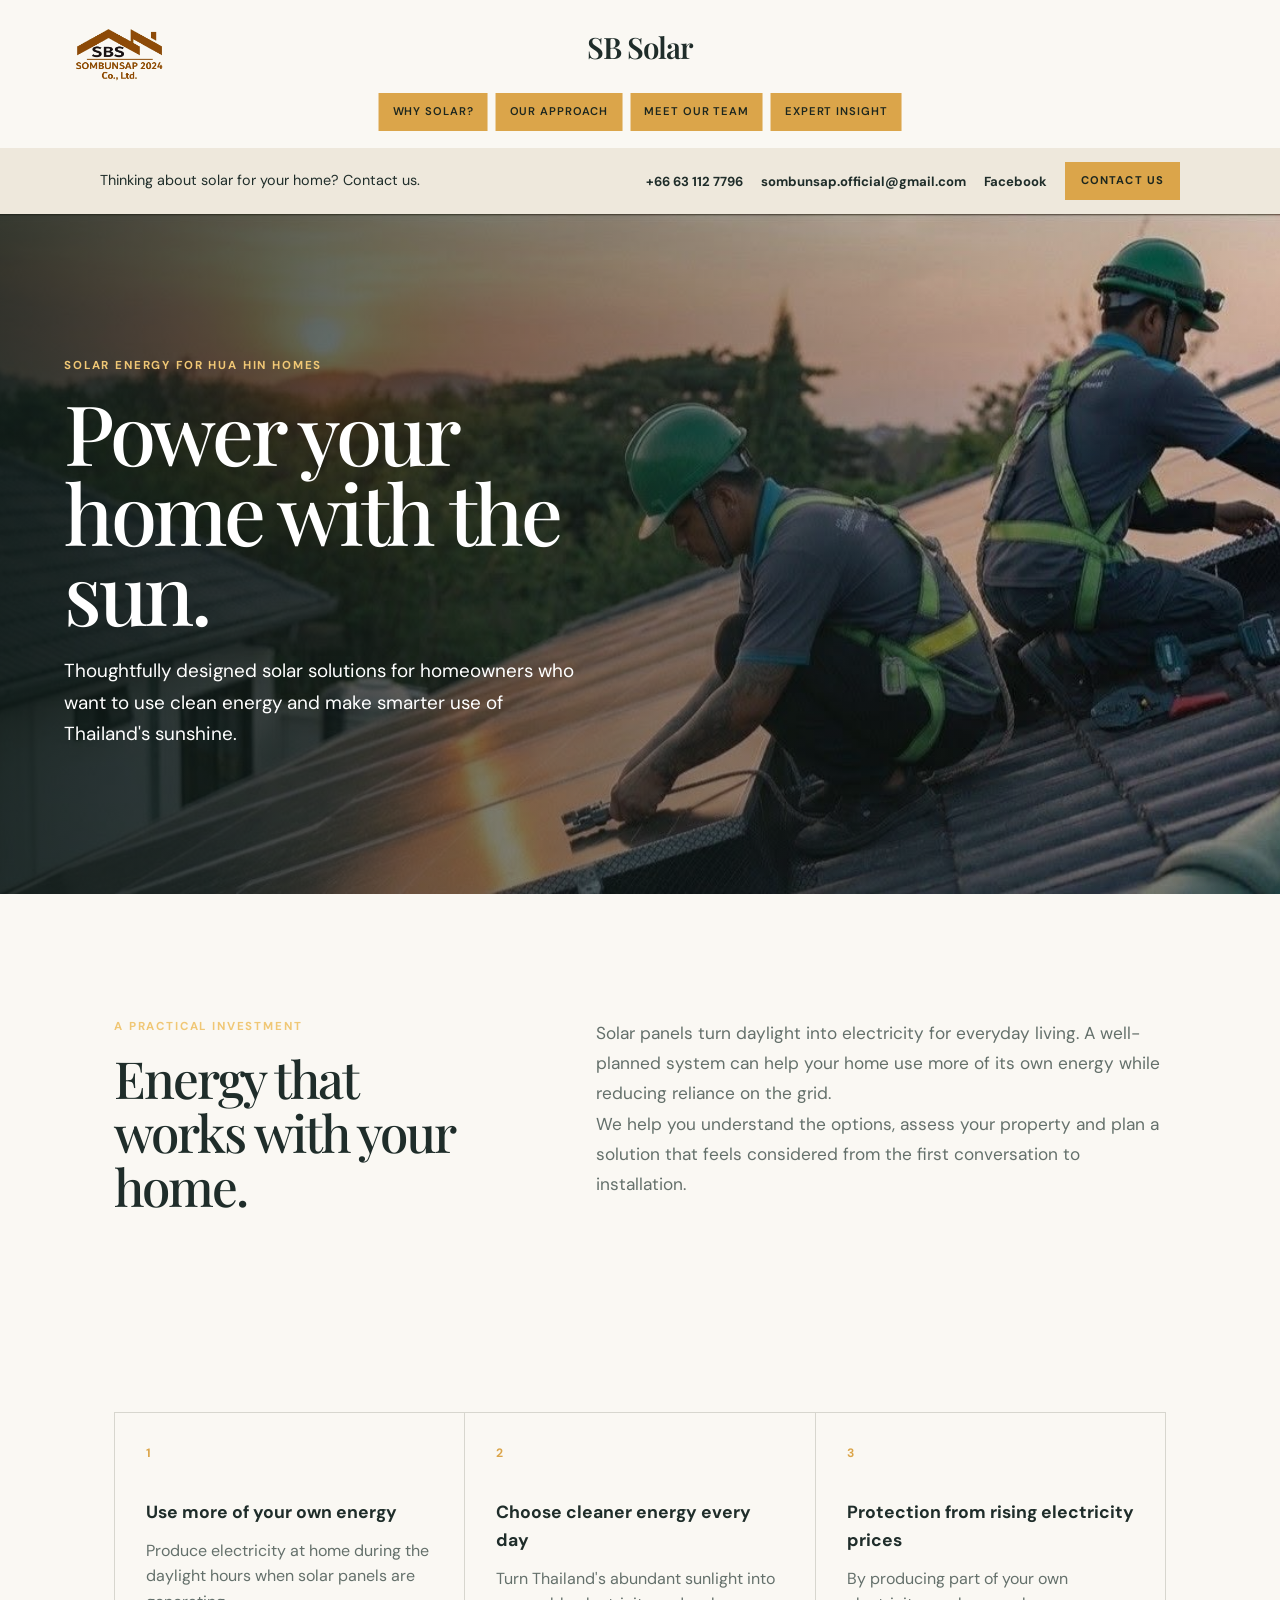
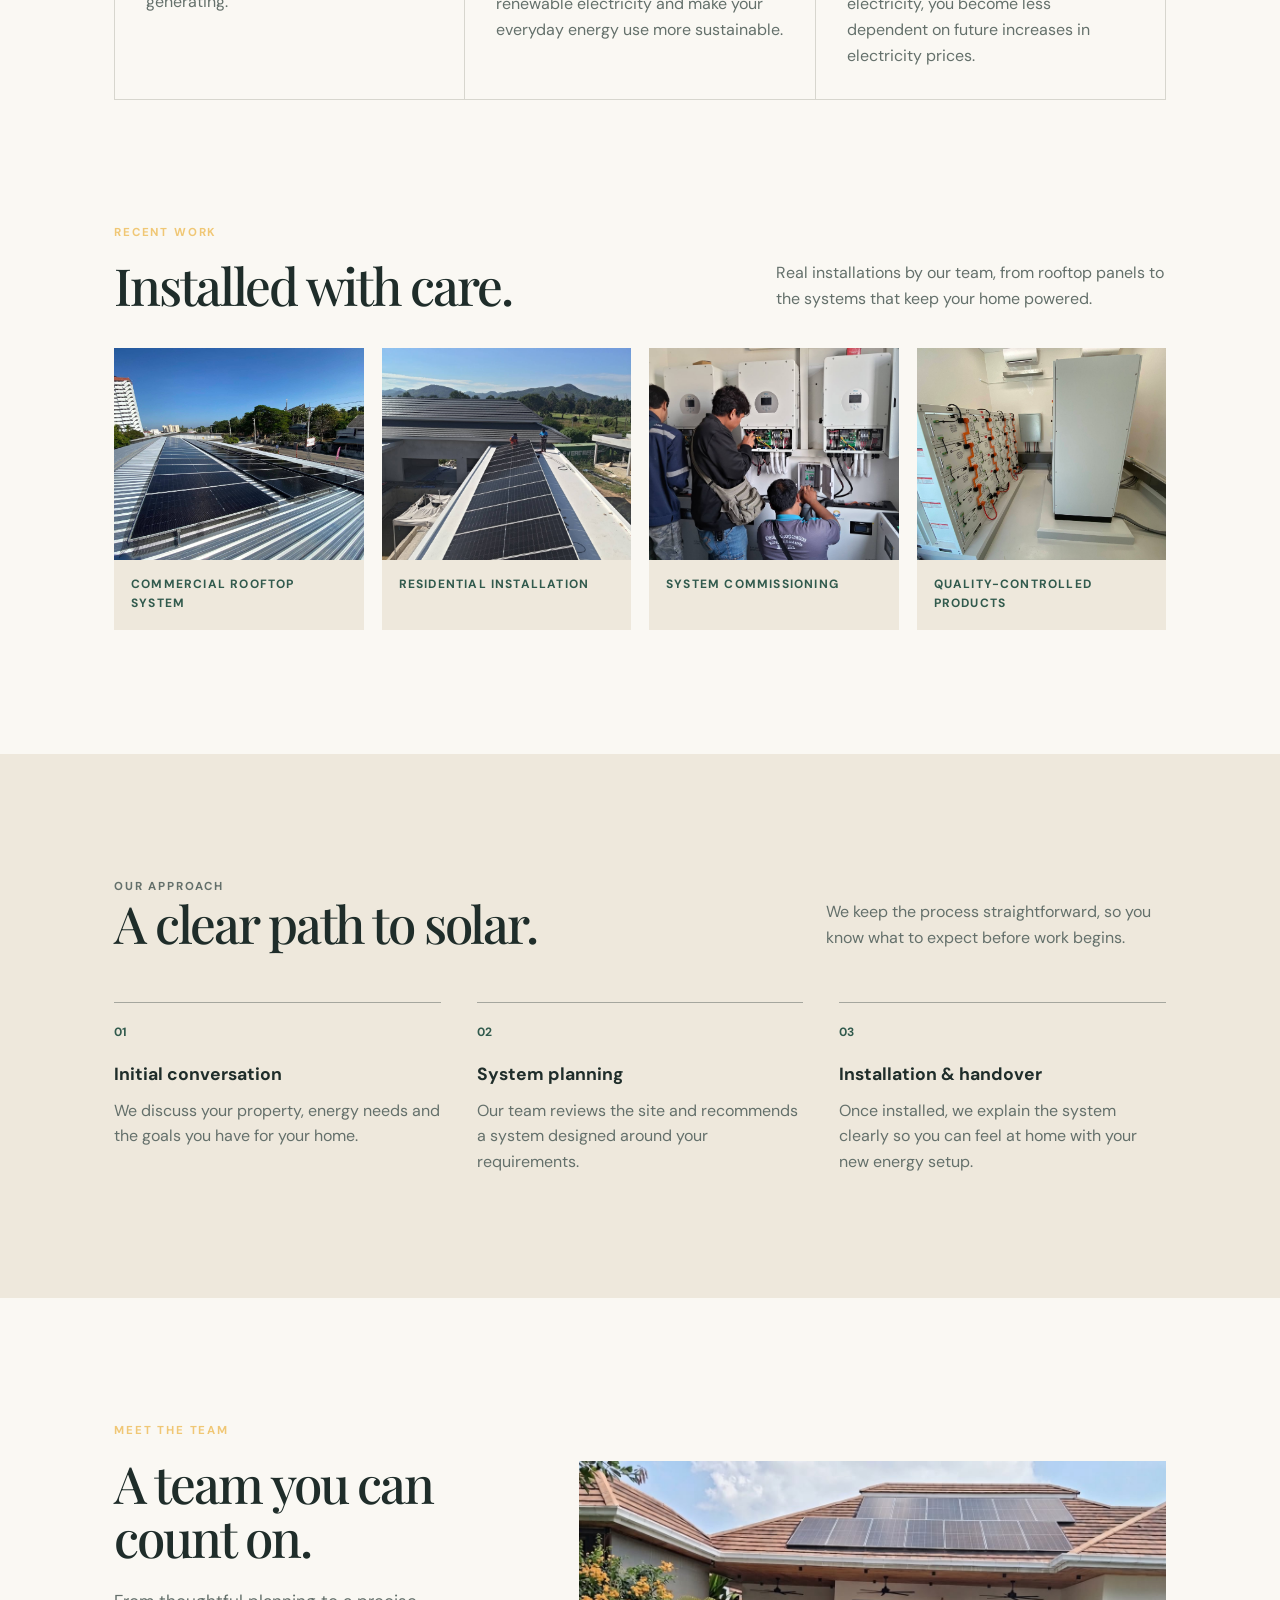
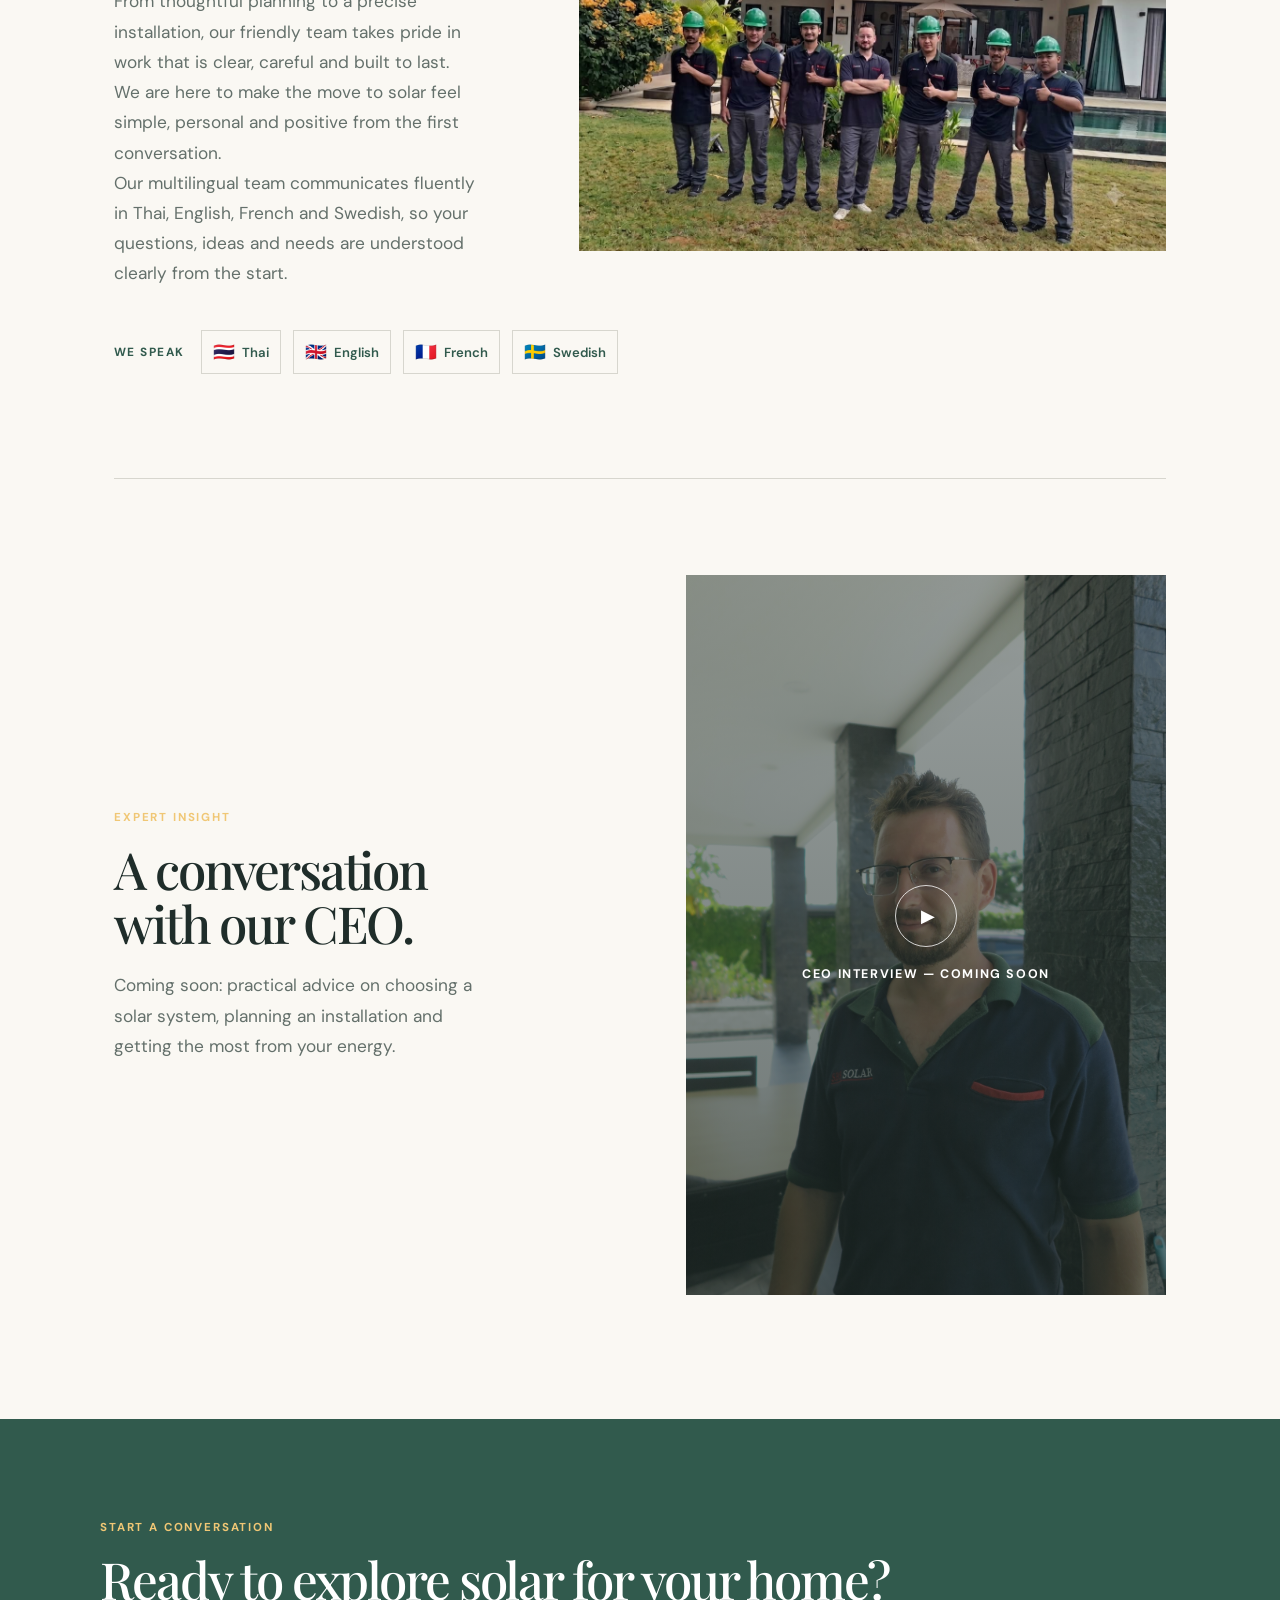
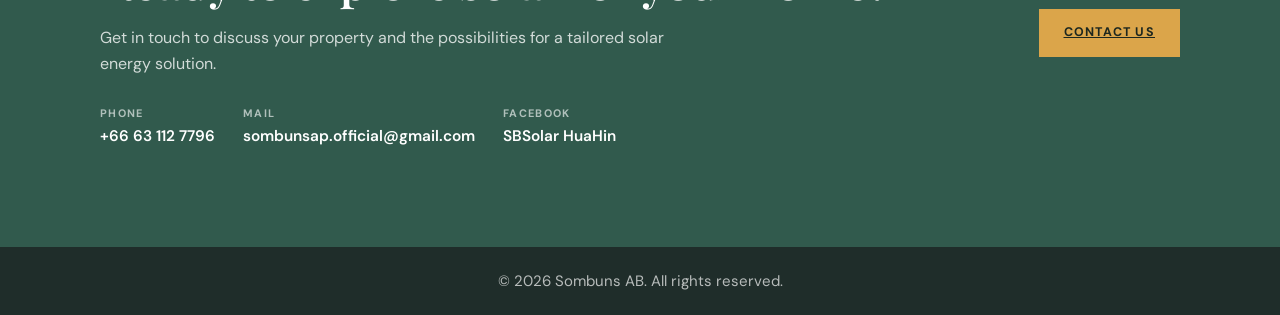
==== index.html @ a896b020 "0.2 Update now with mobile friendly." ====
<!DOCTYPE html>
<html lang="en">
<head>
    <meta charset="UTF-8">
    <meta name="viewport" content="width=device-width, initial-scale=1.0">
    <title>Solar Energy | Sombuns AB Real Estate & Solarcell </title>
    <link rel="preconnect" href="https://fonts.googleapis.com">
    <link rel="preconnect" href="https://fonts.gstatic.com" crossorigin>
    <link href="https://fonts.googleapis.com/css2?family=DM+Sans:wght@400;500;600;700&amp;family=Playfair+Display:wght@500;600&amp;display=swap" rel="stylesheet">
    <link rel="stylesheet" href="style.css">
    <style>
        :root {
            --solar-ink: #1f2d2a;
            --solar-forest: #315a4d;
            --solar-sand: #eee8dc;
            --solar-cream: #faf8f3;
            --solar-sun: #dba54a;
            --solar-muted: #64706b;
        }

        .investment-page {
            background: var(--solar-cream);
            color: var(--solar-ink);
            font-family: "DM Sans", Arial, sans-serif;
        }

        .investment-page header {
            position: relative;
            box-sizing: border-box;
            min-height: 148px;
            padding: 18px 5vw 58px;
            flex-direction: row;
            justify-content: space-between;
            align-items: center;
            background: rgba(250, 248, 243, 0.97);
            border: 0;
            color: var(--solar-ink);
        }

        .investment-page header h1 {
            position: absolute;
            top: 23px;
            left: 50%;
            width: min(75%, 680px);
            margin: 0;
            font-family: "Playfair Display", Georgia, serif;
            font-size: clamp(1.4rem, 2.3vw, 1.85rem);
            font-weight: 600;
            letter-spacing: -0.03em;
            text-align: center;
            transform: translateX(-50%);
        }

        .investment-page .header-icon {
            width: 110px;
            opacity: 1;
            margin: 0;
        }

        .menu-toggle {
            display: none;
        }

        .header-menu {
            position: absolute;
            bottom: 17px;
            left: 50%;
            transform: translateX(-50%);
        }

        .header-menu ul {
            display: flex;
            align-items: center;
            justify-content: center;
            list-style: none;
        }

        .investment-page .header-menu ul {
            margin: 0;
            padding: 0;
            gap: 8px;
        }

        .investment-page .header-menu li {
            margin: 0;
        }

        .investment-page .header-menu ul li a {
            display: inline-flex;
            align-items: center;
            justify-content: center;
            min-height: 38px;
            padding: 0 14px;
            background: var(--solar-sun);
            color: #1d271f;
            font-size: 0.7rem;
            text-decoration: none;
        }

        .investment-page .header-menu ul li a:hover,
        .investment-page .header-menu ul li a:focus-visible {
            background: #c68d30;
            color: #1d271f;
        }

        .investment-page nav ul {
            gap: 0;
            margin-top: 14px;
            padding: 0;
            background: transparent;
        }

        .investment-page nav ul li {
            margin: 0 12px;
        }

        .investment-page nav ul li a {
            color: var(--solar-ink);
            font-size: 0.78rem;
            font-weight: 600;
            letter-spacing: 0.08em;
            text-transform: uppercase;
        }

        .investment-page nav ul li a:hover,
        .investment-page nav ul li a.active {
            color: var(--solar-forest);
        }

        .top-contact {
            display: flex;
            align-items: center;
            justify-content: flex-start;
            gap: 24px;
            padding: 14px max(5vw, calc((100vw - 1080px) / 2));
            background: var(--solar-sand);
            color: var(--solar-ink);
        }

        .top-contact p {
            margin: 0;
            font-size: 0.9rem;
        }

        .top-contact strong {
            margin-right: 10px;
            color: var(--solar-forest);
            font-size: 0.72rem;
            letter-spacing: 0.12em;
            text-transform: uppercase;
        }

        .top-contact__actions {
            display: flex;
            align-items: center;
            gap: 18px;
            margin-left: auto;
            white-space: nowrap;
        }

        .top-contact__phone,
        .top-contact__link {
            color: var(--solar-ink);
            font-size: 0.82rem;
            font-weight: 700;
            text-decoration: none;
        }

        .top-contact__phone:hover,
        .top-contact__link:hover {
            color: var(--solar-forest);
        }

        .top-contact__button {
            display: inline-flex;
            align-items: center;
            justify-content: center;
            min-height: 38px;
            padding: 0 16px;
            background: var(--solar-sun);
            color: #1d271f;
            font-size: 0.7rem;
            font-weight: 700;
            letter-spacing: 0.1em;
            text-decoration: none;
            text-transform: uppercase;
            transition: background 0.25s ease, transform 0.25s ease;
        }

        .top-contact__button:hover {
            background: #c68d30;
            transform: translateY(-1px);
        }

        .solar-hero {
            position: relative;
            display: grid;
            min-height: min(680px, 76vh);
            overflow: hidden;
            background: var(--solar-ink);
        }

        .solar-hero::after {
            position: absolute;
            inset: 0;
            content: "";
            background: linear-gradient(90deg, rgba(15, 27, 23, 0.83) 0%, rgba(15, 27, 23, 0.5) 45%, rgba(15, 27, 23, 0.08) 100%);
        }

        .solar-hero__image {
            position: absolute;
            inset: 0;
            width: 100%;
            height: 100%;
            object-fit: cover;
            object-position: 58% center;
            opacity: 1;
            transition: opacity 0.45s ease;
        }

        .solar-hero__image.is-fading {
            opacity: 0;
        }

        .solar-hero__content {
            position: relative;
            z-index: 1;
            align-self: end;
            width: min(680px, 90%);
            padding: clamp(56px, 9vw, 130px) 5vw;
            color: white;
        }

        .eyebrow {
            margin: 0 0 16px;
            color: #f0c775;
            font-size: 0.72rem;
            font-weight: 700;
            letter-spacing: 0.16em;
            text-transform: uppercase;
        }

        .solar-hero h2,
        .solar-section h2,
        .solar-contact h2 {
            margin: 0;
            font-family: "Playfair Display", Georgia, serif;
            font-weight: 500;
            letter-spacing: -0.04em;
        }

        .solar-hero h2 {
            max-width: 660px;
            font-size: clamp(3rem, 6.5vw, 5.8rem);
            line-height: 0.96;
        }

        .solar-hero p:not(.eyebrow) {
            max-width: 510px;
            margin: 24px 0 30px;
            font-size: clamp(1rem, 1.8vw, 1.18rem);
            line-height: 1.65;
        }

        .button {
            display: inline-flex;
            align-items: center;
            justify-content: center;
            min-height: 48px;
            padding: 0 24px;
            border: 1px solid var(--solar-sun);
            background: var(--solar-sun);
            color: #1d271f;
            font-size: 0.78rem;
            font-weight: 700;
            letter-spacing: 0.1em;
            text-transform: uppercase;
            transition: background 0.25s ease, color 0.25s ease, transform 0.25s ease;
        }

        .button:hover {
            background: transparent;
            color: white;
            transform: translateY(-2px);
        }

        .solar-section {
            max-width: 1180px;
            margin: 0 auto;
            padding: clamp(66px, 10vw, 124px) 5vw;
        }

        .solar-introduction {
            display: grid;
            grid-template-columns: minmax(0, 0.8fr) minmax(0, 1.2fr);
            gap: clamp(30px, 8vw, 128px);
            align-items: start;
        }

        .solar-section h2,
        .solar-contact h2 {
            font-size: clamp(2.2rem, 4vw, 3.7rem);
            line-height: 1.05;
        }

        .solar-copy {
            color: var(--solar-muted);
            font-size: 1.08rem;
            line-height: 1.75;
        }

        .solar-copy p:first-child {
            margin-top: 0;
        }

        .benefit-grid {
            display: grid;
            grid-template-columns: repeat(3, 1fr);
            gap: 1px;
            grid-column: 1 / -1;
            margin-top: clamp(56px, 8vw, 96px);
            background: #d7d6ce;
            border: 1px solid #d7d6ce;
        }

        .benefit-card {
            min-height: 210px;
            padding: 31px;
            background: var(--solar-cream);
        }

        .benefit-number {
            display: block;
            margin-bottom: 34px;
            color: var(--solar-sun);
            font-size: 0.76rem;
            font-weight: 700;
            letter-spacing: 0.14em;
        }

        .benefit-card h3 {
            margin: 0 0 12px;
            font-size: 1.1rem;
        }

        .benefit-card p {
            margin: 0;
            color: var(--solar-muted);
            line-height: 1.6;
        }

        .solar-projects {
            padding-top: 0;
        }

        .solar-projects__header {
            display: flex;
            justify-content: space-between;
            gap: 32px;
            align-items: end;
            margin-bottom: 36px;
        }

        .solar-projects__header p:not(.eyebrow) {
            max-width: 390px;
            margin: 0;
            color: var(--solar-muted);
            line-height: 1.65;
        }

        .project-gallery {
            display: grid;
            grid-template-columns: repeat(auto-fit, minmax(210px, 1fr));
            gap: 18px;
        }

        .project-card {
            margin: 0;
            overflow: hidden;
            background: var(--solar-sand);
        }

        .project-card img {
            display: block;
            width: 100%;
            aspect-ratio: 1.18;
            object-fit: cover;
            transition: transform 0.35s ease;
        }

        .project-card:hover img {
            transform: scale(1.03);
        }

        .project-card figcaption {
            padding: 15px 17px 17px;
            color: var(--solar-forest);
            font-size: 0.75rem;
            font-weight: 700;
            letter-spacing: 0.1em;
            text-transform: uppercase;
        }

        .solar-process {
            background: var(--solar-sand);
        }

        .solar-process__header {
            display: flex;
            justify-content: space-between;
            gap: 32px;
            align-items: end;
            margin-bottom: 52px;
        }

        .solar-process__header p {
            max-width: 340px;
            margin: 0;
            color: var(--solar-muted);
            line-height: 1.6;
        }

        .steps {
            display: grid;
            grid-template-columns: repeat(3, 1fr);
            gap: 36px;
            counter-reset: solar-step;
        }

        .step {
            padding-top: 20px;
            border-top: 1px solid rgba(31, 45, 42, 0.35);
            counter-increment: solar-step;
        }

        .step::before {
            display: block;
            margin-bottom: 17px;
            color: var(--solar-forest);
            font-size: 0.75rem;
            font-weight: 700;
            content: "0" counter(solar-step);
        }

        .step h3 {
            margin: 0 0 10px;
            font-size: 1.1rem;
        }

        .step p {
            margin: 0;
            color: var(--solar-muted);
            line-height: 1.6;
        }

        .engineer-section {
            display: grid;
            grid-template-columns: minmax(0, 0.78fr) minmax(0, 1.22fr);
            gap: clamp(34px, 7vw, 100px);
            align-items: center;
        }

        .engineer-section .solar-copy {
            margin-top: 22px;
        }

        .team-image {
            margin: 0;
            overflow: hidden;
            background: var(--solar-sand);
        }

        .team-image img {
            display: block;
            width: 100%;
            min-height: 390px;
            object-fit: cover;
            object-position: center;
        }

        .language-bar {
            display: flex;
            grid-column: 1 / -1;
            flex-wrap: wrap;
            gap: 12px;
            align-items: center;
            margin-top: -52px;
            color: var(--solar-forest);
        }

        .language-bar__label {
            margin-right: 5px;
            font-size: 0.74rem;
            font-weight: 700;
            letter-spacing: 0.12em;
            text-transform: uppercase;
        }

        .language-badge {
            display: inline-flex;
            gap: 7px;
            align-items: center;
            padding: 7px 11px;
            border: 1px solid #d7d6ce;
            background: var(--solar-cream);
            font-size: 0.82rem;
            font-weight: 600;
        }

        .language-badge span {
            font-size: 1.1rem;
        }

        .engineer-interview {
            display: grid;
            grid-column: 1 / -1;
            grid-template-columns: minmax(0, 0.78fr) minmax(0, 1.22fr);
            gap: clamp(34px, 7vw, 100px);
            align-items: center;
            margin-top: 10px;
            padding-top: clamp(54px, 8vw, 96px);
            border-top: 1px solid #d7d6ce;
        }

        .engineer-interview__copy p:not(.eyebrow) {
            margin: 20px 0 0;
            color: var(--solar-muted);
            font-size: 1.08rem;
            line-height: 1.75;
        }

        .engineer-interview__video {
            display: grid;
            width: min(100%, 480px);
            min-height: 720px;
            justify-self: end;
            place-items: center;
            padding: 40px;
            background-color: var(--solar-ink);
            background-image: linear-gradient(rgba(31, 45, 42, 0.46), rgba(31, 45, 42, 0.66)), url("images/profile2.JPG");
            background-position: center, center 35%;
            background-size: cover, cover;
            background-repeat: no-repeat;
            color: white;
            text-align: center;
        }

        .engineer-interview__video .play-mark {
            margin-bottom: 18px;
        }

        .engineer-interview__video p {
            margin: 0;
            font-size: 0.78rem;
            font-weight: 700;
            letter-spacing: 0.13em;
            text-transform: uppercase;
        }

        .video-placeholder {
            display: grid;
            min-height: 390px;
            place-items: center;
            padding: 40px;
            box-sizing: border-box;
            background: linear-gradient(rgba(31, 45, 42, 0.35), rgba(31, 45, 42, 0.6)), url("images/Solarcell.jpg") center / cover;
            color: white;
            text-align: center;
        }

        .play-mark {
            display: grid;
            width: 62px;
            height: 62px;
            place-items: center;
            margin: 0 auto 18px;
            border: 1px solid rgba(255, 255, 255, 0.78);
            border-radius: 50%;
            font-size: 1.1rem;
            padding-left: 3px;
        }

        .video-placeholder p {
            margin: 0;
            font-size: 0.78rem;
            font-weight: 700;
            letter-spacing: 0.13em;
            text-transform: uppercase;
        }

        .solar-contact {
            display: grid;
            grid-template-columns: 1fr auto;
            gap: 36px;
            align-items: end;
            max-width: none;
            margin: 0;
            padding: clamp(58px, 9vw, 100px) max(5vw, calc((100vw - 1080px) / 2));
            border: 0;
            background: var(--solar-forest);
            color: white;
            text-align: left;
        }

        .solar-contact p:not(.eyebrow) {
            max-width: 600px;
            margin: 18px 0 0;
            color: rgba(255, 255, 255, 0.78);
            line-height: 1.65;
        }

        .contact-details {
            display: flex;
            flex-wrap: wrap;
            gap: 16px 28px;
            margin-top: 28px;
        }

        .contact-detail {
            display: flex;
            flex-direction: column;
            color: white;
            font-size: 0.96rem;
            font-weight: 600;
            line-height: 1.45;
            text-decoration: none;
        }

        a.contact-detail:hover {
            color: #f0c775;
        }

        .contact-detail__label {
            margin-bottom: 3px;
            color: rgba(255, 255, 255, 0.62);
            font-size: 0.68rem;
            font-weight: 700;
            letter-spacing: 0.12em;
            text-transform: uppercase;
        }

        .solar-contact .button {
            align-self: center;
            white-space: nowrap;
        }

        .investment-page footer {
            margin: 0;
            padding: 22px 5vw;
            background: var(--solar-ink);
            color: rgba(255, 255, 255, 0.68);
        }

        @media (max-width: 760px) {
            .investment-page header {
                min-height: 82px;
                padding: 18px 5vw;
            }

            .investment-page header h1 {
                top: 23px;
                left: 5vw;
                width: auto;
                font-size: 1.5rem;
                text-align: left;
                transform: none;
            }

            .header-menu {
                display: none;
                top: 100%;
                bottom: auto;
                left: 0;
                width: 100%;
                box-sizing: border-box;
                padding: 12px 5vw 18px;
                border-top: 1px solid #d7d6ce;
                background: var(--solar-cream);
                transform: none;
                z-index: 10;
            }

            .header-menu.is-open {
                display: block;
            }

            .investment-page .header-menu ul {
                display: grid;
                grid-template-columns: 1fr;
                gap: 8px;
            }

            .investment-page .header-menu ul li a {
                width: 100%;
                min-height: 48px;
                padding: 0 16px;
                font-size: 0.72rem;
            }

            .investment-page .header-icon {
                display: none;
            }

            .menu-toggle {
                position: absolute;
                top: 16px;
                right: 5vw;
                display: inline-flex;
                align-items: center;
                gap: 8px;
                min-height: 44px;
                padding: 0 12px;
                border: 1px solid var(--solar-ink);
                background: transparent;
                color: var(--solar-ink);
                font: inherit;
                font-size: 0.72rem;
                font-weight: 700;
                letter-spacing: 0.1em;
                text-transform: uppercase;
            }

            .top-contact {
                align-items: center;
                flex-direction: row;
                gap: 0;
                padding-top: 10px;
                padding-bottom: 10px;
            }

            .top-contact p,
            .top-contact__link {
                display: none;
            }

            .top-contact strong {
                display: block;
                margin: 0 0 3px;
            }

            .top-contact__actions {
                width: 100%;
                margin-left: 0;
                justify-content: space-between;
            }

            .top-contact__phone {
                font-size: 0.85rem;
            }

            .top-contact__button {
                min-height: 44px;
            }

            .investment-page nav ul {
                flex-wrap: wrap;
                row-gap: 10px;
            }

            .investment-page nav ul li {
                margin: 0 8px;
            }

            .investment-page nav ul li a {
                font-size: 0.68rem;
            }

            .solar-hero {
                min-height: 620px;
            }

            .solar-hero::after {
                background: linear-gradient(0deg, rgba(15, 27, 23, 0.84) 2%, rgba(15, 27, 23, 0.12) 90%);
            }

            .solar-hero__image {
                object-position: 67% center;
            }

            .solar-introduction,
            .engineer-section,
            .engineer-interview,
            .solar-contact {
                grid-template-columns: 1fr;
            }

            .benefit-grid,
            .steps,
            .project-gallery {
                grid-template-columns: 1fr;
            }

            .benefit-card {
                min-height: auto;
            }

            .solar-process__header {
                display: block;
                margin-bottom: 36px;
            }

            .solar-projects__header {
                display: block;
                margin-bottom: 28px;
            }

            .solar-projects__header p:not(.eyebrow) {
                margin-top: 18px;
            }

            .solar-process__header p {
                margin-top: 18px;
            }

            .video-placeholder {
                min-height: 280px;
            }

            .engineer-interview__video {
                width: 100%;
                min-height: 0;
                justify-self: stretch;
                aspect-ratio: 3 / 4;
            }

            .solar-contact .button {
                justify-self: start;
            }

            .language-bar {
                margin-top: -14px;
            }
        }
    </style>
</head>
<body class="investment-page">
    <header>
        <h1>SB Solar</h1>
        <button class="menu-toggle" type="button" aria-label="Open menu" aria-expanded="false" aria-controls="main-menu">
            <span>Menu</span><span aria-hidden="true">☰</span>
        </button>
        <img src="images/sombunsap-logo-dark-gold-sbs-black.png" alt="Sombunsap Co., Ltd. logo" class="header-icon">
        <nav id="main-menu" class="header-menu" aria-label="Main navigation">
            <ul>
                <li><a href="#why-solar">Why Solar?</a></li>
                <li><a href="#approach">Our approach</a></li>
                <li><a href="#team">Meet our team</a></li>
                <li><a href="#expert-insight">Expert insight</a></li>
            </ul>
        </nav>
    </header>

    <section class="top-contact" aria-label="Contact SBS Solar">
        <p>Thinking about solar for your home? Contact us.</p>
        <div class="top-contact__actions">
            <a class="top-contact__phone" href="tel:+66631127796">+66 63 112 7796</a>
            <a class="top-contact__link" href="mailto:sombunsap.official@gmail.com">sombunsap.official@gmail.com</a>
            <a class="top-contact__link" href="https://www.facebook.com/profile.php?id=61573832666420" target="_blank" rel="noopener noreferrer">Facebook</a>
            <a class="top-contact__button" href="#contact">Contact us</a>
        </div>
    </section>

    <main>
        <section class="solar-hero" aria-labelledby="solar-hero-title">
            <img class="solar-hero__image" src="images/Solarcell.jpg" alt="Solar panels on a roof in Hua Hin">
            <div class="solar-hero__content">
                <p class="eyebrow">Solar energy for Hua Hin homes</p>
                <h2 id="solar-hero-title">Power your home with the sun.</h2>
                <p>Thoughtfully designed solar solutions for homeowners who want to use clean energy and make smarter use of Thailand's sunshine.</p>
            </div>
        </section>

        <section id="why-solar" class="solar-section solar-introduction" aria-labelledby="solar-introduction-title">
            <div>
                <p class="eyebrow">A practical investment</p>
                <h2 id="solar-introduction-title">Energy that works with your home.</h2>
            </div>
            <div class="solar-copy">
                <p>Solar panels turn daylight into electricity for everyday living. A well-planned system can help your home use more of its own energy while reducing reliance on the grid.</p>
                <p>We help you understand the options, assess your property and plan a solution that feels considered from the first conversation to installation.</p>
            </div>

            <div class="benefit-grid" aria-label="Benefits of solar energy">
                <article class="benefit-card">
                    <span class="benefit-number">1</span>
                    <h3>Use more of your own energy</h3>
                    <p>Produce electricity at home during the daylight hours when solar panels are generating.</p>
                </article>
                <article class="benefit-card">
                    <span class="benefit-number">2</span>
                    <h3>Choose cleaner energy every day</h3>
                    <p>Turn Thailand's abundant sunlight into renewable electricity and make your everyday energy use more sustainable.</p>
                </article>
                <article class="benefit-card">
                    <span class="benefit-number">3</span>
                    <h3>Protection from rising electricity prices</h3>
                    <p>By producing part of your own electricity, you become less dependent on future increases in electricity prices.</p>
                </article>
            </div>
        </section>

        <section class="solar-section solar-projects" aria-labelledby="projects-title">
            <div class="solar-projects__header">
                <div>
                    <p class="eyebrow">Recent work</p>
                    <h2 id="projects-title">Installed with care.</h2>
                </div>
                <p>Real installations by our team, from rooftop panels to the systems that keep your home powered.</p>
            </div>
            <div class="project-gallery">
                <figure class="project-card">
                    <img src="images/IMG_5833.JPG" alt="Solar panels installed on a commercial rooftop">
                    <figcaption>Commercial rooftop system</figcaption>
                </figure>
                <figure class="project-card">
                    <img src="images/Solarcell (kopia).jpg" alt="Solar panels being installed on a home in Hua Hin">
                    <figcaption>Residential installation</figcaption>
                </figure>
                <figure class="project-card">
                    <img src="images/Working solarcell.jpg" alt="Technicians configuring a solar battery system">
                    <figcaption>System commissioning</figcaption>
                </figure>
                <figure class="project-card">
                    <img src="images/Batterisolarpt.jpg" alt="Quality-controlled solar battery system installed by the team">
                    <figcaption>Quality-controlled products</figcaption>
                </figure>
            </div>
        </section>

        <section id="approach" class="solar-process">
            <div class="solar-section">
                <div class="solar-process__header">
                    <div>
                        <p class="eyebrow">Our approach</p>
                        <h2>A clear path to solar.</h2>
                    </div>
                    <p>We keep the process straightforward, so you know what to expect before work begins.</p>
                </div>
                <div class="steps">
                    <article class="step">
                        <h3>Initial conversation</h3>
                        <p>We discuss your property, energy needs and the goals you have for your home.</p>
                    </article>
                    <article class="step">
                        <h3>System planning</h3>
                        <p>Our team reviews the site and recommends a system designed around your requirements.</p>
                    </article>
                    <article class="step">
                        <h3>Installation &amp; handover</h3>
                        <p>Once installed, we explain the system clearly so you can feel at home with your new energy setup.</p>
                    </article>
                </div>
            </div>
        </section>

        <section id="team" class="solar-section engineer-section" aria-labelledby="team-title">
            <div>
                <p class="eyebrow">Meet the team</p>
                <h2 id="team-title">A team you can count on.</h2>
                <div class="solar-copy">
                    <p>From thoughtful planning to a precise installation, our friendly team takes pride in work that is clear, careful and built to last.</p>
                    <p>We are here to make the move to solar feel simple, personal and positive from the first conversation.</p>
                    <p>Our multilingual team communicates fluently in Thai, English, French and Swedish, so your questions, ideas and needs are understood clearly from the start.</p>
                </div>
            </div>
            <figure class="team-image">
                <img src="images/Team.JPG" alt="The Sombuns Solar installation team in front of a completed home solar project">
            </figure>
            <div class="language-bar" aria-label="Languages we speak">
                <span class="language-bar__label">We speak</span>
                <span class="language-badge"><span aria-hidden="true">🇹🇭</span> Thai</span>
                <span class="language-badge"><span aria-hidden="true">🇬🇧</span> English</span>
                <span class="language-badge"><span aria-hidden="true">🇫🇷</span> French</span>
                <span class="language-badge"><span aria-hidden="true">🇸🇪</span> Swedish</span>
            </div>
            <div id="expert-insight" class="engineer-interview">
                <div class="engineer-interview__copy">
                    <p class="eyebrow">Expert insight</p>
                    <h2>A conversation with our CEO.</h2>
                    <p>Coming soon: practical advice on choosing a solar system, planning an installation and getting the most from your energy.</p>
                </div>
                <div class="engineer-interview__video" role="img" aria-label="Space reserved for an interview video with the Chief Engineer">
                    <div>
                        <span class="play-mark" aria-hidden="true">▶</span>
                        <p>CEO interview — coming soon</p>
                    </div>
                </div>
            </div>
        </section>

        <section id="contact" class="solar-contact" aria-labelledby="solar-contact-title">
            <div>
                <p class="eyebrow">Start a conversation</p>
                <h2 id="solar-contact-title">Ready to explore solar for your home?</h2>
                <p>Get in touch to discuss your property and the possibilities for a tailored solar energy solution.</p>
                <div class="contact-details">
                    <a class="contact-detail" href="tel:+66631127796">
                        <span class="contact-detail__label">Phone</span>
                        +66 63 112 7796
                    </a>
                    <a class="contact-detail" href="mailto:sombunsap.official@gmail.com">
                        <span class="contact-detail__label">Mail</span>
                        sombunsap.official@gmail.com
                    </a>
                    <a class="contact-detail" href="https://www.facebook.com/profile.php?id=61573832666420" target="_blank" rel="noopener noreferrer">
                        <span class="contact-detail__label">Facebook</span>
                        SBSolar HuaHin
                    </a>
                </div>
            </div>
            <a class="button" href="mailto:sombunsap.official@gmail.com">Contact us</a>
        </section>
    </main>

    <footer>
        <p>&copy; 2026 Sombuns AB. All rights reserved.</p>
    </footer>
    <script>
        const heroImage = document.querySelector(".solar-hero__image");
        const heroSlides = [
            { src: "images/Solarcell.jpg", alt: "Solar panels on a roof in Hua Hin" },
            { src: "images/Workingsollarcell.jpg", alt: "Solar installers working on panels on a residential roof" },
            { src: "images/Working solarcell.jpg", alt: "Technicians configuring a solar battery system" }
        ];

        if (heroImage && !window.matchMedia("(prefers-reduced-motion: reduce)").matches) {
            let currentSlide = 0;

            window.setInterval(() => {
                heroImage.classList.add("is-fading");

                window.setTimeout(() => {
                    currentSlide = (currentSlide + 1) % heroSlides.length;
                    const nextSlide = heroSlides[currentSlide];

                    heroImage.addEventListener("load", () => {
                        heroImage.classList.remove("is-fading");
                    }, { once: true });
                    heroImage.addEventListener("error", () => {
                        heroImage.classList.remove("is-fading");
                    }, { once: true });
                    heroImage.src = nextSlide.src;
                    heroImage.alt = nextSlide.alt;
                }, 450);
            }, 5000);
        }

        const menuToggle = document.querySelector(".menu-toggle");
        const headerMenu = document.querySelector(".header-menu");

        if (menuToggle && headerMenu) {
            menuToggle.addEventListener("click", () => {
                const isOpen = headerMenu.classList.toggle("is-open");
                menuToggle.setAttribute("aria-expanded", String(isOpen));
                menuToggle.setAttribute("aria-label", isOpen ? "Close menu" : "Open menu");
            });

            headerMenu.querySelectorAll("a").forEach((link) => {
                link.addEventListener("click", () => {
                    headerMenu.classList.remove("is-open");
                    menuToggle.setAttribute("aria-expanded", "false");
                    menuToggle.setAttribute("aria-label", "Open menu");
                });
            });
        }
    </script>
</body>
</html>
---- style.css ----
/* ==========================
   SPS SOLAR - STYLE.CSS
========================== */

*{
    margin:0;
    padding:0;
    box-sizing:border-box;
}

html{
    scroll-behavior:smooth;
}

body{

    font-family:'Montserrat',sans-serif;
    background:#ffffff;
    color:#222;
    line-height:1.6;

}

/* ==========================
   HEADER
========================== */

header{

    position:center;
    top:0;
    left:0;

    width:100%;

    display:flex;
    flex-direction:column;

    justify-content:center;
    align-items:center;

    padding:25px 0;

    background:rgba(11,44,93,.90);

    backdrop-filter:blur(10px);

    z-index:1000;

}

.logo{

    color:white;

    font-size:42px;

    font-weight:800;

    letter-spacing:2px;

    text-transform:uppercase;

    margin-bottom:15px;

}

nav{

    display:flex;

    justify-content:center;
    align-items:center;

    gap:40px;

}


nav a{

    color:white;

    text-decoration:none;

    font-size:17px;

    font-weight:500;

    transition:.3s;

}

nav a:hover{

    color:#FFD54F;

}

/* ==========================
   HERO
========================== */

.hero{

    height:100vh;

    background:
    linear-gradient(rgba(6,26,54,.65),rgba(6,26,54,.65)),
    url("../images/solar.jpg");

    background-size:cover;
    background-position:center;

    display:flex;
    justify-content:center;
    align-items:center;

    text-align:center;

    color:white;

    padding:0 20px;

}

.hero-content{

    max-width:900px;

}

.hero h1{

    font-size:72px;
    font-weight:800;

    line-height:1.1;

    margin-bottom:25px;

}

.hero p{

    font-size:23px;

    color:#F3F3F3;

    margin-bottom:45px;

}

/* ==========================
   BUTTON
========================== */

.btn{

    display:inline-block;

    padding:18px 42px;

    background:#FFD54F;

    color:#0B2C5D;

    border-radius:50px;

    text-decoration:none;

    font-size:18px;
    font-weight:700;

    transition:.35s;

}

.btn:hover{

    background:white;

    transform:translateY(-4px);

    box-shadow:0 15px 40px rgba(0,0,0,.25);

}

/* ==========================
   SERVICES
========================== */

.services{

    padding:120px 8%;

    text-align:center;

}

.services h2{

    font-size:48px;

    color:#0B2C5D;

    margin-bottom:60px;

}

.cards{

    display:grid;

    grid-template-columns:repeat(auto-fit,minmax(280px,1fr));

    gap:35px;

}

.card{

    background:white;

    border-radius:20px;

    padding:45px 35px;

    box-shadow:0 15px 40px rgba(0,0,0,.08);

    transition:.35s;

}

.card:hover{

    transform:translateY(-12px);

    box-shadow:0 20px 50px rgba(0,0,0,.15);

}

.card h3{

    color:#0B2C5D;

    margin-bottom:18px;

    font-size:25px;

}

.card p{

    color:#555;

}

/* ==========================
   ABOUT
========================== */

.about{

    background:#F5F8FC;

    text-align:center;

    padding:120px 10%;

}

.about h2{

    font-size:48px;

    color:#0B2C5D;

    margin-bottom:35px;

}

.about p{

    max-width:900px;

    margin:auto;

    font-size:20px;

    color:#444;

}

/* ==========================
   CTA
========================== */

.cta{

    background:#0B2C5D;

    color:white;

    text-align:center;

    padding:120px 20px;

}

.cta h2{

    font-size:48px;

    margin-bottom:35px;

}

/* ==========================
   FOOTER
========================== */

footer{

    background:#071B3A;

    color:white;

    text-align:center;

    padding:35px;

    font-size:15px;

}

/* ==========================
   MOBILE
========================== */

@media(max-width:900px){

.hero h1{

    font-size:48px;

}

.hero p{

    font-size:18px;

}

header{

    flex-direction:column;

    gap:15px;

}

nav{

    flex-wrap:wrap;

    justify-content:center;

    gap:20px;

}

.services h2,
.about h2,
.cta h2{

    font-size:36px;

}

}
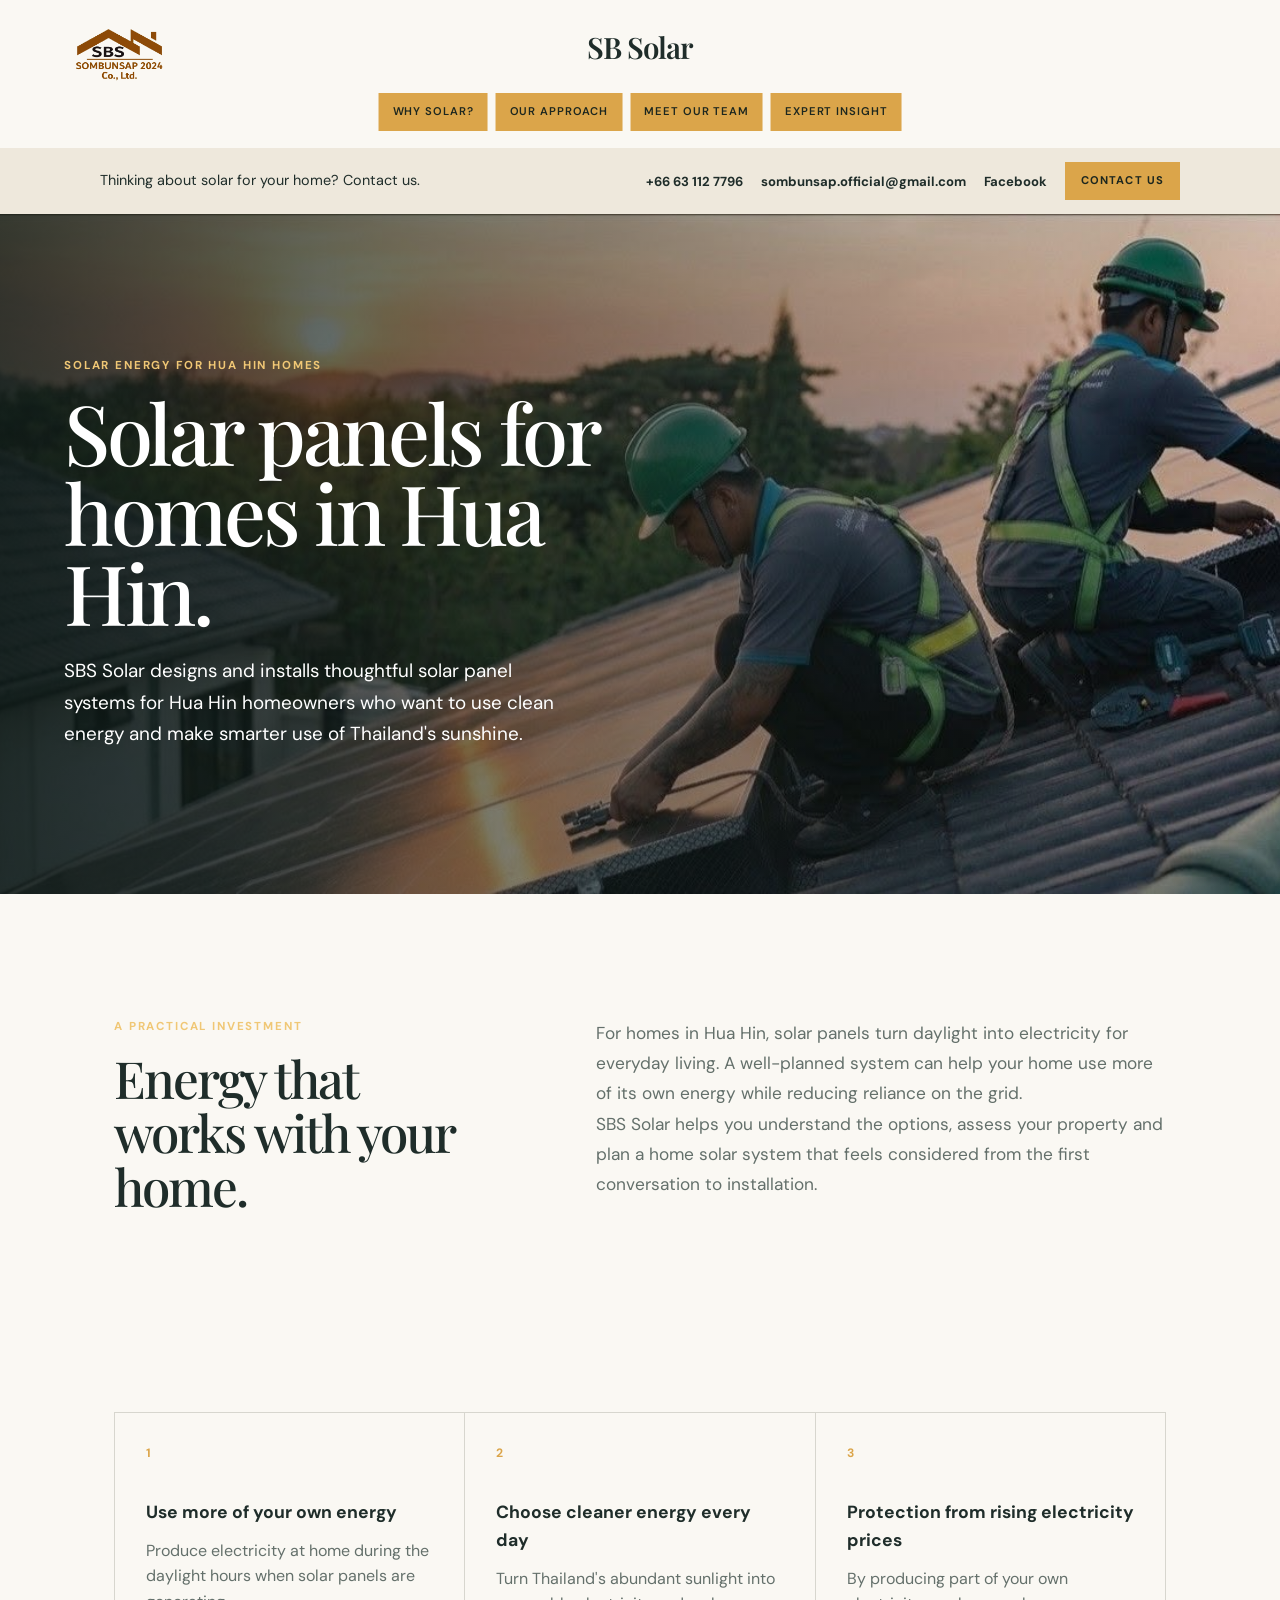
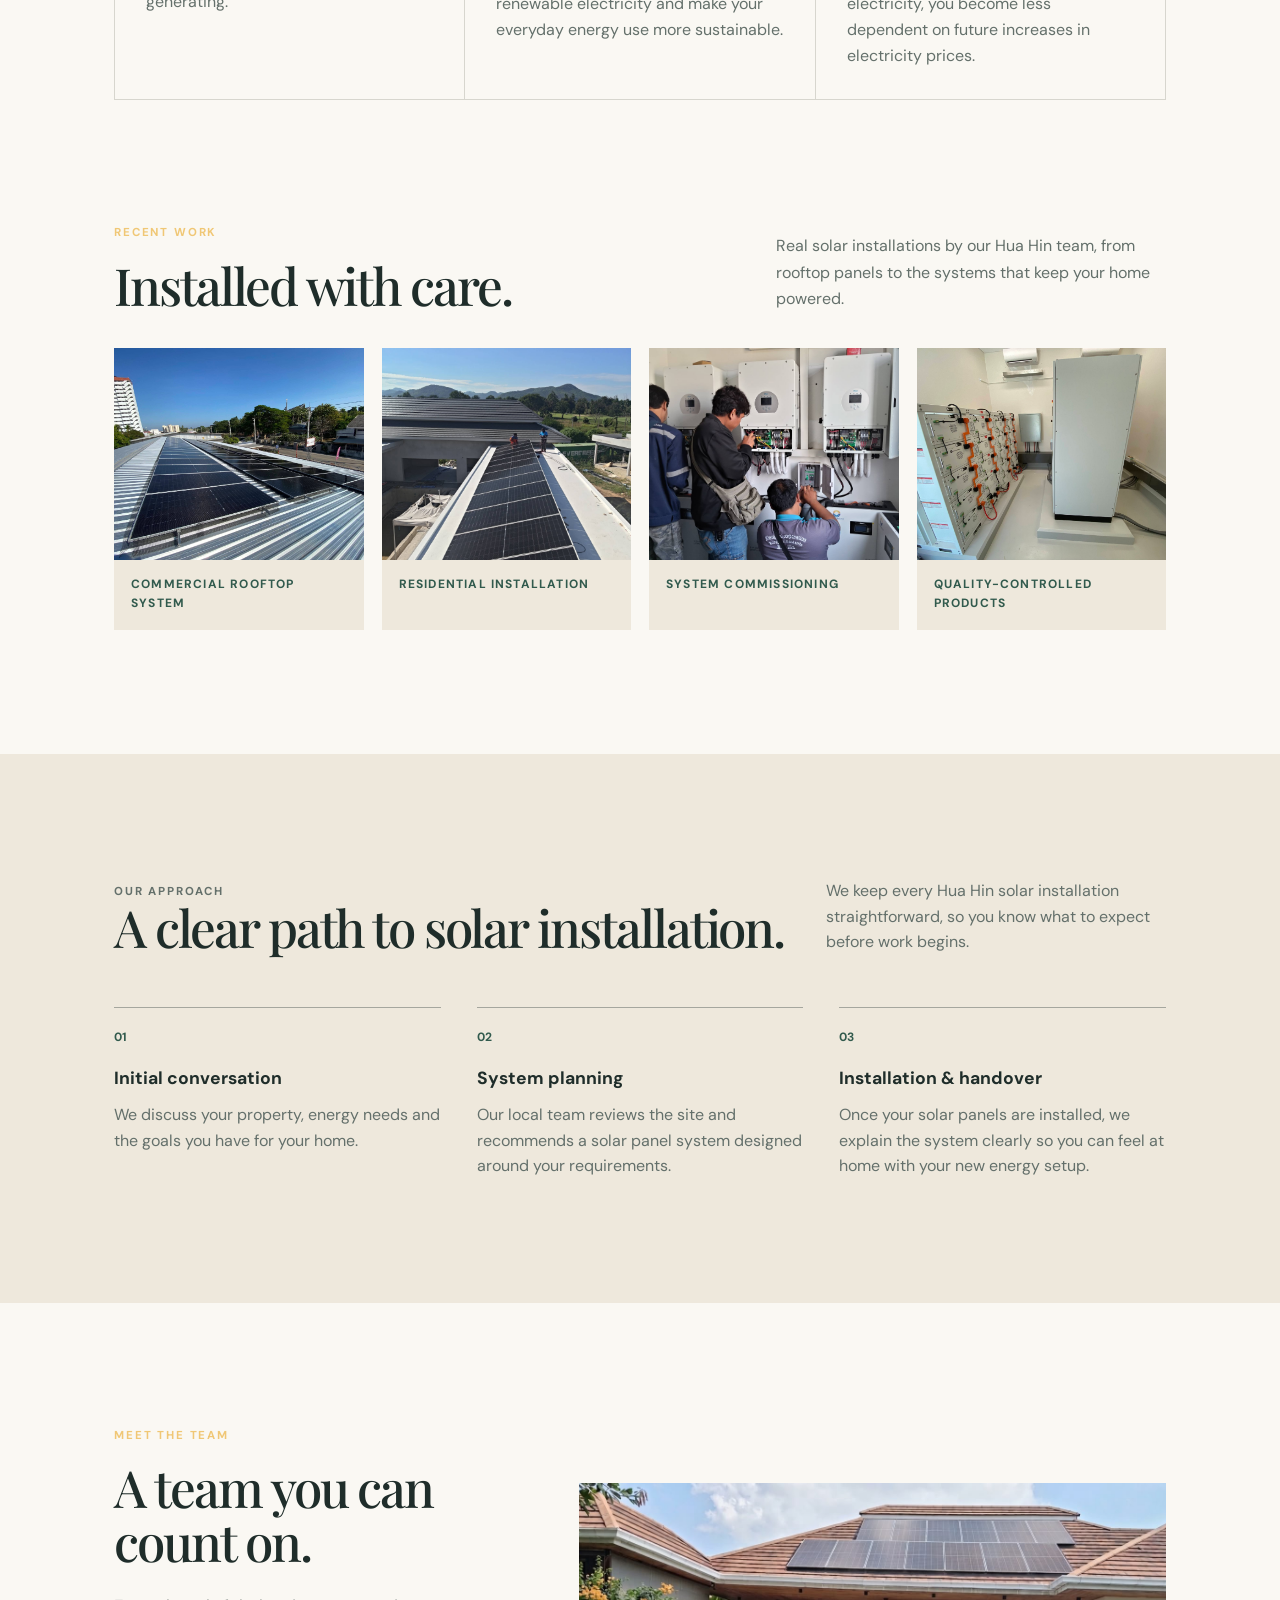
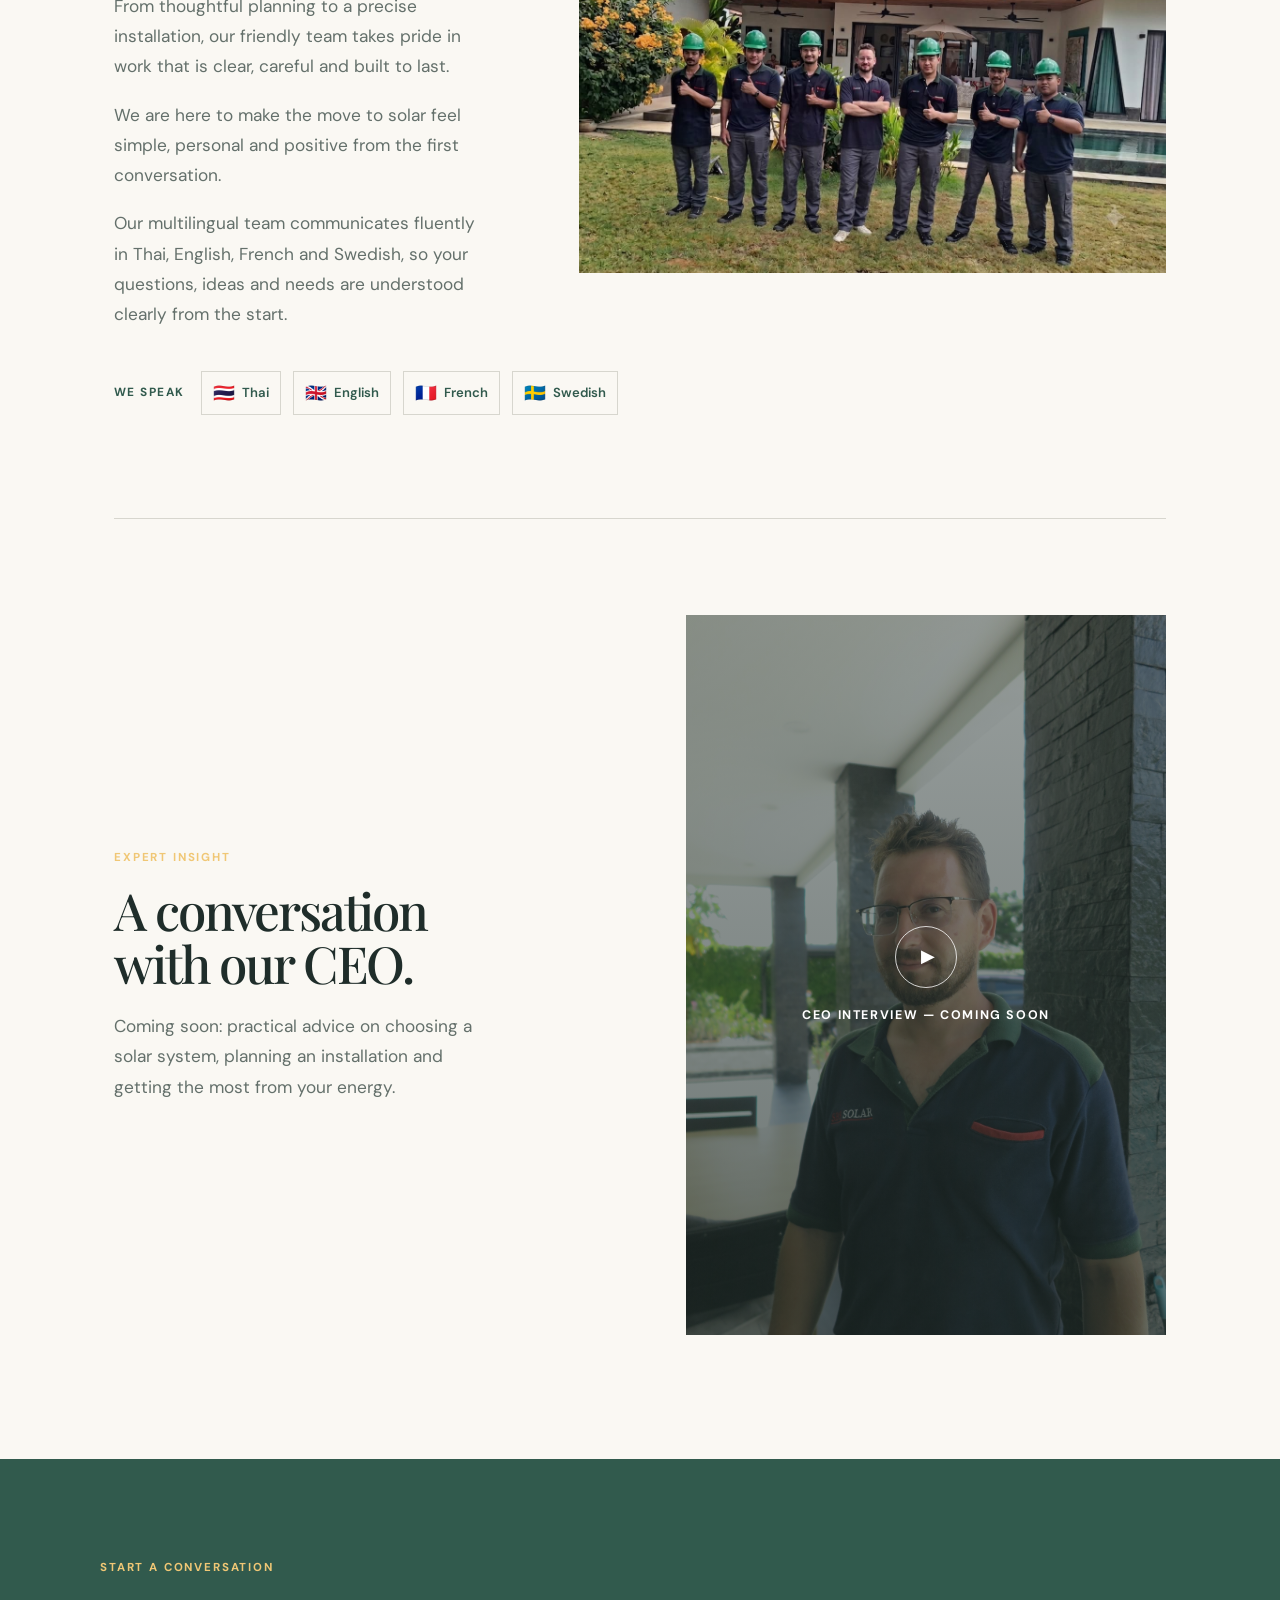
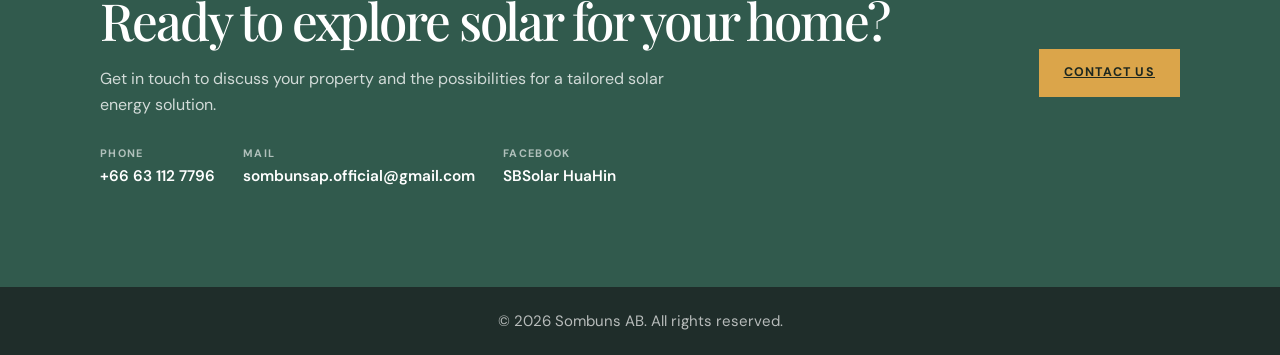
==== commit 8e25aa39: "Add files via upload Förbättra sidtitel, beskrivning och huvudrubrik med naturliga sökfraser som “So" ====
--- a/index.html
+++ b/index.html
@@ -3,7 +3,36 @@
 <head>
     <meta charset="UTF-8">
     <meta name="viewport" content="width=device-width, initial-scale=1.0">
-    <title>Solar Energy | Sombuns AB Real Estate & Solarcell </title>
+    <title>Solar Panels &amp; Installation in Hua Hin | SBS Solar</title>
+    <meta name="description" content="SBS Solar designs and installs reliable solar panel systems for homes in Hua Hin. Speak with our multilingual local team about your solar options.">
+    <link rel="canonical" href="https://sbsolarservice.com/">
+    <script type="application/ld+json">
+        {
+            "@context": "https://schema.org",
+            "@type": "LocalBusiness",
+            "@id": "https://sbsolarservice.com/#sbs-solar",
+            "name": "SBS Solar",
+            "url": "https://sbsolarservice.com/",
+            "description": "SBS Solar designs and installs solar panel systems for homes in Hua Hin, Thailand.",
+            "telephone": "+66631127796",
+            "email": "sombunsap.official@gmail.com",
+            "areaServed": {
+                "@type": "City",
+                "name": "Hua Hin",
+                "containedInPlace": {
+                    "@type": "Country",
+                    "name": "Thailand"
+                }
+            },
+            "serviceType": [
+                "Solar panel installation",
+                "Home solar energy systems"
+            ],
+            "sameAs": [
+                "https://www.facebook.com/profile.php?id=61573832666420"
+            ]
+        }
+    </script>
     <link rel="preconnect" href="https://fonts.googleapis.com">
     <link rel="preconnect" href="https://fonts.gstatic.com" crossorigin>
     <link href="https://fonts.googleapis.com/css2?family=DM+Sans:wght@400;500;600;700&amp;family=Playfair+Display:wght@500;600&amp;display=swap" rel="stylesheet">
@@ -462,6 +491,10 @@
 
         .engineer-section .solar-copy {
             margin-top: 22px;
+        }
+
+        .team-copy p + p {
+            margin-top: 18px;
         }
 
         .team-image {
@@ -865,8 +898,8 @@
             <img class="solar-hero__image" src="images/Solarcell.jpg" alt="Solar panels on a roof in Hua Hin">
             <div class="solar-hero__content">
                 <p class="eyebrow">Solar energy for Hua Hin homes</p>
-                <h2 id="solar-hero-title">Power your home with the sun.</h2>
-                <p>Thoughtfully designed solar solutions for homeowners who want to use clean energy and make smarter use of Thailand's sunshine.</p>
+                <h2 id="solar-hero-title">Solar panels for homes in Hua Hin.</h2>
+                <p>SBS Solar designs and installs thoughtful solar panel systems for Hua Hin homeowners who want to use clean energy and make smarter use of Thailand's sunshine.</p>
             </div>
         </section>
 
@@ -876,8 +909,8 @@
                 <h2 id="solar-introduction-title">Energy that works with your home.</h2>
             </div>
             <div class="solar-copy">
-                <p>Solar panels turn daylight into electricity for everyday living. A well-planned system can help your home use more of its own energy while reducing reliance on the grid.</p>
-                <p>We help you understand the options, assess your property and plan a solution that feels considered from the first conversation to installation.</p>
+                <p>For homes in Hua Hin, solar panels turn daylight into electricity for everyday living. A well-planned system can help your home use more of its own energy while reducing reliance on the grid.</p>
+                <p>SBS Solar helps you understand the options, assess your property and plan a home solar system that feels considered from the first conversation to installation.</p>
             </div>
 
             <div class="benefit-grid" aria-label="Benefits of solar energy">
@@ -905,7 +938,7 @@
                     <p class="eyebrow">Recent work</p>
                     <h2 id="projects-title">Installed with care.</h2>
                 </div>
-                <p>Real installations by our team, from rooftop panels to the systems that keep your home powered.</p>
+                <p>Real solar installations by our Hua Hin team, from rooftop panels to the systems that keep your home powered.</p>
             </div>
             <div class="project-gallery">
                 <figure class="project-card">
@@ -932,9 +965,9 @@
                 <div class="solar-process__header">
                     <div>
                         <p class="eyebrow">Our approach</p>
-                        <h2>A clear path to solar.</h2>
+                        <h2>A clear path to solar installation.</h2>
                     </div>
-                    <p>We keep the process straightforward, so you know what to expect before work begins.</p>
+                    <p>We keep every Hua Hin solar installation straightforward, so you know what to expect before work begins.</p>
                 </div>
                 <div class="steps">
                     <article class="step">
@@ -943,11 +976,11 @@
                     </article>
                     <article class="step">
                         <h3>System planning</h3>
-                        <p>Our team reviews the site and recommends a system designed around your requirements.</p>
+                        <p>Our local team reviews the site and recommends a solar panel system designed around your requirements.</p>
                     </article>
                     <article class="step">
                         <h3>Installation &amp; handover</h3>
-                        <p>Once installed, we explain the system clearly so you can feel at home with your new energy setup.</p>
+                        <p>Once your solar panels are installed, we explain the system clearly so you can feel at home with your new energy setup.</p>
                     </article>
                 </div>
             </div>
@@ -957,7 +990,7 @@
             <div>
                 <p class="eyebrow">Meet the team</p>
                 <h2 id="team-title">A team you can count on.</h2>
-                <div class="solar-copy">
+                <div class="solar-copy team-copy">
                     <p>From thoughtful planning to a precise installation, our friendly team takes pride in work that is clear, careful and built to last.</p>
                     <p>We are here to make the move to solar feel simple, personal and positive from the first conversation.</p>
                     <p>Our multilingual team communicates fluently in Thai, English, French and Swedish, so your questions, ideas and needs are understood clearly from the start.</p>
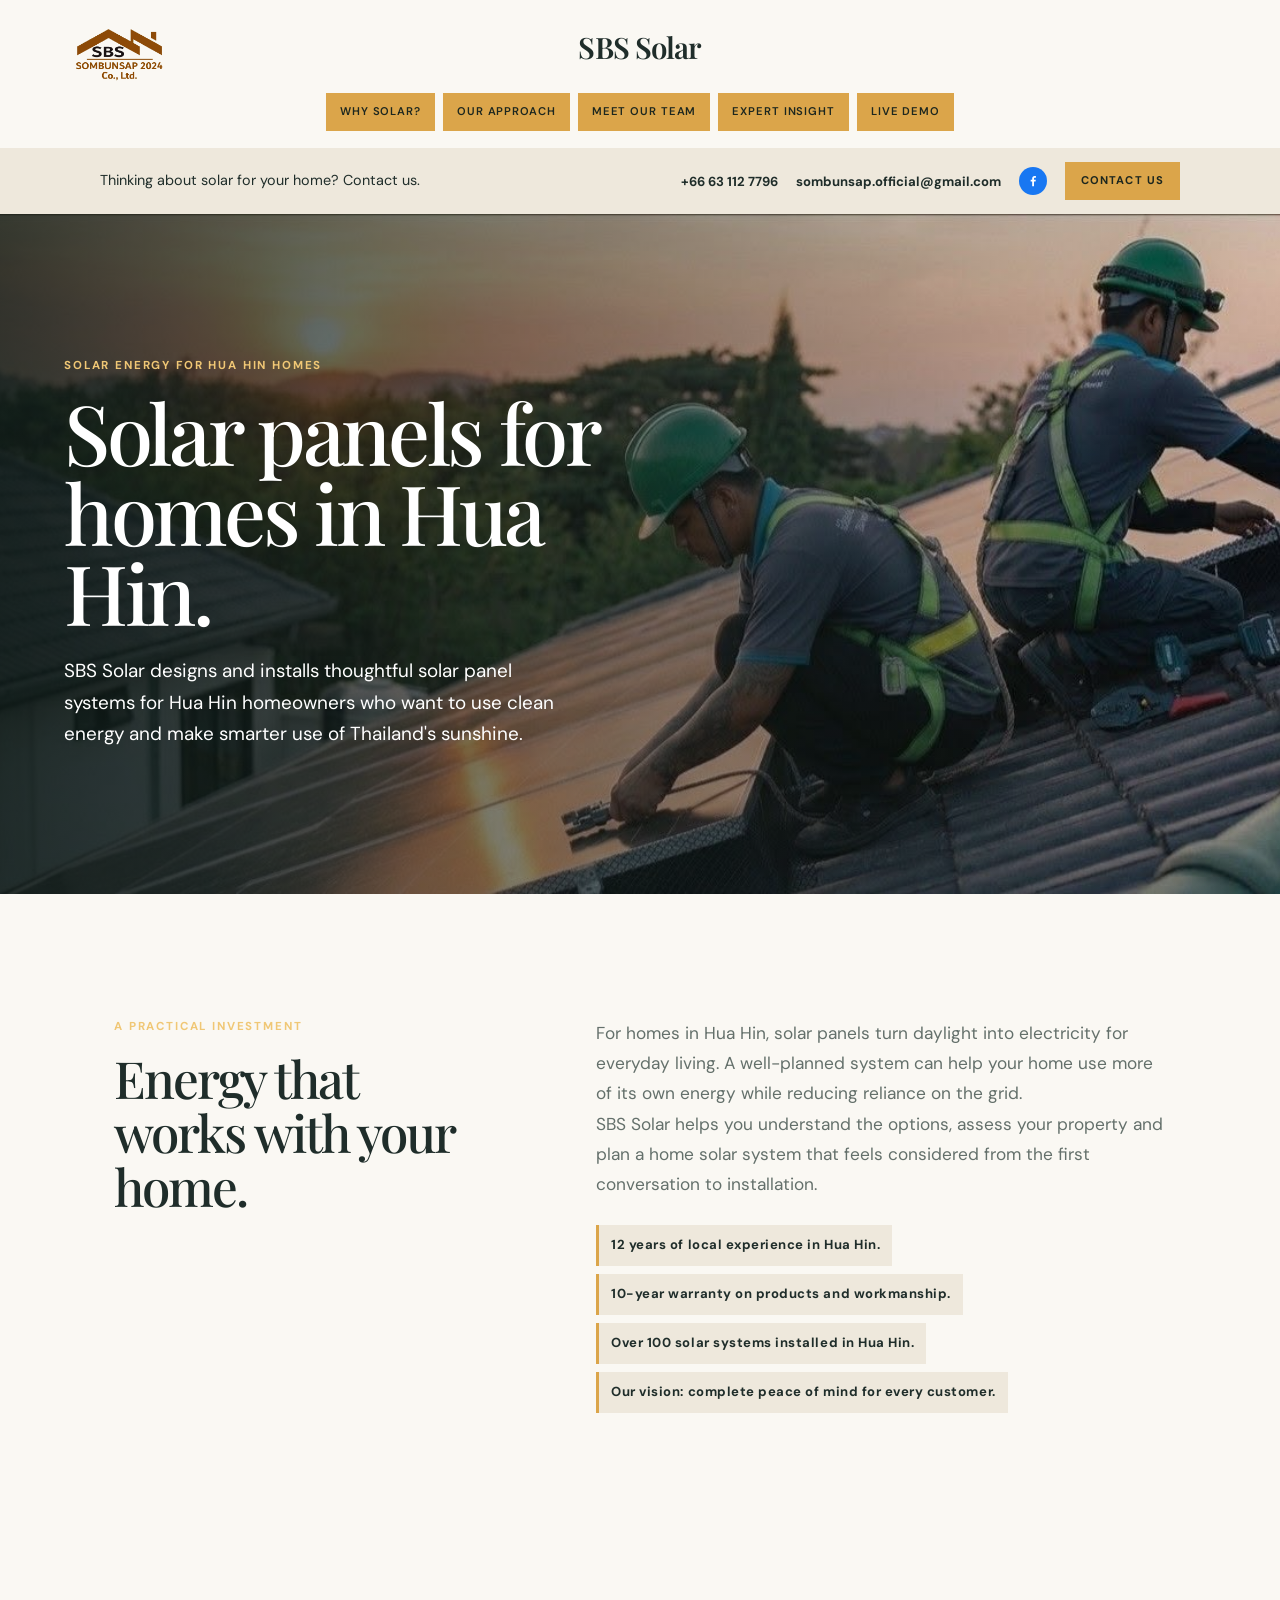
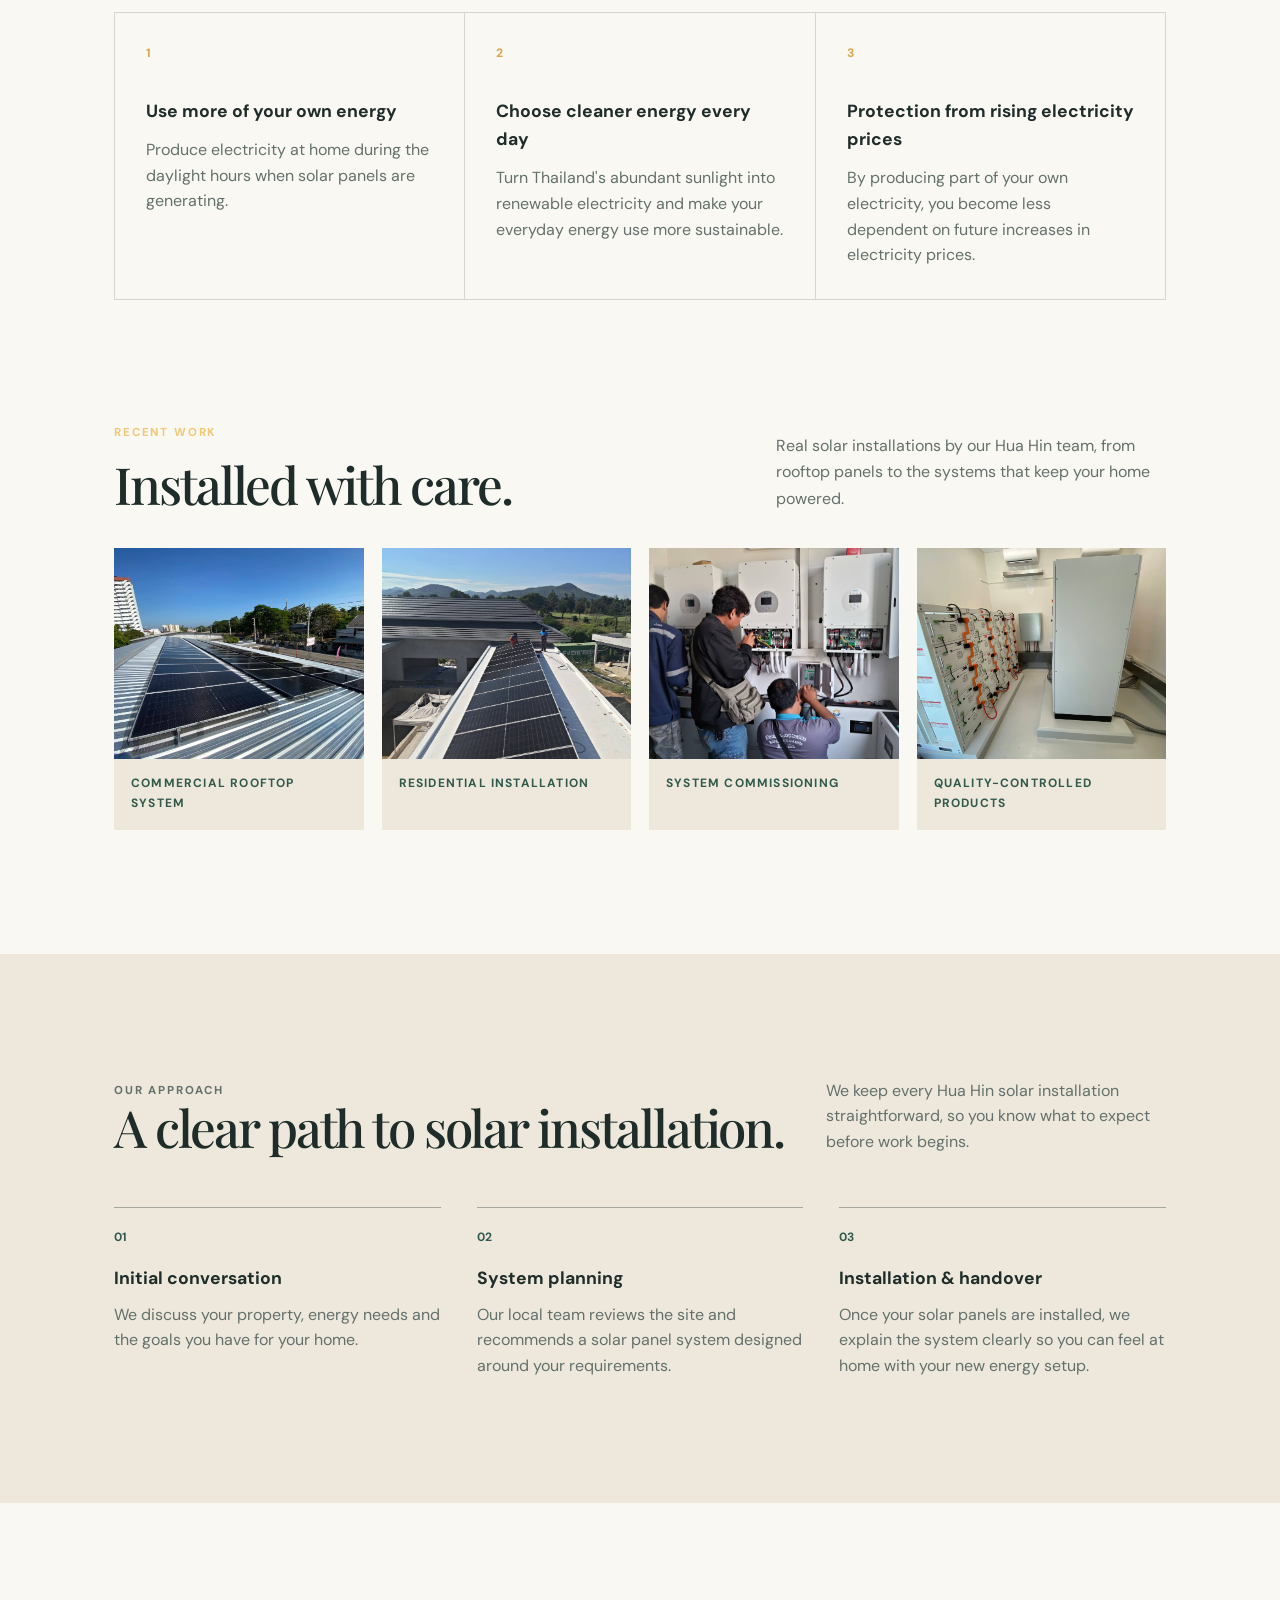
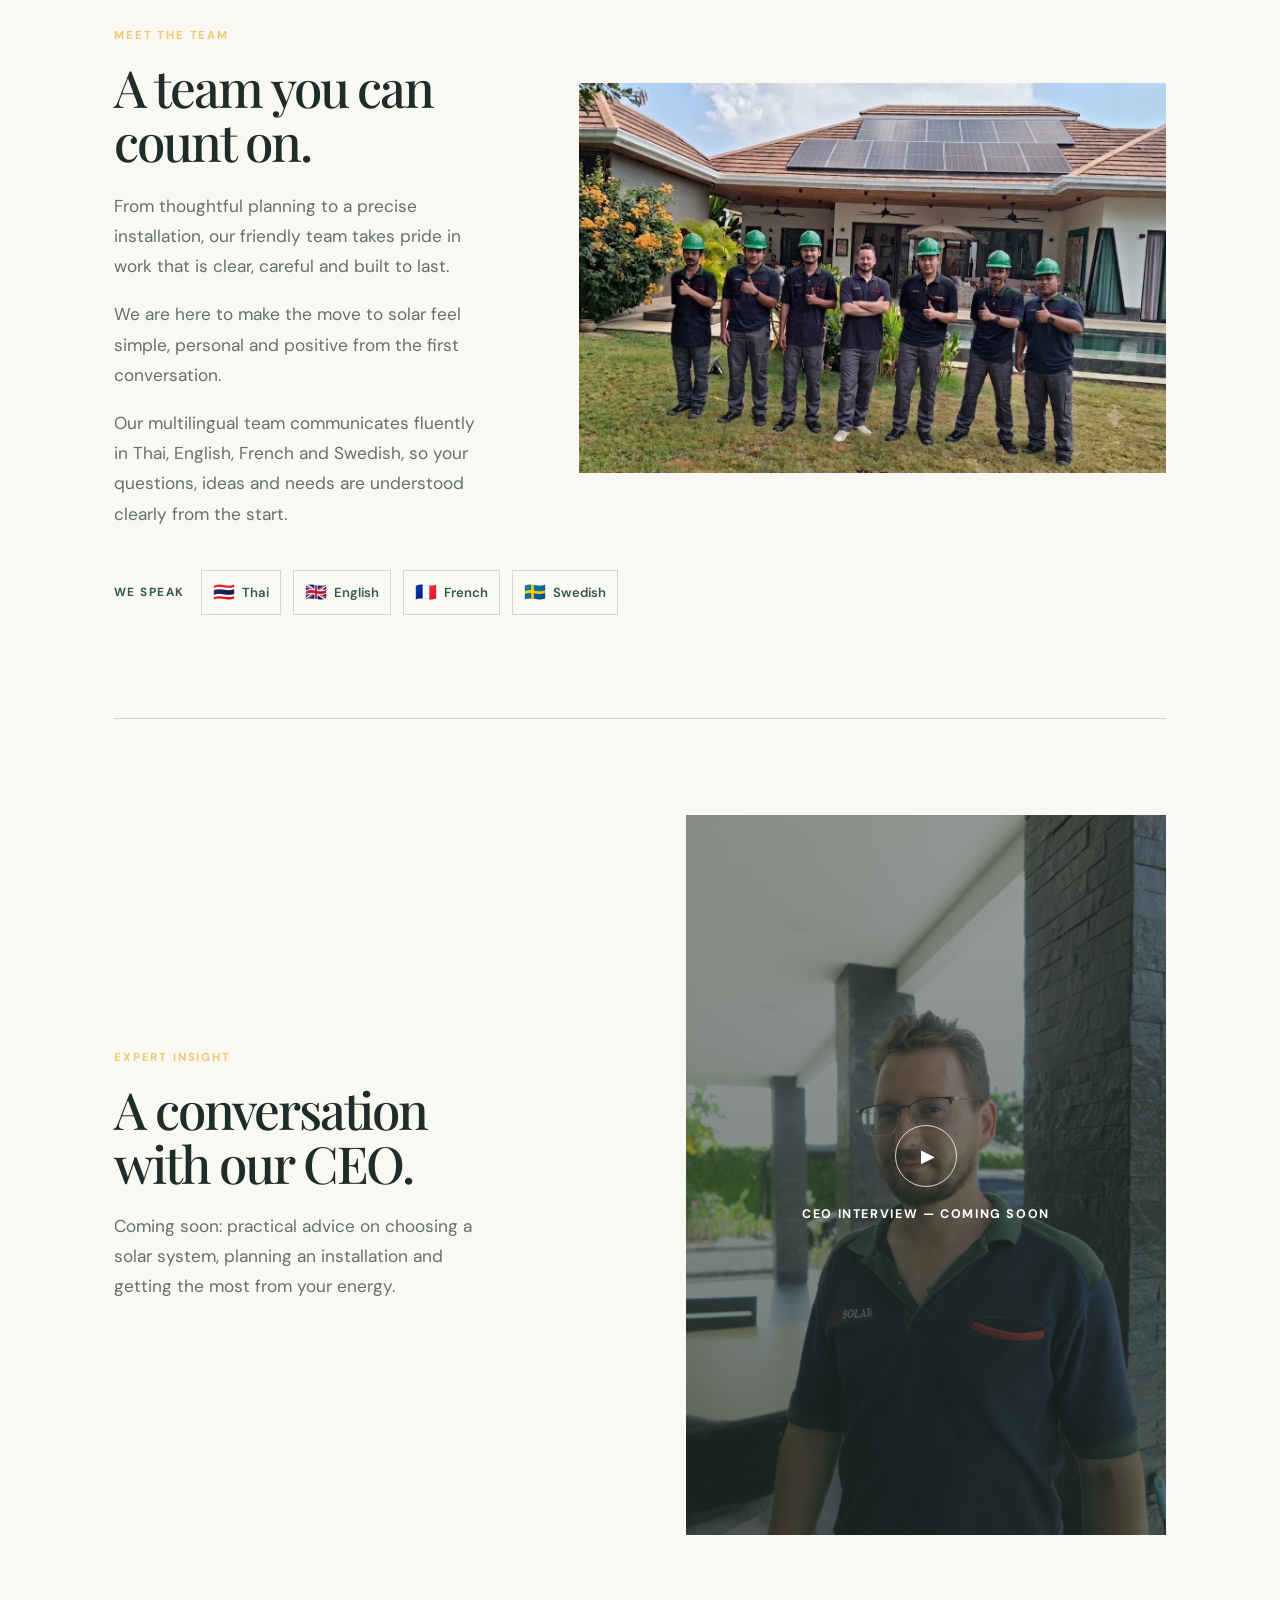
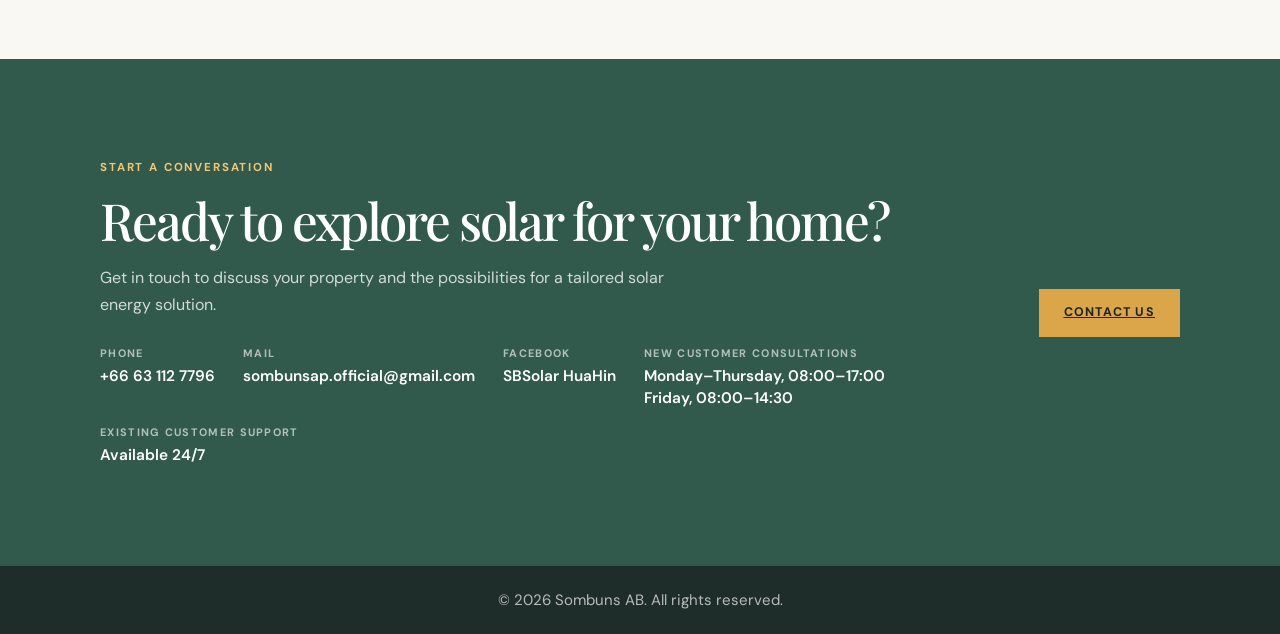
==== commit b83620e1: "Add files via upload" ====
--- a/index.html
+++ b/index.html
@@ -3,9 +3,10 @@
 <head>
     <meta charset="UTF-8">
     <meta name="viewport" content="width=device-width, initial-scale=1.0">
-    <title>Solar Panels &amp; Installation in Hua Hin | SBS Solar</title>
-    <meta name="description" content="SBS Solar designs and installs reliable solar panel systems for homes in Hua Hin. Speak with our multilingual local team about your solar options.">
+    <title>Reliable Solar Panel Installation in Hua Hin | SBS Solar</title>
+    <meta name="description" content="Reliable solar panel installation for homes in Hua Hin. SBS Solar brings 12 years of local experience. Call +66 63 112 7796 for a consultation.">
     <link rel="canonical" href="https://sbsolarservice.com/">
+    <link rel="icon" href="favicon.svg" type="image/svg+xml">
     <script type="application/ld+json">
         {
             "@context": "https://schema.org",
@@ -16,6 +17,25 @@
             "description": "SBS Solar designs and installs solar panel systems for homes in Hua Hin, Thailand.",
             "telephone": "+66631127796",
             "email": "sombunsap.official@gmail.com",
+            "openingHoursSpecification": [
+                {
+                    "@type": "OpeningHoursSpecification",
+                    "dayOfWeek": [
+                        "Monday",
+                        "Tuesday",
+                        "Wednesday",
+                        "Thursday"
+                    ],
+                    "opens": "08:00",
+                    "closes": "17:00"
+                },
+                {
+                    "@type": "OpeningHoursSpecification",
+                    "dayOfWeek": "Friday",
+                    "opens": "08:00",
+                    "closes": "14:30"
+                }
+            ],
             "areaServed": {
                 "@type": "City",
                 "name": "Hua Hin",
@@ -26,11 +46,26 @@
             },
             "serviceType": [
                 "Solar panel installation",
-                "Home solar energy systems"
+                "Solar battery installation",
+                "Solar inverter installation",
+                "Home solar energy systems",
+                "Solar panel maintenance",
+                "Solar system maintenance",
+                "Solar consultations and free quotes"
             ],
             "sameAs": [
                 "https://www.facebook.com/profile.php?id=61573832666420"
             ]
+        }
+    </script>
+    <script type="application/ld+json">
+        {
+            "@context": "https://schema.org",
+            "@type": "WebSite",
+            "@id": "https://sbsolarservice.com/#website",
+            "url": "https://sbsolarservice.com/",
+            "name": "SBS Solar",
+            "alternateName": "SBS Solar Hua Hin"
         }
     </script>
     <link rel="preconnect" href="https://fonts.googleapis.com">
@@ -66,12 +101,13 @@
             color: var(--solar-ink);
         }
 
-        .investment-page header h1 {
+        .investment-page .site-name {
             position: absolute;
             top: 23px;
             left: 50%;
             width: min(75%, 680px);
             margin: 0;
+            color: var(--solar-ink);
             font-family: "Playfair Display", Georgia, serif;
             font-size: clamp(1.4rem, 2.3vw, 1.85rem);
             font-weight: 600;
@@ -200,6 +236,29 @@
             color: var(--solar-forest);
         }
 
+        .top-contact__facebook {
+            display: inline-flex;
+            align-items: center;
+            justify-content: center;
+            width: 28px;
+            height: 28px;
+            border-radius: 50%;
+            background: #1877f2;
+            color: #fff;
+        }
+
+        .top-contact__facebook:hover,
+        .top-contact__facebook:focus-visible {
+            background: #0f61c9;
+            color: #fff;
+        }
+
+        .top-contact__facebook svg {
+            width: 14px;
+            height: 14px;
+            fill: currentColor;
+        }
+
         .top-contact__button {
             display: inline-flex;
             align-items: center;
@@ -269,7 +328,7 @@
             text-transform: uppercase;
         }
 
-        .solar-hero h2,
+        .solar-hero h1,
         .solar-section h2,
         .solar-contact h2 {
             margin: 0;
@@ -278,7 +337,7 @@
             letter-spacing: -0.04em;
         }
 
-        .solar-hero h2 {
+        .solar-hero h1 {
             max-width: 660px;
             font-size: clamp(3rem, 6.5vw, 5.8rem);
             line-height: 0.96;
@@ -342,6 +401,22 @@
             margin-top: 0;
         }
 
+        .local-experience {
+            display: inline-block;
+            margin: 26px 0 0;
+            padding: 9px 12px;
+            border-left: 3px solid var(--solar-sun);
+            background: var(--solar-sand);
+            color: var(--solar-ink);
+            font-size: 0.82rem;
+            font-weight: 700;
+            letter-spacing: 0.04em;
+        }
+
+        .local-experience + .local-experience {
+            margin-top: 8px;
+        }
+
         .benefit-grid {
             display: grid;
             grid-template-columns: repeat(3, 1fr);
@@ -376,6 +451,488 @@
             margin: 0;
             color: var(--solar-muted);
             line-height: 1.6;
+        }
+
+        .solar-estimator {
+            display: grid;
+            grid-template-columns: minmax(0, 0.72fr) minmax(0, 1.28fr);
+            gap: clamp(36px, 8vw, 118px);
+            align-items: start;
+            max-width: 1180px;
+            margin: 0 auto;
+            padding: clamp(66px, 10vw, 124px) 5vw;
+            border-top: 1px solid #d7d6ce;
+        }
+
+        .solar-estimator__intro h2 {
+            margin: 0;
+            font-family: "Playfair Display", Georgia, serif;
+            font-size: clamp(2.2rem, 4vw, 3.7rem);
+            font-weight: 500;
+            letter-spacing: -0.04em;
+            line-height: 1.05;
+        }
+
+        .solar-estimator__intro > p:not(.eyebrow) {
+            margin: 22px 0 0;
+            color: var(--solar-muted);
+            line-height: 1.75;
+        }
+
+        .solar-estimator__tool {
+            padding: clamp(24px, 4vw, 42px);
+            background: var(--solar-ink);
+            color: white;
+        }
+
+        .profile-picker {
+            display: grid;
+            grid-template-columns: repeat(3, 1fr);
+            gap: 1px;
+            margin: 0 0 32px;
+            background: rgba(255, 255, 255, 0.22);
+        }
+
+        .profile-picker__button {
+            min-height: 104px;
+            padding: 17px 13px;
+            border: 0;
+            background: rgba(255, 255, 255, 0.06);
+            color: white;
+            font: inherit;
+            text-align: left;
+            cursor: pointer;
+            transition: background 0.2s ease, color 0.2s ease;
+        }
+
+        .profile-picker__button:hover,
+        .profile-picker__button:focus-visible,
+        .profile-picker__button[aria-pressed="true"] {
+            background: rgba(219, 165, 74, 0.22);
+        }
+
+        .profile-picker__name,
+        .profile-picker__detail {
+            display: block;
+        }
+
+        .profile-picker__name {
+            color: #f0c775;
+            font-size: 0.78rem;
+            font-weight: 700;
+            letter-spacing: 0.12em;
+            text-transform: uppercase;
+        }
+
+        .profile-picker__detail {
+            margin-top: 8px;
+            color: rgba(255, 255, 255, 0.67);
+            font-size: 0.72rem;
+            line-height: 1.45;
+        }
+
+        .profile-picker__note {
+            margin: -16px 0 28px;
+            color: rgba(255, 255, 255, 0.72);
+            font-size: 0.76rem;
+            line-height: 1.5;
+        }
+
+        .season-picker__title {
+            margin: 0 0 10px;
+            color: #f0c775;
+            font-size: 0.7rem;
+            font-weight: 700;
+            letter-spacing: 0.13em;
+            text-transform: uppercase;
+        }
+
+        .season-picker__title strong {
+            display: block;
+            margin-top: 7px;
+            color: white;
+            font-family: "Playfair Display", Georgia, serif;
+            font-size: 1.3rem;
+            font-weight: 500;
+            letter-spacing: -0.03em;
+            text-transform: none;
+        }
+
+        .season-picker {
+            display: grid;
+            grid-template-columns: repeat(4, 1fr);
+            gap: 1px;
+            background: rgba(255, 255, 255, 0.22);
+        }
+
+        .season-picker button {
+            min-height: 82px;
+            padding: 13px 11px;
+            border: 0;
+            background: rgba(255, 255, 255, 0.06);
+            color: white;
+            font: inherit;
+            text-align: left;
+            cursor: pointer;
+        }
+
+        .season-picker button:hover,
+        .season-picker button:focus-visible,
+        .season-picker button[aria-pressed="true"] {
+            background: rgba(219, 165, 74, 0.22);
+        }
+
+        .season-picker__name,
+        .season-picker__detail {
+            display: block;
+        }
+
+        .season-picker__name {
+            color: #f0c775;
+            font-size: 0.73rem;
+            font-weight: 700;
+            letter-spacing: 0.08em;
+            text-transform: uppercase;
+        }
+
+        .season-picker__detail {
+            margin-top: 7px;
+            color: rgba(255, 255, 255, 0.7);
+            font-size: 0.7rem;
+            line-height: 1.42;
+        }
+
+        .season-picker__note {
+            margin: 12px 0 0;
+            color: rgba(255, 255, 255, 0.68);
+            font-size: 0.74rem;
+            line-height: 1.5;
+        }
+
+        .season-history {
+            margin: 10px 0 30px;
+            color: rgba(255, 255, 255, 0.74);
+            font-size: 0.74rem;
+        }
+
+        .season-history summary {
+            color: #f0c775;
+            font-weight: 700;
+            cursor: pointer;
+        }
+
+        .season-history p {
+            margin: 9px 0 0;
+            line-height: 1.6;
+        }
+
+        .custom-home-load {
+            margin: 0 0 28px;
+            padding: 20px;
+            border: 1px solid rgba(255, 255, 255, 0.2);
+            background: rgba(255, 255, 255, 0.06);
+        }
+
+        .custom-home-load__note {
+            margin: 11px 0 0;
+            color: rgba(255, 255, 255, 0.68);
+            font-size: 0.74rem;
+            line-height: 1.5;
+        }
+
+        .custom-home-load__suggestion {
+            margin: 10px 0 0;
+            color: #f0c775;
+            font-size: 0.74rem;
+            font-weight: 700;
+            letter-spacing: 0.06em;
+            text-transform: uppercase;
+        }
+
+        .solar-estimator__image {
+            position: relative;
+            height: 330px;
+            margin: -42px -42px 32px;
+            overflow: hidden;
+            background:
+                radial-gradient(circle at 18% 18%, rgba(219, 165, 74, 0.2), transparent 32%),
+                linear-gradient(135deg, #294c43, #11251f 63%, #0d1c18);
+        }
+
+        .solar-estimator__image::after {
+            position: absolute;
+            inset: 0;
+            content: "";
+            background: linear-gradient(135deg, rgba(255, 255, 255, 0.06), transparent 45%);
+        }
+
+        .solar-estimator__image figcaption {
+            position: absolute;
+            z-index: 2;
+            right: 28px;
+            bottom: 23px;
+            left: 28px;
+            display: flex;
+            flex-direction: column;
+            gap: 2px;
+        }
+
+        .solar-estimator__image figcaption span {
+            color: #f0c775;
+            font-size: 0.68rem;
+            font-weight: 700;
+            letter-spacing: 0.12em;
+            text-transform: uppercase;
+        }
+
+        .solar-estimator__image figcaption strong {
+            font-family: "Playfair Display", Georgia, serif;
+            font-size: clamp(1.1rem, 2vw, 1.4rem);
+            font-weight: 500;
+        }
+
+        .solar-live-board {
+            position: absolute;
+            z-index: 1;
+            inset: 26px 28px 76px;
+            display: grid;
+            grid-template-columns: repeat(2, minmax(0, 1fr));
+            grid-template-rows: 1fr 1fr;
+            gap: 12px;
+            align-items: center;
+        }
+
+        .solar-live-stat {
+            display: grid;
+            grid-template-columns: 26px 1fr;
+            column-gap: 8px;
+            align-items: center;
+            min-width: 0;
+            padding: 11px;
+            border: 1px solid rgba(255, 255, 255, 0.24);
+            background: rgba(14, 31, 27, 0.7);
+            backdrop-filter: blur(5px);
+        }
+
+        .solar-live-stat--sun {
+            grid-column: 1;
+            grid-row: 1;
+        }
+
+        .solar-live-stat--production {
+            grid-column: 2;
+            grid-row: 1;
+        }
+
+        .solar-live-stat--battery {
+            grid-column: 1;
+            grid-row: 2;
+        }
+
+        .solar-live-stat--use {
+            grid-column: 2;
+            grid-row: 2;
+        }
+
+        .solar-live-stat__icon {
+            grid-row: 1 / span 2;
+            color: #f0c775;
+            font-size: 1.35rem;
+            line-height: 1;
+        }
+
+        .solar-live-stat strong {
+            overflow: hidden;
+            color: white;
+            font-size: clamp(0.9rem, 1.65vw, 1.2rem);
+            letter-spacing: -0.04em;
+            line-height: 1.1;
+            text-overflow: ellipsis;
+            white-space: nowrap;
+        }
+
+        .solar-live-stat > span:last-child {
+            color: rgba(255, 255, 255, 0.67);
+            font-size: 0.58rem;
+            font-weight: 700;
+            letter-spacing: 0.07em;
+            line-height: 1.25;
+            text-transform: uppercase;
+        }
+
+        .solar-estimator__controls {
+            display: grid;
+            gap: 27px;
+        }
+
+        .solar-estimator__controls-title {
+            margin: 0 0 -7px;
+            color: #f0c775;
+            font-size: 0.7rem;
+            font-weight: 700;
+            letter-spacing: 0.13em;
+            text-transform: uppercase;
+        }
+
+        .battery-choice-set {
+            display: grid;
+            grid-template-columns: repeat(4, 1fr);
+            gap: 1px;
+            background: rgba(255, 255, 255, 0.2);
+        }
+
+        .battery-choice {
+            min-height: 58px;
+            border: 0;
+            background: rgba(255, 255, 255, 0.07);
+            color: rgba(255, 255, 255, 0.72);
+            font: inherit;
+            font-size: 0.7rem;
+            font-weight: 700;
+            cursor: pointer;
+        }
+
+        .battery-choice:hover,
+        .battery-choice:focus-visible,
+        .battery-choice[aria-pressed="true"] {
+            background: rgba(219, 165, 74, 0.25);
+            color: #f0c775;
+        }
+
+        .solar-estimator__label-row {
+            display: flex;
+            justify-content: space-between;
+            gap: 20px;
+            align-items: baseline;
+            margin-bottom: 16px;
+        }
+
+        .solar-estimator__label-row label,
+        .solar-estimator__label-row output {
+            font-weight: 700;
+        }
+
+        .solar-estimator__label-row label {
+            font-size: 0.76rem;
+            letter-spacing: 0.12em;
+            text-transform: uppercase;
+        }
+
+        .solar-estimator__label-row output {
+            color: #f0c775;
+            font-size: 1.2rem;
+        }
+
+        .solar-estimator input[type="range"] {
+            width: 100%;
+            height: 30px;
+            margin: 0;
+            accent-color: var(--solar-sun);
+            cursor: ew-resize;
+        }
+
+        .solar-estimator__range-labels {
+            display: flex;
+            justify-content: space-between;
+            margin-top: 1px;
+            color: rgba(255, 255, 255, 0.6);
+            font-size: 0.72rem;
+        }
+
+        .solar-estimator__results {
+            display: grid;
+            grid-template-columns: repeat(2, 1fr);
+            gap: 1px;
+            background: rgba(255, 255, 255, 0.25);
+        }
+
+        .solar-result {
+            display: flex;
+            flex-direction: column;
+            min-height: 130px;
+            padding: 20px;
+            background: rgba(255, 255, 255, 0.08);
+        }
+
+        .solar-result--primary {
+            background: rgba(219, 165, 74, 0.18);
+        }
+
+        .solar-result--coverage {
+            grid-column: 1 / -1;
+        }
+
+        .solar-result__label {
+            min-height: 31px;
+            color: rgba(255, 255, 255, 0.72);
+            font-size: 0.68rem;
+            font-weight: 700;
+            letter-spacing: 0.1em;
+            line-height: 1.35;
+            text-transform: uppercase;
+        }
+
+        .solar-result strong {
+            margin-top: auto;
+            color: #f0c775;
+            font-size: clamp(1.35rem, 2.2vw, 1.8rem);
+            letter-spacing: -0.05em;
+            line-height: 1;
+        }
+
+        .solar-result span:last-child {
+            margin-top: 8px;
+            color: rgba(255, 255, 255, 0.63);
+            font-size: 0.7rem;
+            line-height: 1.3;
+        }
+
+        .solar-estimator__note {
+            margin: 20px 0 0;
+            color: rgba(255, 255, 255, 0.67);
+            font-size: 0.78rem;
+            line-height: 1.6;
+        }
+
+        .solar-estimator__button {
+            display: inline-flex;
+            min-height: 46px;
+            align-items: center;
+            justify-content: center;
+            margin-top: 24px;
+            padding: 0 19px;
+            background: var(--solar-sun);
+            color: #1d271f;
+            font-size: 0.72rem;
+            font-weight: 700;
+            letter-spacing: 0.1em;
+            text-decoration: none;
+            text-transform: uppercase;
+            transition: background 0.25s ease, transform 0.25s ease;
+        }
+
+        .solar-estimator__button:hover,
+        .solar-estimator__button:focus-visible {
+            background: #c68d30;
+            transform: translateY(-2px);
+        }
+
+        .solar-estimator__demo-link {
+            display: inline-flex;
+            align-items: center;
+            min-height: 46px;
+            margin: 14px 0 0 14px;
+            color: #f0c775;
+            font-size: 0.72rem;
+            font-weight: 700;
+            letter-spacing: 0.1em;
+            text-decoration: none;
+            text-transform: uppercase;
+        }
+
+        .solar-estimator__demo-link:hover,
+        .solar-estimator__demo-link:focus-visible {
+            color: white;
         }
 
         .solar-projects {
@@ -699,6 +1256,10 @@
                 transform: none;
             }
 
+            .investment-page .header-icon {
+                display: none;
+            }
+
             .header-menu {
                 display: none;
                 top: 100%;
@@ -728,10 +1289,6 @@
                 min-height: 48px;
                 padding: 0 16px;
                 font-size: 0.72rem;
-            }
-
-            .investment-page .header-icon {
-                display: none;
             }
 
             .menu-toggle {
@@ -811,6 +1368,7 @@
             }
 
             .solar-introduction,
+            .solar-estimator,
             .engineer-section,
             .engineer-interview,
             .solar-contact {
@@ -818,6 +1376,7 @@
             }
 
             .benefit-grid,
+            .solar-estimator__results,
             .steps,
             .project-gallery {
                 grid-template-columns: 1fr;
@@ -825,6 +1384,77 @@
 
             .benefit-card {
                 min-height: auto;
+            }
+
+            .solar-estimator__tool {
+                padding: 24px;
+            }
+
+            .profile-picker {
+                margin-bottom: 28px;
+            }
+
+            .profile-picker__button {
+                min-height: 108px;
+                padding: 13px 9px;
+            }
+
+            .solar-estimator__image {
+                height: 300px;
+                margin: -24px -24px 28px;
+            }
+
+            .solar-live-board {
+                inset: 18px 16px 63px;
+                grid-template-columns: repeat(2, minmax(0, 1fr));
+                gap: 7px;
+            }
+
+            .solar-live-stat {
+                grid-template-columns: 17px 1fr;
+                column-gap: 4px;
+                padding: 7px 5px;
+            }
+
+            .solar-live-stat__icon {
+                font-size: 0.95rem;
+            }
+
+            .solar-live-stat strong {
+                font-size: 0.65rem;
+            }
+
+            .solar-live-stat > span:last-child {
+                font-size: 0.46rem;
+                letter-spacing: 0.04em;
+            }
+
+            .solar-estimator__image figcaption {
+                right: 16px;
+                bottom: 14px;
+                left: 16px;
+            }
+
+            .solar-estimator__image figcaption span {
+                font-size: 0.56rem;
+            }
+
+            .solar-estimator__image figcaption strong {
+                font-size: 1rem;
+            }
+
+            .battery-choice-set {
+                grid-template-columns: repeat(2, 1fr);
+            }
+
+            .solar-estimator__demo-link {
+                display: flex;
+                justify-content: center;
+                margin: 10px 0 0;
+            }
+
+            .solar-result {
+                min-height: 100px;
             }
 
             .solar-process__header {
@@ -868,7 +1498,7 @@
 </head>
 <body class="investment-page">
     <header>
-        <h1>SB Solar</h1>
+        <p class="site-name">SBS Solar</p>
         <button class="menu-toggle" type="button" aria-label="Open menu" aria-expanded="false" aria-controls="main-menu">
             <span>Menu</span><span aria-hidden="true">☰</span>
         </button>
@@ -879,6 +1509,7 @@
                 <li><a href="#approach">Our approach</a></li>
                 <li><a href="#team">Meet our team</a></li>
                 <li><a href="#expert-insight">Expert insight</a></li>
+                <li><a href="energy-flow-demo.html">Live demo</a></li>
             </ul>
         </nav>
     </header>
@@ -888,7 +1519,9 @@
         <div class="top-contact__actions">
             <a class="top-contact__phone" href="tel:+66631127796">+66 63 112 7796</a>
             <a class="top-contact__link" href="mailto:sombunsap.official@gmail.com">sombunsap.official@gmail.com</a>
-            <a class="top-contact__link" href="https://www.facebook.com/profile.php?id=61573832666420" target="_blank" rel="noopener noreferrer">Facebook</a>
+            <a class="top-contact__facebook" href="https://www.facebook.com/profile.php?id=61573832666420" target="_blank" rel="noopener noreferrer" aria-label="Visit SBS Solar on Facebook">
+                <svg viewBox="0 0 24 24" aria-hidden="true"><path d="M13.7 21v-8h2.7l.4-3.1h-3.1v-2c0-.9.3-1.5 1.6-1.5h1.7V3.6c-.3 0-1.3-.1-2.4-.1-2.4 0-4 1.5-4 4.1v2.3H8v3.1h2.6v8h3.1Z"/></svg>
+            </a>
             <a class="top-contact__button" href="#contact">Contact us</a>
         </div>
     </section>
@@ -898,7 +1531,7 @@
             <img class="solar-hero__image" src="images/Solarcell.jpg" alt="Solar panels on a roof in Hua Hin">
             <div class="solar-hero__content">
                 <p class="eyebrow">Solar energy for Hua Hin homes</p>
-                <h2 id="solar-hero-title">Solar panels for homes in Hua Hin.</h2>
+                <h1 id="solar-hero-title">Solar panels for homes in Hua Hin.</h1>
                 <p>SBS Solar designs and installs thoughtful solar panel systems for Hua Hin homeowners who want to use clean energy and make smarter use of Thailand's sunshine.</p>
             </div>
         </section>
@@ -911,6 +1544,10 @@
             <div class="solar-copy">
                 <p>For homes in Hua Hin, solar panels turn daylight into electricity for everyday living. A well-planned system can help your home use more of its own energy while reducing reliance on the grid.</p>
                 <p>SBS Solar helps you understand the options, assess your property and plan a home solar system that feels considered from the first conversation to installation.</p>
+                <p class="local-experience">12 years of local experience in Hua Hin.</p>
+                <p class="local-experience">10-year warranty on products and workmanship.</p>
+                <p class="local-experience">Over 100 solar systems installed in Hua Hin.</p>
+                <p class="local-experience">Our vision: complete peace of mind for every customer.</p>
             </div>
 
             <div class="benefit-grid" aria-label="Benefits of solar energy">
@@ -1039,6 +1676,14 @@
                         <span class="contact-detail__label">Facebook</span>
                         SBSolar HuaHin
                     </a>
+                    <div class="contact-detail">
+                        <span class="contact-detail__label">New customer consultations</span>
+                        <span>Monday–Thursday, 08:00–17:00<br>Friday, 08:00–14:30</span>
+                    </div>
+                    <div class="contact-detail">
+                        <span class="contact-detail__label">Existing customer support</span>
+                        <span>Available 24/7</span>
+                    </div>
                 </div>
             </div>
             <a class="button" href="mailto:sombunsap.official@gmail.com">Contact us</a>
@@ -1096,6 +1741,160 @@
                 });
             });
         }
+
+        const panelCount = document.querySelector("#panel-count");
+        const panelCountOutput = document.querySelector("#panel-count-output");
+        const systemSize = document.querySelector("#system-size");
+        const dailyProduction = document.querySelector("#daily-production");
+        const annualProduction = document.querySelector("#annual-production");
+        const dailyCoverage = document.querySelector("#daily-coverage");
+        const batteryStorage = document.querySelector("#battery-storage");
+        const sunHours = document.querySelector("#sun-hours");
+        const sunHoursOutput = document.querySelector("#sun-hours-output");
+        const dailyUse = document.querySelector("#daily-use");
+        const dailyUseOutput = document.querySelector("#daily-use-output");
+        const batterySize = document.querySelector("#battery-size");
+        const batterySizeOutput = document.querySelector("#battery-size-output");
+        const batteryChoices = document.querySelectorAll("[data-battery-size]");
+        const imageSunHours = document.querySelector("#image-sun-hours");
+        const imageProduction = document.querySelector("#image-production");
+        const imageBattery = document.querySelector("#image-battery");
+        const imageCoverage = document.querySelector("#image-coverage");
+        const imageDailyUse = document.querySelector("#image-daily-use");
+        const profileButtons = document.querySelectorAll("[data-profile]");
+        const profileLabel = document.querySelector("#profile-label");
+        const profileDescription = document.querySelector("#profile-description");
+        const estimatorContact = document.querySelector("#estimator-contact");
+        const simulatorLink = document.querySelector("#simulator-link");
+        const seasonButtons = document.querySelectorAll("[data-season]");
+        const customLoadSuggestion = document.querySelector("#custom-load-suggestion");
+
+        if (panelCount && panelCountOutput && systemSize && dailyProduction && annualProduction && dailyCoverage && batteryStorage && sunHours && sunHoursOutput && dailyUse && dailyUseOutput && batterySize && batterySizeOutput && imageSunHours && imageProduction && imageBattery && imageCoverage && imageDailyUse && profileLabel && profileDescription && estimatorContact && simulatorLink) {
+            const panelWatts = 640;
+            const systemEfficiency = 0.8;
+            const numberFormat = new Intl.NumberFormat("en-US", { maximumFractionDigits: 0 });
+            const householdProfiles = {
+                eco: { name: "Eco", dailyUse: 18, description: "1 bedroom AC · complete household use included" },
+                comfort: { name: "Comfort", dailyUse: 28, description: "2 bedroom ACs · complete household use included" },
+                premium: { name: "Premium", dailyUse: 38, description: "3 bedroom ACs · complete household use included" }
+            };
+            let activeProfile = "comfort";
+            let isCustomHomeLoad = false;
+            const seasonalSolarAverages = {
+                clear: { sunHours: 5.9 },
+                bright: { sunHours: 6.2 },
+                showers: { sunHours: 4.6 },
+                rainy: { sunHours: 4.5 }
+            };
+            let activeSeason = "showers";
+
+            const updateProfileLabel = () => {
+                const profile = householdProfiles[activeProfile];
+                profileButtons.forEach((button) => {
+                    button.setAttribute("aria-pressed", String(button.dataset.profile === activeProfile));
+                });
+                if (profile) {
+                    profileLabel.textContent = isCustomHomeLoad ? `Suggested ${profile.name} profile` : `${profile.name} profile`;
+                    profileDescription.textContent = isCustomHomeLoad ? `Based on your ${dailyUse.value} kWh/day home load` : profile.description;
+                    customLoadSuggestion.textContent = `${isCustomHomeLoad ? "Suggested" : "Selected"} profile: ${profile.name}`;
+                } else {
+                    profileLabel.textContent = "Custom settings";
+                    profileDescription.textContent = "Adjusted to your household";
+                    customLoadSuggestion.textContent = "Custom home load";
+                }
+            };
+
+            const getSuggestedProfile = (homeLoad) => {
+                if (homeLoad <= 27) return "eco";
+                if (homeLoad <= 37) return "comfort";
+                return "premium";
+            };
+
+            const updateSeasonSelection = () => {
+                seasonButtons.forEach((button) => {
+                    button.setAttribute("aria-pressed", String(button.dataset.season === activeSeason));
+                });
+            };
+
+            const updateSolarEstimator = () => {
+                const count = Number(panelCount.value);
+                const selectedSunHours = Number(sunHours.value);
+                const selectedDailyUse = Number(dailyUse.value);
+                const selectedBatterySize = Number(batterySize.value);
+                const dailyKwh = count * (panelWatts / 1000) * selectedSunHours * systemEfficiency;
+                const annualKwh = dailyKwh * 365;
+                const systemKwp = (count * panelWatts) / 1000;
+                const coverage = (dailyKwh / selectedDailyUse) * 100;
+                const batteryLabel = selectedBatterySize === 0 ? "No battery" : `${selectedBatterySize} kWh`;
+
+                panelCountOutput.textContent = `${count} ${count === 1 ? "panel" : "panels"}`;
+                sunHoursOutput.textContent = `${selectedSunHours.toFixed(1)} hours/day`;
+                dailyUseOutput.textContent = `${selectedDailyUse} kWh/day`;
+                batterySizeOutput.textContent = batteryLabel;
+                systemSize.textContent = `${systemKwp.toFixed(1)} kWp`;
+                dailyProduction.textContent = `${dailyKwh.toFixed(1)} kWh`;
+                annualProduction.textContent = `${numberFormat.format(annualKwh)} kWh`;
+                dailyCoverage.textContent = `${Math.round(coverage)}%`;
+                batteryStorage.textContent = batteryLabel;
+                imageSunHours.textContent = selectedSunHours.toFixed(1);
+                imageProduction.textContent = `${dailyKwh.toFixed(1)} kWh`;
+                imageBattery.textContent = batteryLabel;
+                imageCoverage.textContent = `${Math.round(coverage)}%`;
+                imageDailyUse.textContent = `of ${selectedDailyUse} kWh home use`;
+                const profileText = isCustomHomeLoad ? "custom home load" : `${householdProfiles[activeProfile].name} profile`;
+                estimatorContact.href = `mailto:sombunsap.official@gmail.com?subject=${encodeURIComponent(`Solar system enquiry - ${count} ${count === 1 ? "panel" : "panels"}`)}&body=${encodeURIComponent(`Hello SBS Solar,\n\nI explored the ${profileText}: ${count} of your 640 W panels (${systemKwp.toFixed(1)} kWp), ${selectedSunHours.toFixed(1)} average sun hours, ${selectedDailyUse} kWh daily household use and ${batteryLabel.toLowerCase()}. I would like to discuss my property.\n\nThank you.`)}`;
+                const demoParameters = new URLSearchParams({ panels: String(count), battery: String(selectedBatterySize), dailyUse: String(selectedDailyUse), profile: isCustomHomeLoad ? "custom" : activeProfile, season: activeSeason || "custom", sunHours: String(selectedSunHours) });
+                simulatorLink.href = `energy-flow-demo.html?${demoParameters.toString()}`;
+
+            };
+
+            const setBatterySize = (value) => {
+                batterySize.value = value;
+                batteryChoices.forEach((button) => {
+                    button.setAttribute("aria-pressed", String(Number(button.dataset.batterySize) === Number(value)));
+                });
+                updateSolarEstimator();
+            };
+
+            const useProfile = (profileName) => {
+                const profile = householdProfiles[profileName];
+                if (!profile) return;
+                activeProfile = profileName;
+                isCustomHomeLoad = false;
+                dailyUse.value = profile.dailyUse;
+                updateProfileLabel();
+                updateSolarEstimator();
+            };
+
+            const useCustomSettings = () => {
+                isCustomHomeLoad = true;
+                activeProfile = getSuggestedProfile(Number(dailyUse.value));
+                updateProfileLabel();
+                updateSolarEstimator();
+            };
+
+            const useSeason = (seasonName) => {
+                const season = seasonalSolarAverages[seasonName];
+                if (!season) return;
+                activeSeason = seasonName;
+                sunHours.value = season.sunHours;
+                updateSeasonSelection();
+                updateSolarEstimator();
+            };
+
+            profileButtons.forEach((button) => button.addEventListener("click", () => useProfile(button.dataset.profile)));
+            panelCount.addEventListener("input", updateSolarEstimator);
+            sunHours.addEventListener("input", () => {
+                activeSeason = "custom";
+                updateSeasonSelection();
+                updateSolarEstimator();
+            });
+            dailyUse.addEventListener("input", useCustomSettings);
+            batteryChoices.forEach((button) => button.addEventListener("click", () => setBatterySize(button.dataset.batterySize)));
+            useProfile("comfort");
+            seasonButtons.forEach((button) => button.addEventListener("click", () => useSeason(button.dataset.season)));
+            useSeason("showers");
+        }
     </script>
 </body>
 </html>
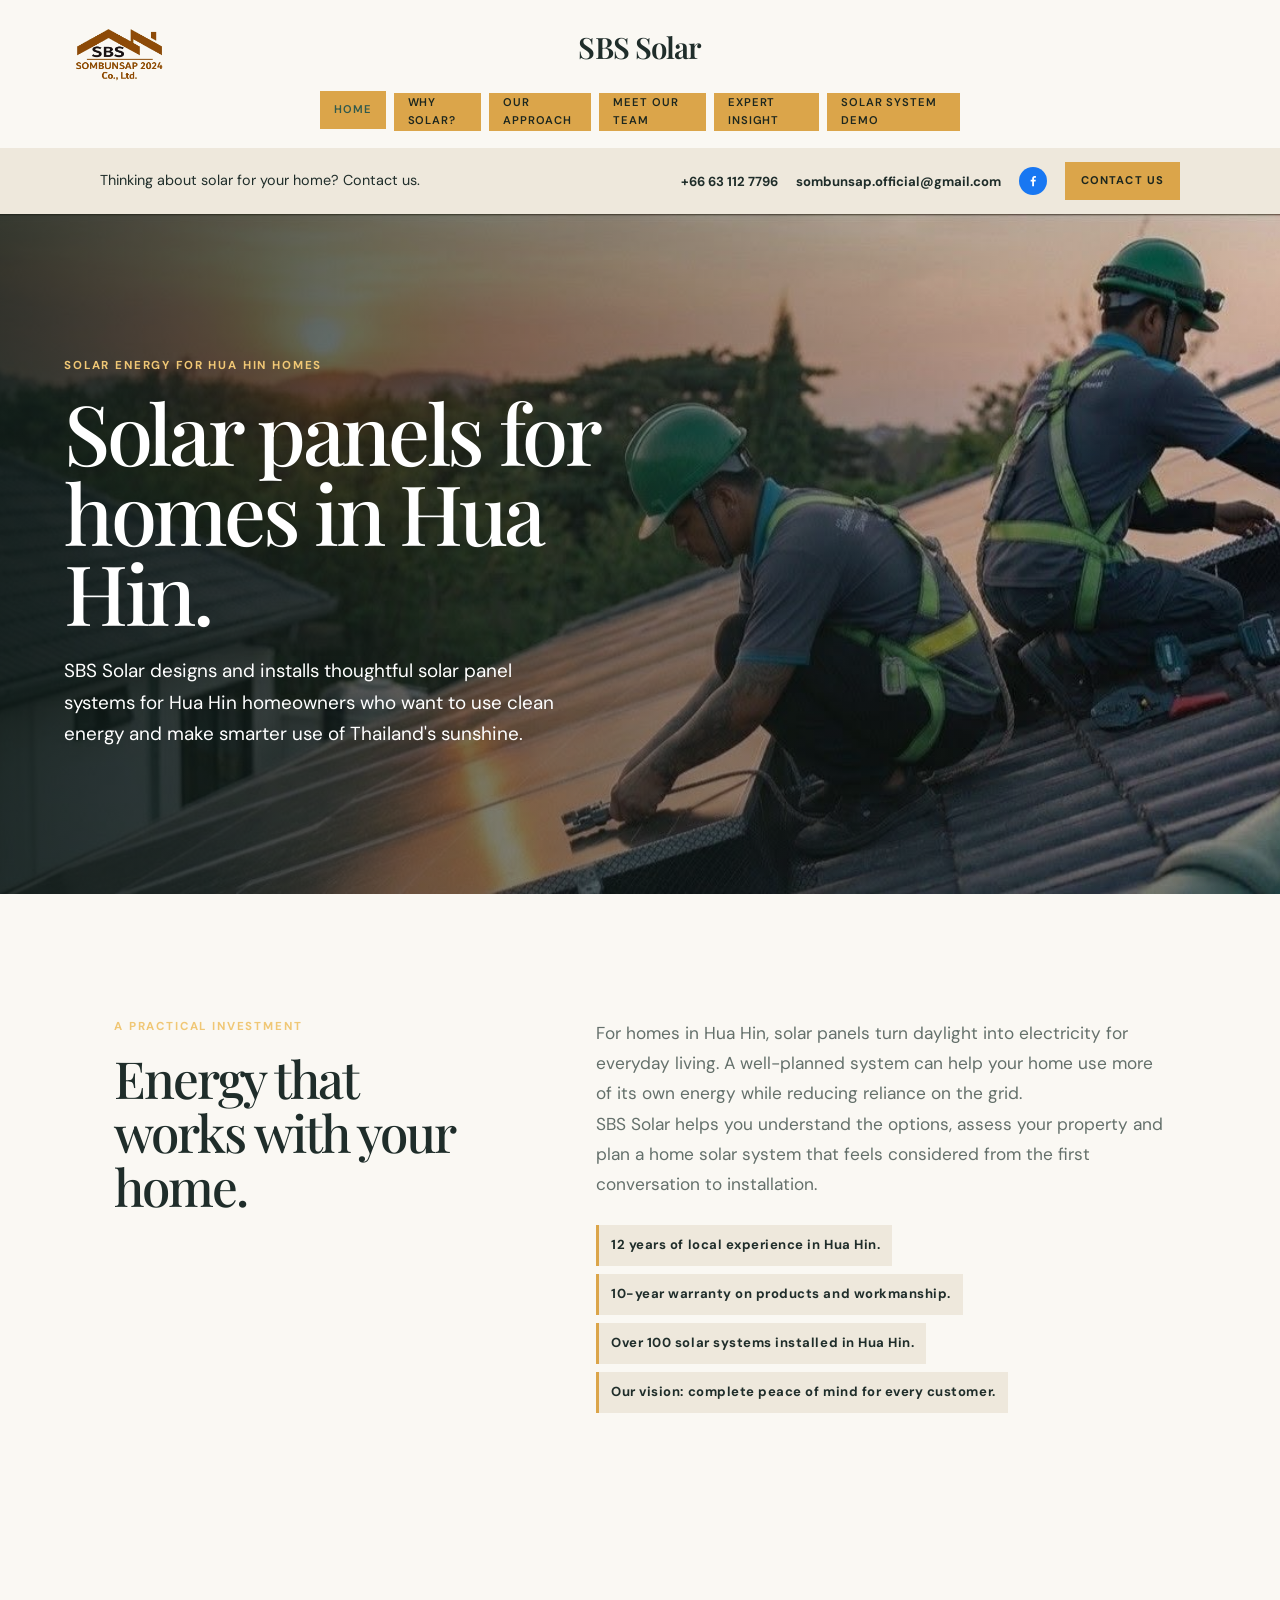
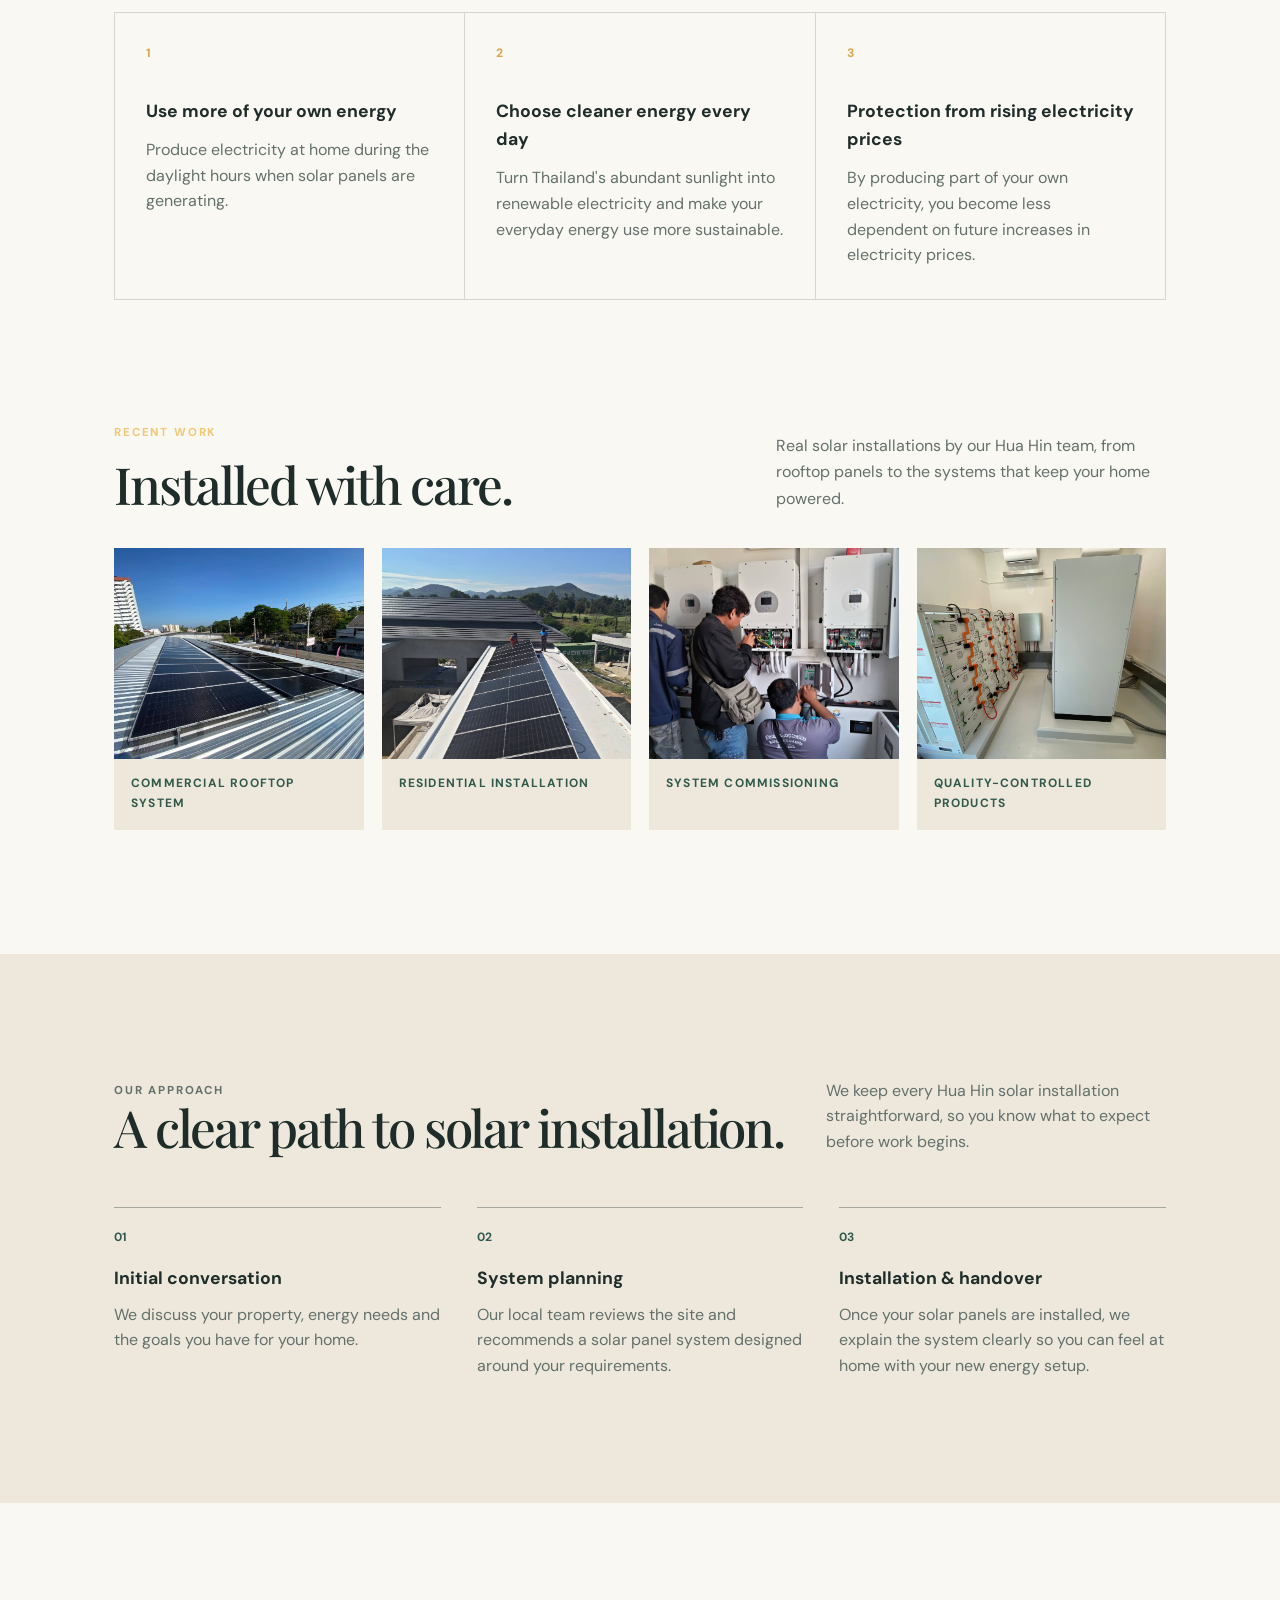
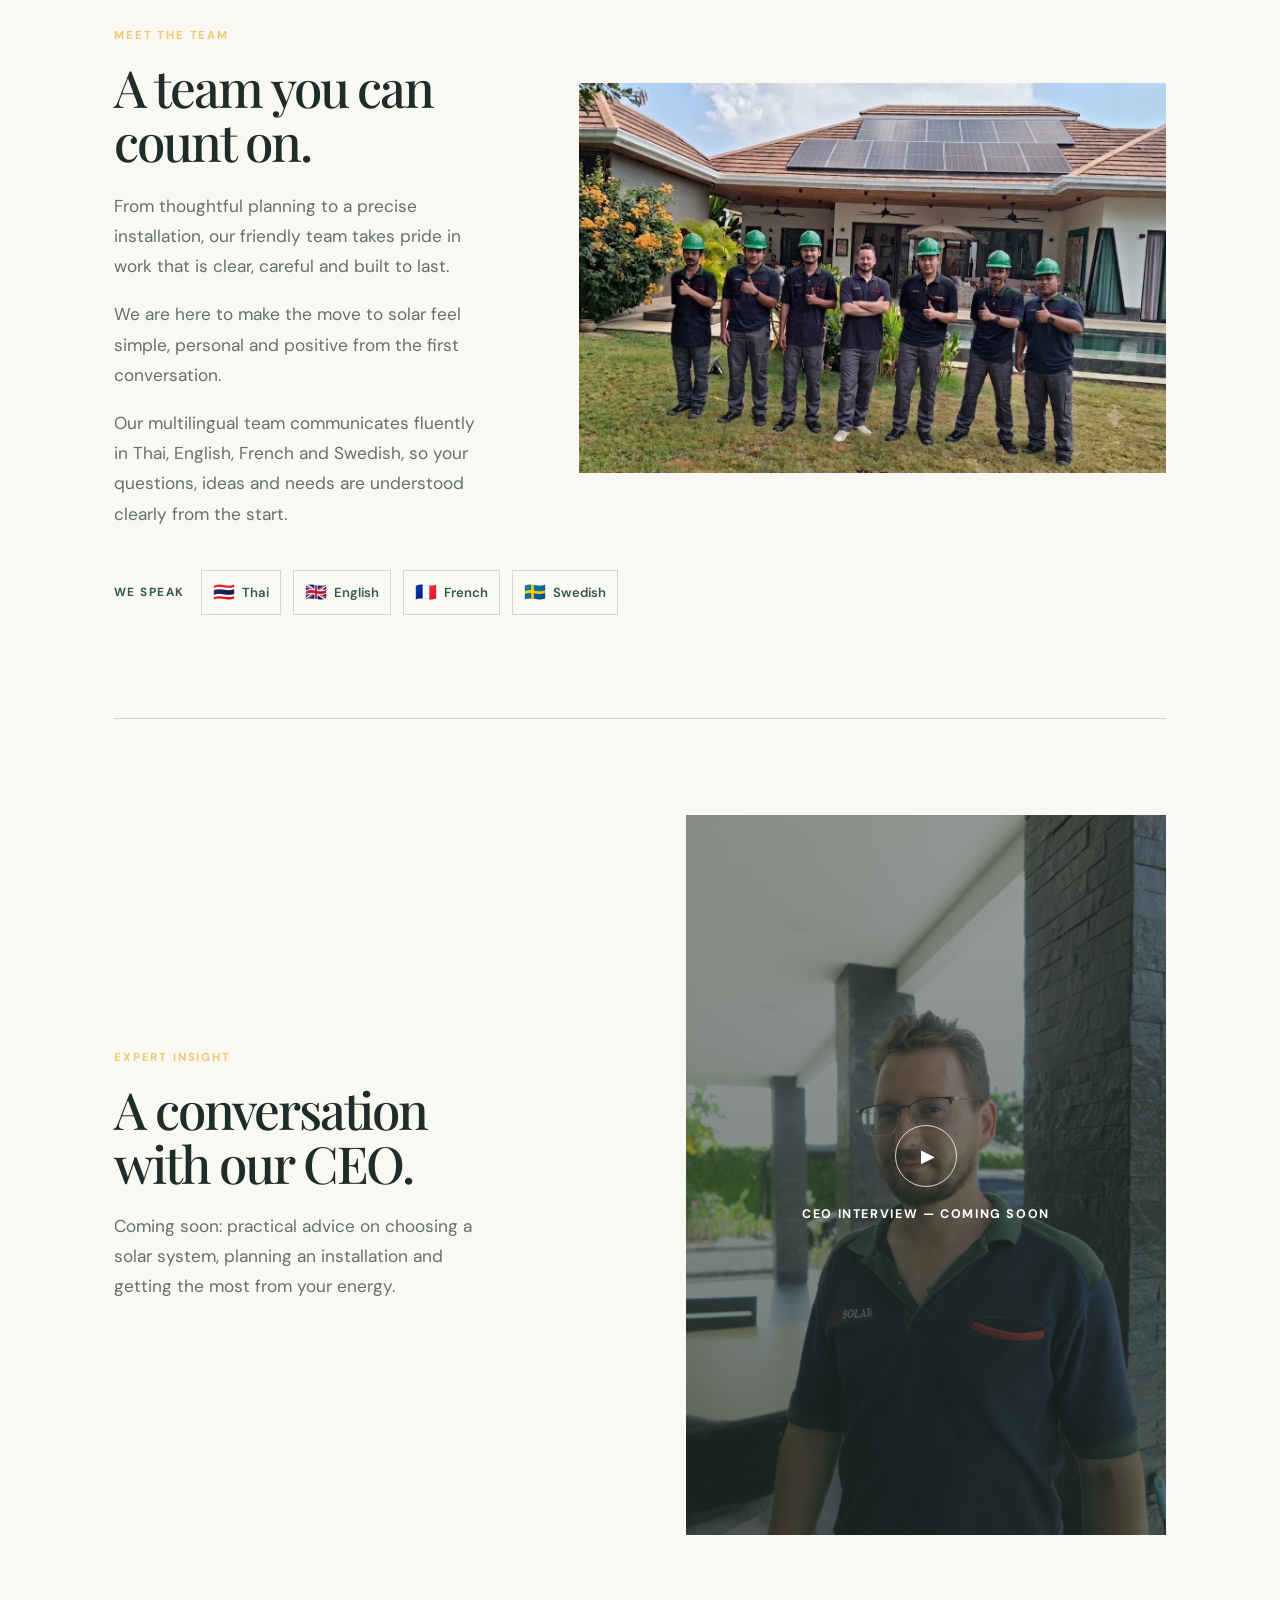
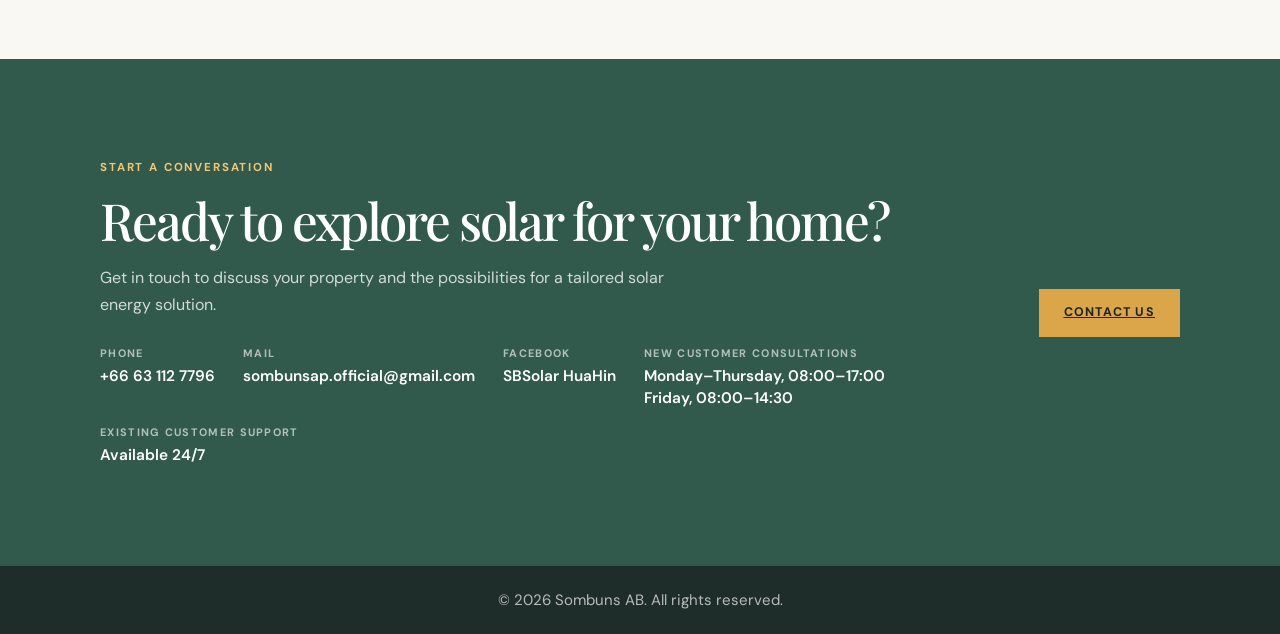
==== commit dee94754: "Add files via upload" ====
--- a/index.html
+++ b/index.html
@@ -1,6 +1,14 @@
 <!DOCTYPE html>
 <html lang="en">
 <head>
+    <!-- Google tag (gtag.js) -->
+    <script async src="https://www.googletagmanager.com/gtag/js?id=G-6DM8T6DSWB"></script>
+    <script>
+        window.dataLayer = window.dataLayer || [];
+        function gtag(){dataLayer.push(arguments);}
+        gtag('js', new Date());
+        gtag('config', 'G-6DM8T6DSWB');
+    </script>
     <meta charset="UTF-8">
     <meta name="viewport" content="width=device-width, initial-scale=1.0">
     <title>Reliable Solar Panel Installation in Hua Hin | SBS Solar</title>
@@ -1505,11 +1513,12 @@
         <img src="images/sombunsap-logo-dark-gold-sbs-black.png" alt="Sombunsap Co., Ltd. logo" class="header-icon">
         <nav id="main-menu" class="header-menu" aria-label="Main navigation">
             <ul>
+                <li><a href="/" class="active" aria-current="page">Home</a></li>
                 <li><a href="#why-solar">Why Solar?</a></li>
                 <li><a href="#approach">Our approach</a></li>
                 <li><a href="#team">Meet our team</a></li>
                 <li><a href="#expert-insight">Expert insight</a></li>
-                <li><a href="energy-flow-demo.html">Live demo</a></li>
+                <li><a href="/solar-system-demo/">Solar System Demo</a></li>
             </ul>
         </nav>
     </header>
@@ -1844,7 +1853,7 @@
                 const profileText = isCustomHomeLoad ? "custom home load" : `${householdProfiles[activeProfile].name} profile`;
                 estimatorContact.href = `mailto:sombunsap.official@gmail.com?subject=${encodeURIComponent(`Solar system enquiry - ${count} ${count === 1 ? "panel" : "panels"}`)}&body=${encodeURIComponent(`Hello SBS Solar,\n\nI explored the ${profileText}: ${count} of your 640 W panels (${systemKwp.toFixed(1)} kWp), ${selectedSunHours.toFixed(1)} average sun hours, ${selectedDailyUse} kWh daily household use and ${batteryLabel.toLowerCase()}. I would like to discuss my property.\n\nThank you.`)}`;
                 const demoParameters = new URLSearchParams({ panels: String(count), battery: String(selectedBatterySize), dailyUse: String(selectedDailyUse), profile: isCustomHomeLoad ? "custom" : activeProfile, season: activeSeason || "custom", sunHours: String(selectedSunHours) });
-                simulatorLink.href = `energy-flow-demo.html?${demoParameters.toString()}`;
+                simulatorLink.href = `/solar-system-demo/?${demoParameters.toString()}`;
 
             };
 
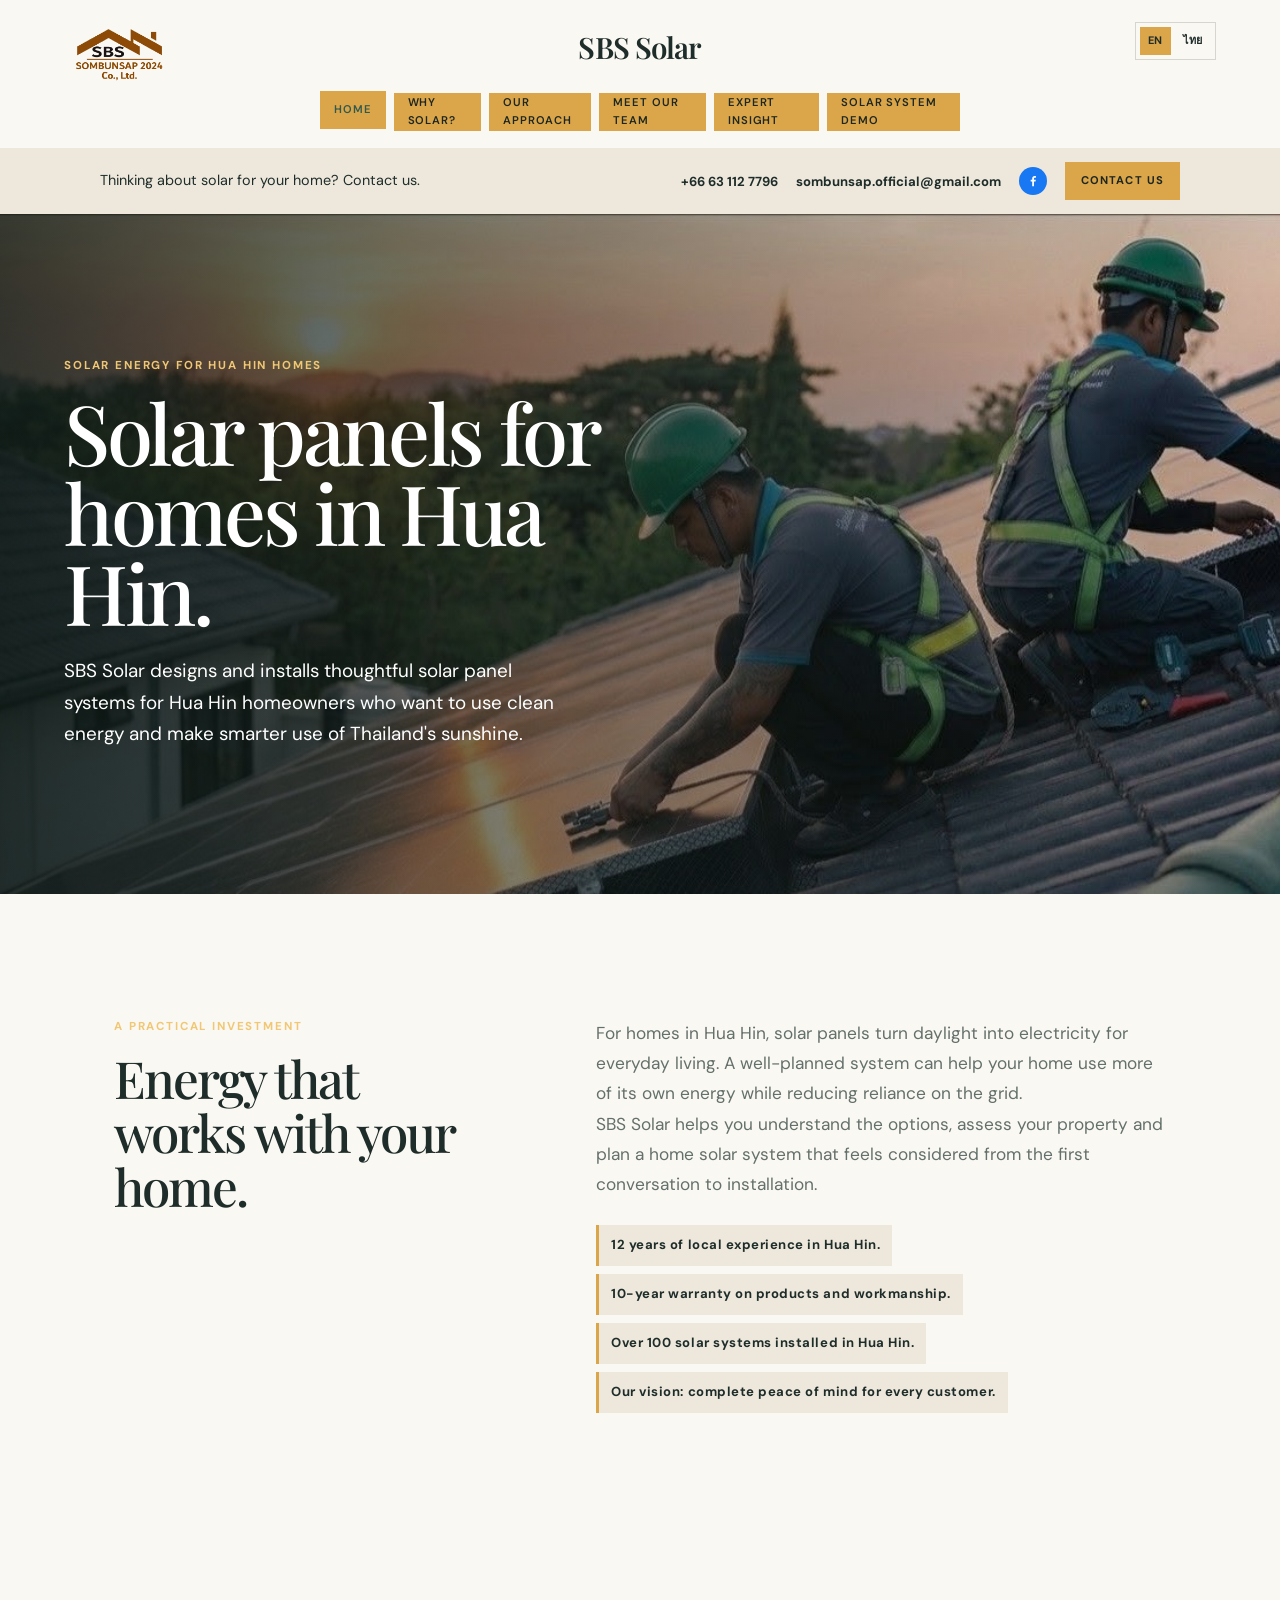
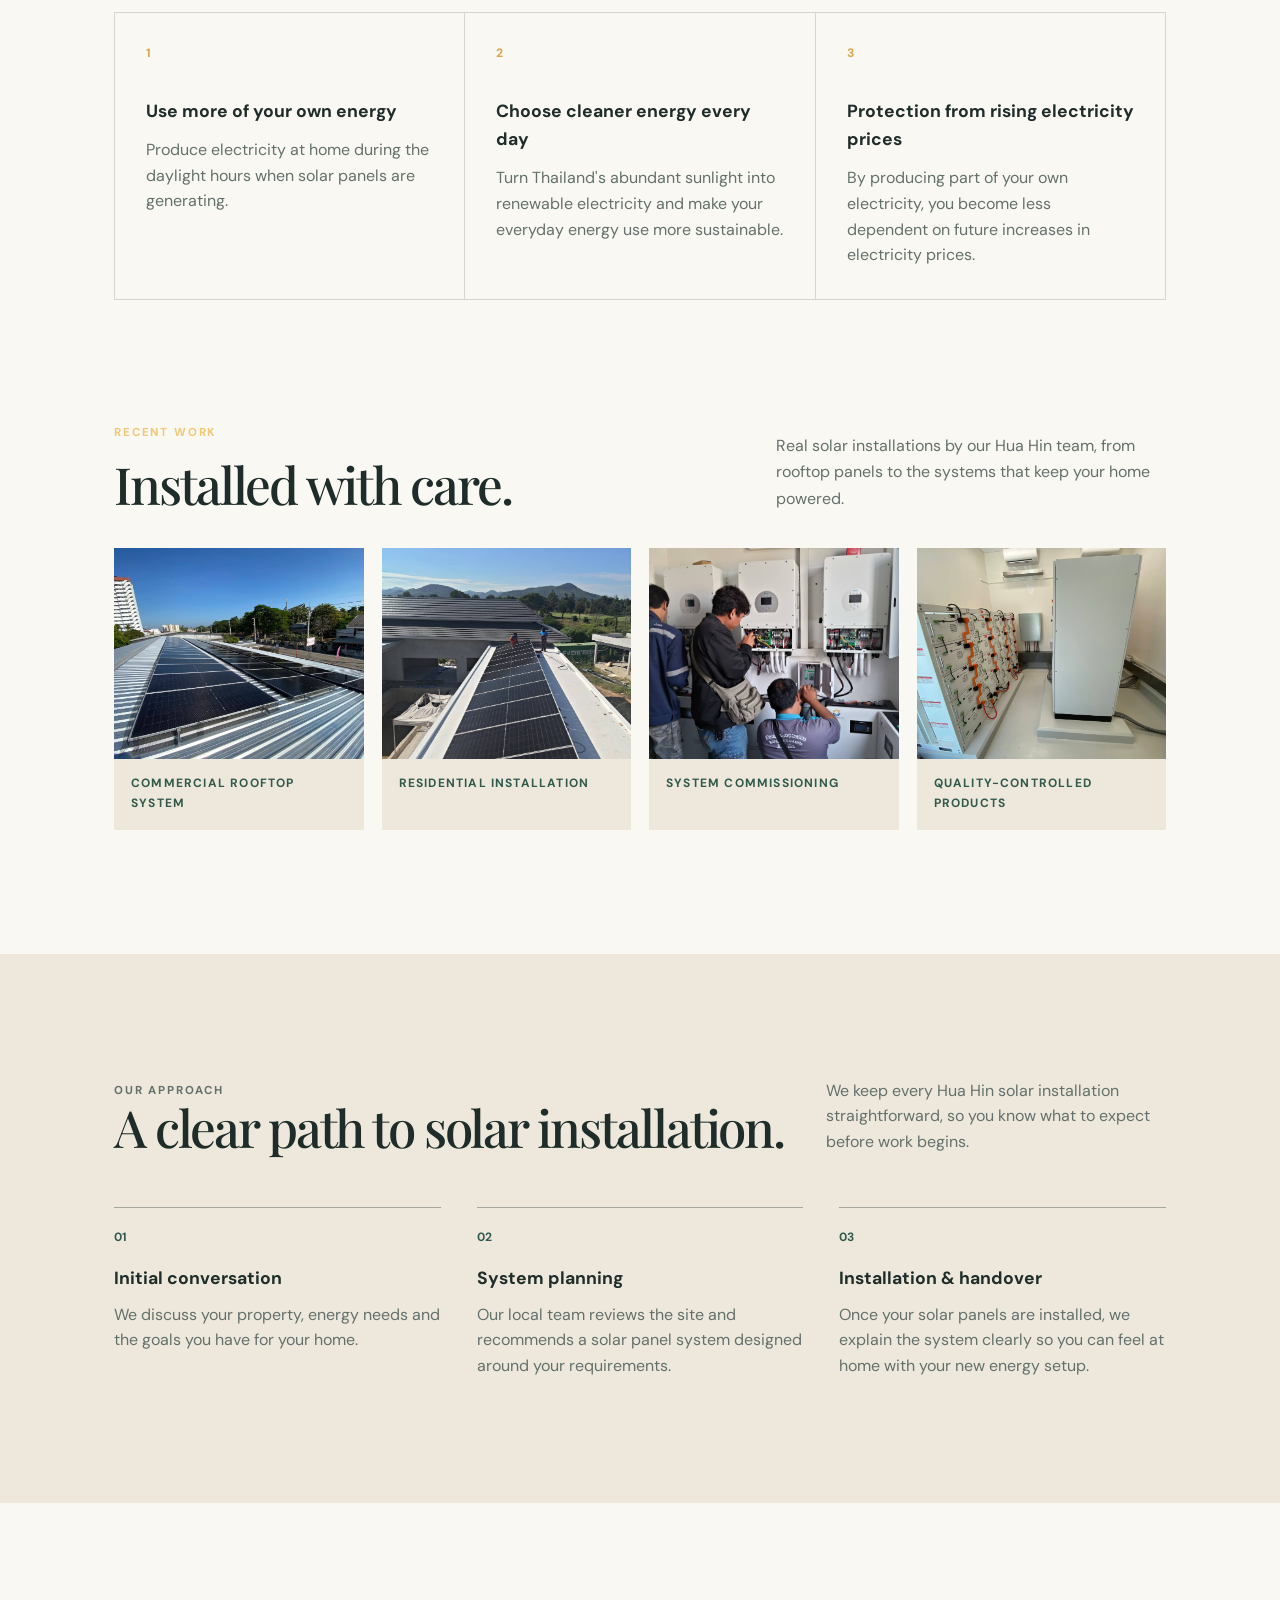
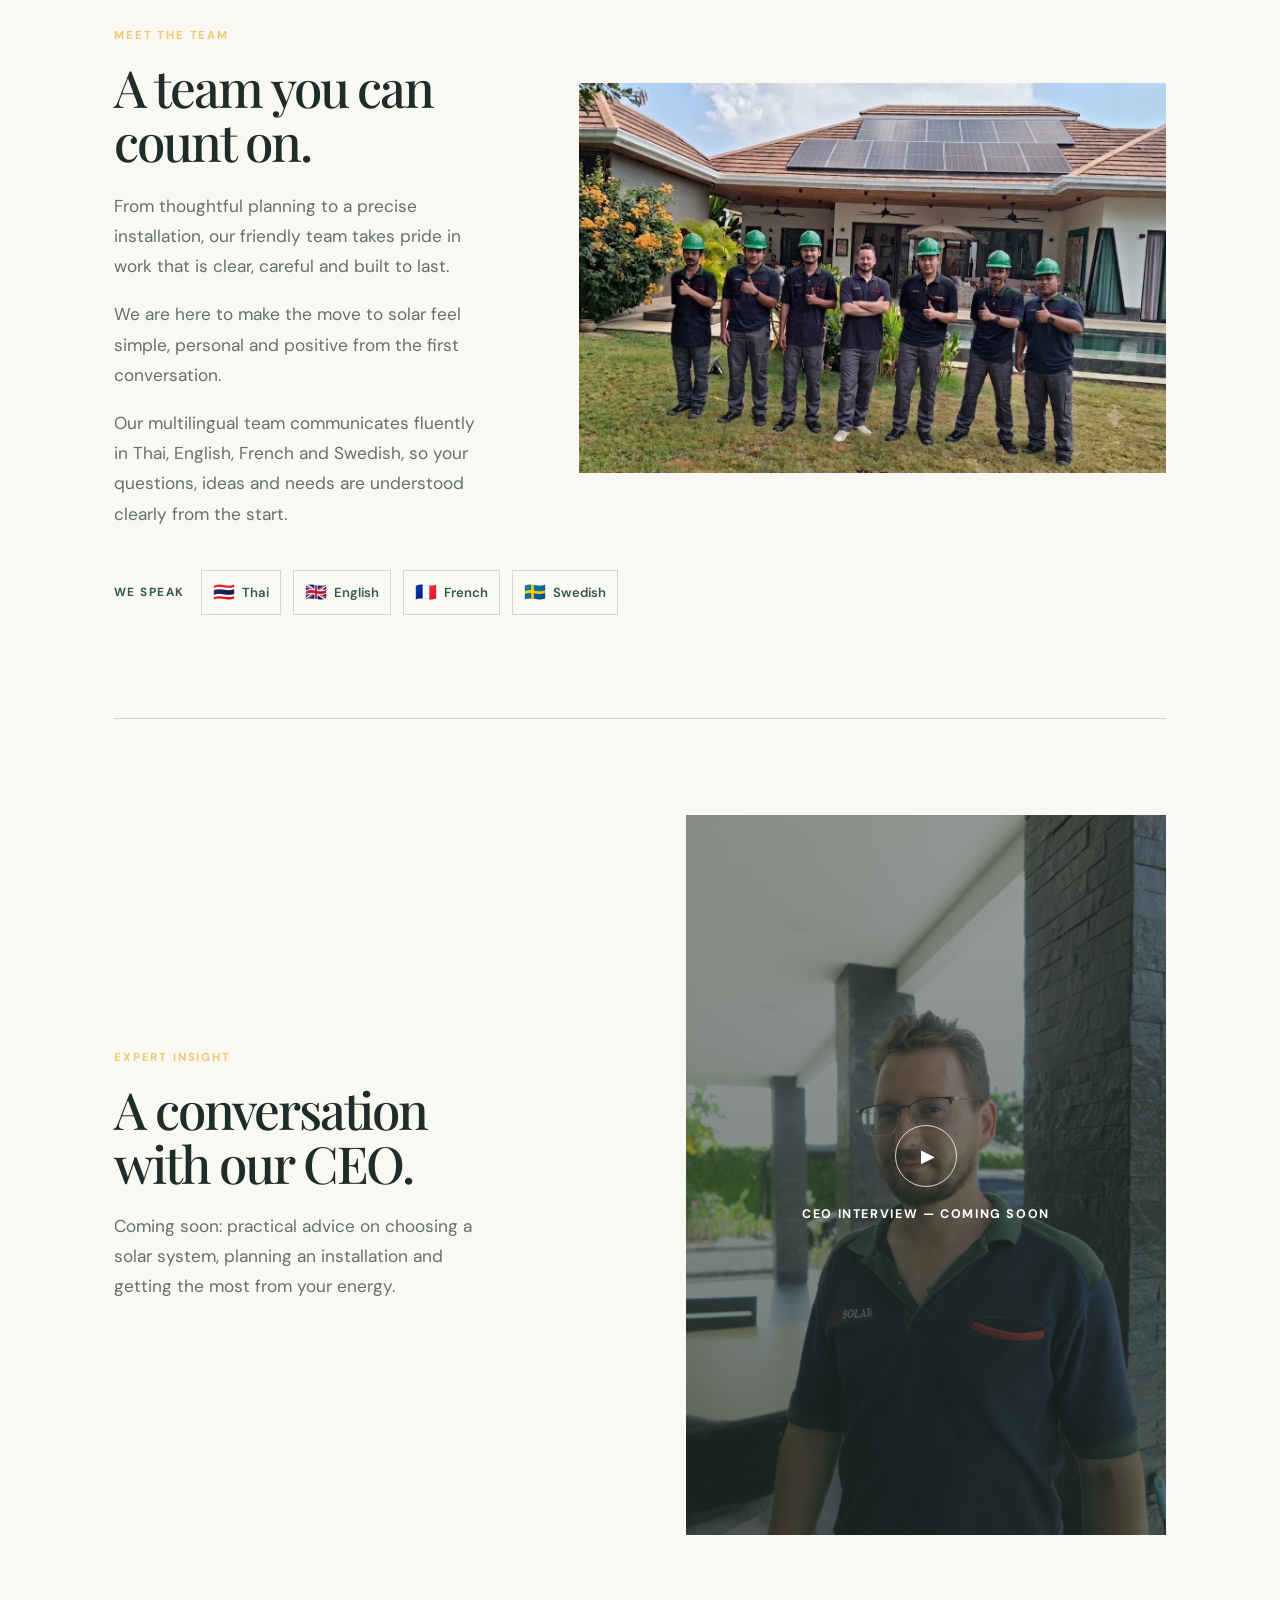
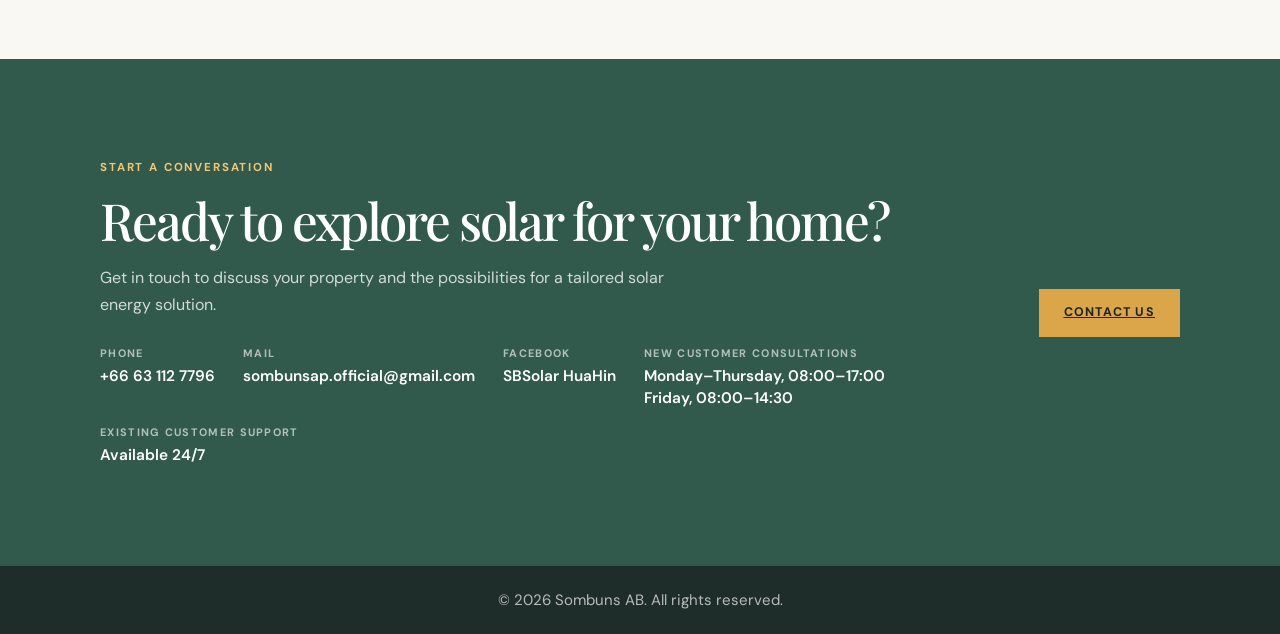
==== commit 0b6b232a: "Add files via upload" ====
--- a/index.html
+++ b/index.html
@@ -15,7 +15,7 @@
     <meta name="description" content="Reliable solar panel installation for homes in Hua Hin. SBS Solar brings 12 years of local experience. Call +66 63 112 7796 for a consultation.">
     <link rel="canonical" href="https://sbsolarservice.com/">
     <link rel="icon" href="favicon.svg" type="image/svg+xml">
-    <script type="application/ld+json">
+    <script id="local-business-schema" type="application/ld+json">
         {
             "@context": "https://schema.org",
             "@type": "LocalBusiness",
@@ -66,7 +66,7 @@
             ]
         }
     </script>
-    <script type="application/ld+json">
+    <script id="website-schema" type="application/ld+json">
         {
             "@context": "https://schema.org",
             "@type": "WebSite",
@@ -78,7 +78,7 @@
     </script>
     <link rel="preconnect" href="https://fonts.googleapis.com">
     <link rel="preconnect" href="https://fonts.gstatic.com" crossorigin>
-    <link href="https://fonts.googleapis.com/css2?family=DM+Sans:wght@400;500;600;700&amp;family=Playfair+Display:wght@500;600&amp;display=swap" rel="stylesheet">
+    <link href="https://fonts.googleapis.com/css2?family=DM+Sans:wght@400;500;600;700&amp;family=Noto+Sans+Thai:wght@400;500;600;700&amp;family=Playfair+Display:wght@500;600&amp;display=swap" rel="stylesheet">
     <link rel="stylesheet" href="style.css">
     <style>
         :root {
@@ -130,6 +130,47 @@
             margin: 0;
         }
 
+        .language-switcher {
+            position: absolute;
+            top: 22px;
+            right: 5vw;
+            display: inline-flex;
+            gap: 4px;
+            align-items: center;
+            padding: 4px;
+            border: 1px solid #d7d6ce;
+            background: var(--solar-cream);
+        }
+
+        .language-switcher__button {
+            min-height: 28px;
+            padding: 0 8px;
+            border: 0;
+            background: transparent;
+            color: var(--solar-ink);
+            cursor: pointer;
+            font: inherit;
+            font-size: 0.68rem;
+            font-weight: 700;
+            letter-spacing: 0.06em;
+        }
+
+        .language-switcher__button[aria-pressed="true"] {
+            background: var(--solar-sun);
+        }
+
+        html[lang="th"] .investment-page {
+            font-family: "Noto Sans Thai", "DM Sans", Arial, sans-serif;
+        }
+
+        html[lang="th"] .investment-page .site-name,
+        html[lang="th"] .investment-page h1,
+        html[lang="th"] .investment-page h2,
+        html[lang="th"] .investment-page h3 {
+            font-family: "Noto Sans Thai", "DM Sans", Arial, sans-serif;
+            letter-spacing: 0;
+        }
+
         .menu-toggle {
             display: none;
         }
@@ -1105,7 +1146,7 @@
             font-weight: 600;
         }
 
-        .language-badge span {
+        .language-badge > span[aria-hidden="true"] {
             font-size: 1.1rem;
         }
 
@@ -1266,6 +1307,17 @@
 
             .investment-page .header-icon {
                 display: none;
+            }
+
+            .language-switcher {
+                top: 23px;
+                right: calc(5vw + 112px);
+            }
+
+            .language-switcher__button {
+                min-height: 27px;
+                padding: 0 6px;
+                font-size: 0.62rem;
             }
 
             .header-menu {
@@ -1508,72 +1560,76 @@
     <header>
         <p class="site-name">SBS Solar</p>
         <button class="menu-toggle" type="button" aria-label="Open menu" aria-expanded="false" aria-controls="main-menu">
-            <span>Menu</span><span aria-hidden="true">☰</span>
+            <span data-i18n="menu">Menu</span><span aria-hidden="true">☰</span>
         </button>
         <img src="images/sombunsap-logo-dark-gold-sbs-black.png" alt="Sombunsap Co., Ltd. logo" class="header-icon">
+        <div class="language-switcher" aria-label="Choose language" data-i18n-aria-label="languageSwitcher">
+            <button class="language-switcher__button" type="button" data-language="en" aria-pressed="true">EN</button>
+            <button class="language-switcher__button" type="button" data-language="th" aria-pressed="false">ไทย</button>
+        </div>
         <nav id="main-menu" class="header-menu" aria-label="Main navigation">
             <ul>
-                <li><a href="/" class="active" aria-current="page">Home</a></li>
-                <li><a href="#why-solar">Why Solar?</a></li>
-                <li><a href="#approach">Our approach</a></li>
-                <li><a href="#team">Meet our team</a></li>
-                <li><a href="#expert-insight">Expert insight</a></li>
-                <li><a href="/solar-system-demo/">Solar System Demo</a></li>
+                <li><a href="/" class="active" aria-current="page" data-i18n="navHome">Home</a></li>
+                <li><a href="#why-solar" data-i18n="navWhySolar">Why Solar?</a></li>
+                <li><a href="#approach" data-i18n="navApproach">Our approach</a></li>
+                <li><a href="#team" data-i18n="navTeam">Meet our team</a></li>
+                <li><a href="#expert-insight" data-i18n="navInsight">Expert insight</a></li>
+                <li><a href="/solar-system-demo/" data-i18n="navDemo">Solar System Demo</a></li>
             </ul>
         </nav>
     </header>
 
     <section class="top-contact" aria-label="Contact SBS Solar">
-        <p>Thinking about solar for your home? Contact us.</p>
+        <p data-i18n="topContact">Thinking about solar for your home? Contact us.</p>
         <div class="top-contact__actions">
             <a class="top-contact__phone" href="tel:+66631127796">+66 63 112 7796</a>
             <a class="top-contact__link" href="mailto:sombunsap.official@gmail.com">sombunsap.official@gmail.com</a>
-            <a class="top-contact__facebook" href="https://www.facebook.com/profile.php?id=61573832666420" target="_blank" rel="noopener noreferrer" aria-label="Visit SBS Solar on Facebook">
+            <a class="top-contact__facebook" href="https://www.facebook.com/profile.php?id=61573832666420" target="_blank" rel="noopener noreferrer" aria-label="Visit SBS Solar on Facebook" data-i18n-aria-label="facebookVisit">
                 <svg viewBox="0 0 24 24" aria-hidden="true"><path d="M13.7 21v-8h2.7l.4-3.1h-3.1v-2c0-.9.3-1.5 1.6-1.5h1.7V3.6c-.3 0-1.3-.1-2.4-.1-2.4 0-4 1.5-4 4.1v2.3H8v3.1h2.6v8h3.1Z"/></svg>
             </a>
-            <a class="top-contact__button" href="#contact">Contact us</a>
+            <a class="top-contact__button" href="#contact" data-i18n="contactUs">Contact us</a>
         </div>
     </section>
 
     <main>
         <section class="solar-hero" aria-labelledby="solar-hero-title">
-            <img class="solar-hero__image" src="images/Solarcell.jpg" alt="Solar panels on a roof in Hua Hin">
+            <img class="solar-hero__image" src="images/Solarcell.jpg" alt="Solar panels on a roof in Hua Hin" data-i18n-alt="heroImage">
             <div class="solar-hero__content">
-                <p class="eyebrow">Solar energy for Hua Hin homes</p>
-                <h1 id="solar-hero-title">Solar panels for homes in Hua Hin.</h1>
-                <p>SBS Solar designs and installs thoughtful solar panel systems for Hua Hin homeowners who want to use clean energy and make smarter use of Thailand's sunshine.</p>
+                <p class="eyebrow" data-i18n="heroEyebrow">Solar energy for Hua Hin homes</p>
+                <h1 id="solar-hero-title" data-i18n="heroTitle">Solar panels for homes in Hua Hin.</h1>
+                <p data-i18n="heroCopy">SBS Solar designs and installs thoughtful solar panel systems for Hua Hin homeowners who want to use clean energy and make smarter use of Thailand's sunshine.</p>
             </div>
         </section>
 
         <section id="why-solar" class="solar-section solar-introduction" aria-labelledby="solar-introduction-title">
             <div>
-                <p class="eyebrow">A practical investment</p>
-                <h2 id="solar-introduction-title">Energy that works with your home.</h2>
+                <p class="eyebrow" data-i18n="introEyebrow">A practical investment</p>
+                <h2 id="solar-introduction-title" data-i18n="introTitle">Energy that works with your home.</h2>
             </div>
             <div class="solar-copy">
-                <p>For homes in Hua Hin, solar panels turn daylight into electricity for everyday living. A well-planned system can help your home use more of its own energy while reducing reliance on the grid.</p>
-                <p>SBS Solar helps you understand the options, assess your property and plan a home solar system that feels considered from the first conversation to installation.</p>
-                <p class="local-experience">12 years of local experience in Hua Hin.</p>
-                <p class="local-experience">10-year warranty on products and workmanship.</p>
-                <p class="local-experience">Over 100 solar systems installed in Hua Hin.</p>
-                <p class="local-experience">Our vision: complete peace of mind for every customer.</p>
+                <p data-i18n="introCopy1">For homes in Hua Hin, solar panels turn daylight into electricity for everyday living. A well-planned system can help your home use more of its own energy while reducing reliance on the grid.</p>
+                <p data-i18n="introCopy2">SBS Solar helps you understand the options, assess your property and plan a home solar system that feels considered from the first conversation to installation.</p>
+                <p class="local-experience" data-i18n="experienceYears">12 years of local experience in Hua Hin.</p>
+                <p class="local-experience" data-i18n="warranty">10-year warranty on products and workmanship.</p>
+                <p class="local-experience" data-i18n="installations">Over 100 solar systems installed in Hua Hin.</p>
+                <p class="local-experience" data-i18n="vision">Our vision: complete peace of mind for every customer.</p>
             </div>
 
-            <div class="benefit-grid" aria-label="Benefits of solar energy">
+            <div class="benefit-grid" aria-label="Benefits of solar energy" data-i18n-aria-label="benefitsAria">
                 <article class="benefit-card">
                     <span class="benefit-number">1</span>
-                    <h3>Use more of your own energy</h3>
-                    <p>Produce electricity at home during the daylight hours when solar panels are generating.</p>
+                    <h3 data-i18n="benefit1Title">Use more of your own energy</h3>
+                    <p data-i18n="benefit1Copy">Produce electricity at home during the daylight hours when solar panels are generating.</p>
                 </article>
                 <article class="benefit-card">
                     <span class="benefit-number">2</span>
-                    <h3>Choose cleaner energy every day</h3>
-                    <p>Turn Thailand's abundant sunlight into renewable electricity and make your everyday energy use more sustainable.</p>
+                    <h3 data-i18n="benefit2Title">Choose cleaner energy every day</h3>
+                    <p data-i18n="benefit2Copy">Turn Thailand's abundant sunlight into renewable electricity and make your everyday energy use more sustainable.</p>
                 </article>
                 <article class="benefit-card">
                     <span class="benefit-number">3</span>
-                    <h3>Protection from rising electricity prices</h3>
-                    <p>By producing part of your own electricity, you become less dependent on future increases in electricity prices.</p>
+                    <h3 data-i18n="benefit3Title">Protection from rising electricity prices</h3>
+                    <p data-i18n="benefit3Copy">By producing part of your own electricity, you become less dependent on future increases in electricity prices.</p>
                 </article>
             </div>
         </section>
@@ -1581,27 +1637,27 @@
         <section class="solar-section solar-projects" aria-labelledby="projects-title">
             <div class="solar-projects__header">
                 <div>
-                    <p class="eyebrow">Recent work</p>
-                    <h2 id="projects-title">Installed with care.</h2>
+                    <p class="eyebrow" data-i18n="projectsEyebrow">Recent work</p>
+                    <h2 id="projects-title" data-i18n="projectsTitle">Installed with care.</h2>
                 </div>
-                <p>Real solar installations by our Hua Hin team, from rooftop panels to the systems that keep your home powered.</p>
+                <p data-i18n="projectsCopy">Real solar installations by our Hua Hin team, from rooftop panels to the systems that keep your home powered.</p>
             </div>
             <div class="project-gallery">
                 <figure class="project-card">
-                    <img src="images/IMG_5833.JPG" alt="Solar panels installed on a commercial rooftop">
-                    <figcaption>Commercial rooftop system</figcaption>
+                    <img src="images/IMG_5833.JPG" alt="Solar panels installed on a commercial rooftop" data-i18n-alt="project1Alt">
+                    <figcaption data-i18n="project1Caption">Commercial rooftop system</figcaption>
                 </figure>
                 <figure class="project-card">
-                    <img src="images/Solarcell (kopia).jpg" alt="Solar panels being installed on a home in Hua Hin">
-                    <figcaption>Residential installation</figcaption>
+                    <img src="images/Solarcell (kopia).jpg" alt="Solar panels being installed on a home in Hua Hin" data-i18n-alt="project2Alt">
+                    <figcaption data-i18n="project2Caption">Residential installation</figcaption>
                 </figure>
                 <figure class="project-card">
-                    <img src="images/Working solarcell.jpg" alt="Technicians configuring a solar battery system">
-                    <figcaption>System commissioning</figcaption>
+                    <img src="images/Working solarcell.jpg" alt="Technicians configuring a solar battery system" data-i18n-alt="project3Alt">
+                    <figcaption data-i18n="project3Caption">System commissioning</figcaption>
                 </figure>
                 <figure class="project-card">
-                    <img src="images/Batterisolarpt.jpg" alt="Quality-controlled solar battery system installed by the team">
-                    <figcaption>Quality-controlled products</figcaption>
+                    <img src="images/Batterisolarpt.jpg" alt="Quality-controlled solar battery system installed by the team" data-i18n-alt="project4Alt">
+                    <figcaption data-i18n="project4Caption">Quality-controlled products</figcaption>
                 </figure>
             </div>
         </section>
@@ -1610,23 +1666,23 @@
             <div class="solar-section">
                 <div class="solar-process__header">
                     <div>
-                        <p class="eyebrow">Our approach</p>
-                        <h2>A clear path to solar installation.</h2>
+                        <p class="eyebrow" data-i18n="approachEyebrow">Our approach</p>
+                        <h2 data-i18n="approachTitle">A clear path to solar installation.</h2>
                     </div>
-                    <p>We keep every Hua Hin solar installation straightforward, so you know what to expect before work begins.</p>
+                    <p data-i18n="approachCopy">We keep every Hua Hin solar installation straightforward, so you know what to expect before work begins.</p>
                 </div>
                 <div class="steps">
                     <article class="step">
-                        <h3>Initial conversation</h3>
-                        <p>We discuss your property, energy needs and the goals you have for your home.</p>
+                        <h3 data-i18n="step1Title">Initial conversation</h3>
+                        <p data-i18n="step1Copy">We discuss your property, energy needs and the goals you have for your home.</p>
                     </article>
                     <article class="step">
-                        <h3>System planning</h3>
-                        <p>Our local team reviews the site and recommends a solar panel system designed around your requirements.</p>
+                        <h3 data-i18n="step2Title">System planning</h3>
+                        <p data-i18n="step2Copy">Our local team reviews the site and recommends a solar panel system designed around your requirements.</p>
                     </article>
                     <article class="step">
-                        <h3>Installation &amp; handover</h3>
-                        <p>Once your solar panels are installed, we explain the system clearly so you can feel at home with your new energy setup.</p>
+                        <h3 data-i18n="step3Title">Installation &amp; handover</h3>
+                        <p data-i18n="step3Copy">Once your solar panels are installed, we explain the system clearly so you can feel at home with your new energy setup.</p>
                     </article>
                 </div>
             </div>
@@ -1634,34 +1690,34 @@
 
         <section id="team" class="solar-section engineer-section" aria-labelledby="team-title">
             <div>
-                <p class="eyebrow">Meet the team</p>
-                <h2 id="team-title">A team you can count on.</h2>
+                <p class="eyebrow" data-i18n="teamEyebrow">Meet the team</p>
+                <h2 id="team-title" data-i18n="teamTitle">A team you can count on.</h2>
                 <div class="solar-copy team-copy">
-                    <p>From thoughtful planning to a precise installation, our friendly team takes pride in work that is clear, careful and built to last.</p>
-                    <p>We are here to make the move to solar feel simple, personal and positive from the first conversation.</p>
-                    <p>Our multilingual team communicates fluently in Thai, English, French and Swedish, so your questions, ideas and needs are understood clearly from the start.</p>
+                    <p data-i18n="teamCopy1">From thoughtful planning to a precise installation, our friendly team takes pride in work that is clear, careful and built to last.</p>
+                    <p data-i18n="teamCopy2">We are here to make the move to solar feel simple, personal and positive from the first conversation.</p>
+                    <p data-i18n="teamCopy3">Our multilingual team communicates fluently in Thai, English, French and Swedish, so your questions, ideas and needs are understood clearly from the start.</p>
                 </div>
             </div>
             <figure class="team-image">
-                <img src="images/Team.JPG" alt="The Sombuns Solar installation team in front of a completed home solar project">
+                <img src="images/Team.JPG" alt="The Sombuns Solar installation team in front of a completed home solar project" data-i18n-alt="teamImage">
             </figure>
-            <div class="language-bar" aria-label="Languages we speak">
-                <span class="language-bar__label">We speak</span>
-                <span class="language-badge"><span aria-hidden="true">🇹🇭</span> Thai</span>
-                <span class="language-badge"><span aria-hidden="true">🇬🇧</span> English</span>
-                <span class="language-badge"><span aria-hidden="true">🇫🇷</span> French</span>
-                <span class="language-badge"><span aria-hidden="true">🇸🇪</span> Swedish</span>
+            <div class="language-bar" aria-label="Languages we speak" data-i18n-aria-label="spokenLanguagesAria">
+                <span class="language-bar__label" data-i18n="weSpeak">We speak</span>
+                <span class="language-badge"><span aria-hidden="true">🇹🇭</span> <span data-i18n="thai">Thai</span></span>
+                <span class="language-badge"><span aria-hidden="true">🇬🇧</span> <span data-i18n="english">English</span></span>
+                <span class="language-badge"><span aria-hidden="true">🇫🇷</span> <span data-i18n="french">French</span></span>
+                <span class="language-badge"><span aria-hidden="true">🇸🇪</span> <span data-i18n="swedish">Swedish</span></span>
             </div>
             <div id="expert-insight" class="engineer-interview">
                 <div class="engineer-interview__copy">
-                    <p class="eyebrow">Expert insight</p>
-                    <h2>A conversation with our CEO.</h2>
-                    <p>Coming soon: practical advice on choosing a solar system, planning an installation and getting the most from your energy.</p>
+                    <p class="eyebrow" data-i18n="insightEyebrow">Expert insight</p>
+                    <h2 data-i18n="insightTitle">A conversation with our CEO.</h2>
+                    <p data-i18n="insightCopy">Coming soon: practical advice on choosing a solar system, planning an installation and getting the most from your energy.</p>
                 </div>
-                <div class="engineer-interview__video" role="img" aria-label="Space reserved for an interview video with the Chief Engineer">
+                <div class="engineer-interview__video" role="img" aria-label="Space reserved for an interview video with the Chief Engineer" data-i18n-aria-label="interviewAria">
                     <div>
                         <span class="play-mark" aria-hidden="true">▶</span>
-                        <p>CEO interview — coming soon</p>
+                        <p data-i18n="interviewComingSoon">CEO interview — coming soon</p>
                     </div>
                 </div>
             </div>
@@ -1669,40 +1725,216 @@
 
         <section id="contact" class="solar-contact" aria-labelledby="solar-contact-title">
             <div>
-                <p class="eyebrow">Start a conversation</p>
-                <h2 id="solar-contact-title">Ready to explore solar for your home?</h2>
-                <p>Get in touch to discuss your property and the possibilities for a tailored solar energy solution.</p>
+                <p class="eyebrow" data-i18n="contactEyebrow">Start a conversation</p>
+                <h2 id="solar-contact-title" data-i18n="contactTitle">Ready to explore solar for your home?</h2>
+                <p data-i18n="contactCopy">Get in touch to discuss your property and the possibilities for a tailored solar energy solution.</p>
                 <div class="contact-details">
                     <a class="contact-detail" href="tel:+66631127796">
-                        <span class="contact-detail__label">Phone</span>
+                        <span class="contact-detail__label" data-i18n="phone">Phone</span>
                         +66 63 112 7796
                     </a>
                     <a class="contact-detail" href="mailto:sombunsap.official@gmail.com">
-                        <span class="contact-detail__label">Mail</span>
+                        <span class="contact-detail__label" data-i18n="mail">Mail</span>
                         sombunsap.official@gmail.com
                     </a>
                     <a class="contact-detail" href="https://www.facebook.com/profile.php?id=61573832666420" target="_blank" rel="noopener noreferrer">
-                        <span class="contact-detail__label">Facebook</span>
+                        <span class="contact-detail__label" data-i18n="facebook">Facebook</span>
                         SBSolar HuaHin
                     </a>
                     <div class="contact-detail">
-                        <span class="contact-detail__label">New customer consultations</span>
-                        <span>Monday–Thursday, 08:00–17:00<br>Friday, 08:00–14:30</span>
+                        <span class="contact-detail__label" data-i18n="newCustomerConsultations">New customer consultations</span>
+                        <span data-i18n-html="newCustomerHours">Monday–Thursday, 08:00–17:00<br>Friday, 08:00–14:30</span>
                     </div>
                     <div class="contact-detail">
-                        <span class="contact-detail__label">Existing customer support</span>
-                        <span>Available 24/7</span>
+                        <span class="contact-detail__label" data-i18n="existingCustomerSupport">Existing customer support</span>
+                        <span data-i18n="available247">Available 24/7</span>
                     </div>
                 </div>
             </div>
-            <a class="button" href="mailto:sombunsap.official@gmail.com">Contact us</a>
+            <a class="button" href="mailto:sombunsap.official@gmail.com" data-i18n="contactUs">Contact us</a>
         </section>
     </main>
 
     <footer>
-        <p>&copy; 2026 Sombuns AB. All rights reserved.</p>
+        <p data-i18n="copyright">© 2026 Sombuns AB. All rights reserved.</p>
     </footer>
     <script>
+        const thaiTranslations = {
+            languageSwitcher: "เลือกภาษา",
+            menu: "เมนู",
+            navHome: "หน้าแรก",
+            navWhySolar: "ทำไมต้องโซลาร์เซลล์?",
+            navApproach: "ขั้นตอนการทำงาน",
+            navTeam: "ทีมของเรา",
+            navInsight: "ความรู้จากผู้เชี่ยวชาญ",
+            navDemo: "ทดลองระบบโซลาร์",
+            topContact: "กำลังคิดติดโซลาร์เซลล์ให้บ้านของคุณอยู่ใช่ไหม? ติดต่อเราได้เลย",
+            facebookVisit: "เยี่ยมชม SBS Solar บน Facebook",
+            contactUs: "ติดต่อเรา",
+            heroImage: "แผงโซลาร์เซลล์บนหลังคาในหัวหิน",
+            heroEyebrow: "พลังงานแสงอาทิตย์สำหรับบ้านในหัวหิน",
+            heroTitle: "โซลาร์เซลล์สำหรับบ้านในหัวหิน",
+            heroCopy: "SBS Solar ออกแบบและติดตั้งระบบโซลาร์เซลล์ที่เหมาะกับบ้านของคุณในหัวหิน สำหรับผู้ที่ต้องการใช้พลังงานสะอาดและใช้แสงแดดของประเทศไทยให้คุ้มค่ายิ่งขึ้น",
+            introEyebrow: "การลงทุนที่คุ้มค่า",
+            introTitle: "พลังงานที่ทำงานร่วมกับบ้านของคุณ",
+            introCopy1: "สำหรับบ้านในหัวหิน แผงโซลาร์เซลล์เปลี่ยนแสงอาทิตย์เป็นพลังงานไฟฟ้าสำหรับการใช้ชีวิตประจำวัน ระบบที่วางแผนอย่างดีช่วยให้บ้านของคุณใช้พลังงานที่ผลิตได้เองมากขึ้น และพึ่งพาไฟฟ้าจากระบบหลักน้อยลง",
+            introCopy2: "SBS Solar ช่วยให้คุณเข้าใจตัวเลือก ประเมินพื้นที่ และวางแผนระบบโซลาร์เซลล์สำหรับบ้านอย่างรอบคอบ ตั้งแต่การพูดคุยครั้งแรกจนถึงการติดตั้ง",
+            experienceYears: "ประสบการณ์ในหัวหินกว่า 12 ปี",
+            warranty: "รับประกันสินค้าและงานติดตั้ง 10 ปี",
+            installations: "ติดตั้งระบบโซลาร์เซลล์ในหัวหินแล้วกว่า 100 ระบบ",
+            vision: "วิสัยทัศน์ของเรา: ความสบายใจอย่างเต็มที่สำหรับลูกค้าทุกคน",
+            benefitsAria: "ประโยชน์ของพลังงานแสงอาทิตย์",
+            benefit1Title: "ใช้พลังงานที่ผลิตได้เองมากขึ้น",
+            benefit1Copy: "ผลิตไฟฟ้าใช้เองที่บ้านในช่วงกลางวัน ขณะที่แผงโซลาร์เซลล์กำลังผลิตพลังงาน",
+            benefit2Title: "เลือกใช้พลังงานสะอาดทุกวัน",
+            benefit2Copy: "เปลี่ยนแสงแดดอันอุดมสมบูรณ์ของประเทศไทยเป็นพลังงานหมุนเวียน และทำให้การใช้พลังงานในแต่ละวันยั่งยืนยิ่งขึ้น",
+            benefit3Title: "ช่วยลดผลกระทบจากค่าไฟที่เพิ่มขึ้น",
+            benefit3Copy: "เมื่อผลิตไฟฟ้าใช้เองได้บางส่วน คุณจะพึ่งพาการปรับขึ้นของค่าไฟในอนาคตน้อยลง",
+            projectsEyebrow: "ผลงานล่าสุด",
+            projectsTitle: "ติดตั้งอย่างใส่ใจในทุกรายละเอียด",
+            projectsCopy: "ผลงานติดตั้งโซลาร์เซลล์จริงโดยทีมงานหัวหินของเรา ตั้งแต่แผงบนหลังคาจนถึงระบบที่ช่วยให้บ้านของคุณมีพลังงานใช้อย่างมั่นใจ",
+            project1Alt: "แผงโซลาร์เซลล์ที่ติดตั้งบนหลังคาอาคารพาณิชย์",
+            project1Caption: "ระบบสำหรับหลังคาอาคารพาณิชย์",
+            project2Alt: "การติดตั้งแผงโซลาร์เซลล์บนบ้านในหัวหิน",
+            project2Caption: "งานติดตั้งสำหรับที่อยู่อาศัย",
+            project3Alt: "ช่างเทคนิคกำลังตั้งค่าระบบแบตเตอรี่โซลาร์เซลล์",
+            project3Caption: "การทดสอบและส่งมอบระบบ",
+            project4Alt: "ระบบแบตเตอรี่โซลาร์เซลล์ที่ผ่านการควบคุมคุณภาพและติดตั้งโดยทีมงาน",
+            project4Caption: "ผลิตภัณฑ์ที่ผ่านการควบคุมคุณภาพ",
+            approachEyebrow: "ขั้นตอนการทำงานของเรา",
+            approachTitle: "เส้นทางที่ชัดเจนสู่การติดตั้งโซลาร์เซลล์",
+            approachCopy: "เราทำให้การติดตั้งโซลาร์เซลล์ทุกโครงการในหัวหินเป็นเรื่องตรงไปตรงมา เพื่อให้คุณทราบสิ่งที่จะเกิดขึ้นก่อนเริ่มงาน",
+            step1Title: "พูดคุยเบื้องต้น",
+            step1Copy: "เราพูดคุยเกี่ยวกับบ้านของคุณ ความต้องการใช้พลังงาน และเป้าหมายที่คุณมีสำหรับบ้าน",
+            step2Title: "วางแผนระบบ",
+            step2Copy: "ทีมงานในพื้นที่ของเราจะสำรวจหน้างานและแนะนำระบบโซลาร์เซลล์ที่ออกแบบตามความต้องการของคุณ",
+            step3Title: "ติดตั้งและส่งมอบงาน",
+            step3Copy: "เมื่อติดตั้งแผงโซลาร์เซลล์เรียบร้อย เราจะอธิบายการใช้งานระบบอย่างชัดเจน เพื่อให้คุณใช้งานระบบพลังงานใหม่ได้อย่างมั่นใจ",
+            teamEyebrow: "พบกับทีมงาน",
+            teamTitle: "ทีมที่คุณวางใจได้",
+            teamCopy1: "ตั้งแต่การวางแผนอย่างรอบคอบจนถึงการติดตั้งที่แม่นยำ ทีมงานที่เป็นมิตรของเราภูมิใจในงานที่ชัดเจน พิถีพิถัน และทนทาน",
+            teamCopy2: "เราพร้อมทำให้การเปลี่ยนมาใช้โซลาร์เซลล์เป็นเรื่องง่าย เป็นกันเอง และน่าประทับใจตั้งแต่การพูดคุยครั้งแรก",
+            teamCopy3: "ทีมงานของเราสื่อสารได้อย่างคล่องแคล่วทั้งภาษาไทย อังกฤษ ฝรั่งเศส และสวีเดน เพื่อให้เราเข้าใจคำถาม ความคิด และความต้องการของคุณอย่างชัดเจนตั้งแต่เริ่มต้น",
+            teamImage: "ทีมติดตั้ง Sombuns Solar หน้างานโครงการโซลาร์เซลล์สำหรับบ้านที่เสร็จสมบูรณ์",
+            spokenLanguagesAria: "ภาษาที่เราสื่อสารได้",
+            weSpeak: "เราสื่อสารได้",
+            thai: "ไทย",
+            english: "อังกฤษ",
+            french: "ฝรั่งเศส",
+            swedish: "สวีเดน",
+            insightEyebrow: "ความรู้จากผู้เชี่ยวชาญ",
+            insightTitle: "พูดคุยกับ CEO ของเรา",
+            insightCopy: "เร็ว ๆ นี้: คำแนะนำที่นำไปใช้ได้จริงสำหรับการเลือกระบบโซลาร์เซลล์ การวางแผนติดตั้ง และการใช้พลังงานของคุณให้คุ้มค่าที่สุด",
+            interviewAria: "พื้นที่สำหรับวิดีโอสัมภาษณ์หัวหน้าวิศวกร",
+            interviewComingSoon: "บทสัมภาษณ์ CEO — เร็ว ๆ นี้",
+            contactEyebrow: "เริ่มต้นการพูดคุย",
+            contactTitle: "พร้อมค้นหาโซลูชันโซลาร์เซลล์สำหรับบ้านของคุณแล้วหรือยัง?",
+            contactCopy: "ติดต่อเราเพื่อพูดคุยเกี่ยวกับบ้านของคุณ และความเป็นไปได้ของโซลูชันพลังงานแสงอาทิตย์ที่ออกแบบให้เหมาะกับคุณ",
+            phone: "โทรศัพท์",
+            mail: "อีเมล",
+            facebook: "Facebook",
+            newCustomerConsultations: "เวลาปรึกษาสำหรับลูกค้าใหม่",
+            newCustomerHours: "จันทร์–พฤหัสบดี 08:00–17:00<br>ศุกร์ 08:00–14:30",
+            existingCustomerSupport: "บริการช่วยเหลือลูกค้าปัจจุบัน",
+            available247: "ให้บริการตลอด 24 ชั่วโมง",
+            copyright: "© 2026 Sombuns AB สงวนลิขสิทธิ์"
+        };
+
+        const setLanguage = (language, updateUrl = false) => {
+            const isThai = language === "th";
+            document.documentElement.lang = isThai ? "th" : "en";
+            document.title = isThai ? "รับติดตั้งโซลาร์เซลล์ที่เชื่อถือได้ในหัวหิน | SBS Solar" : "Reliable Solar Panel Installation in Hua Hin | SBS Solar";
+            document.querySelector('meta[name="description"]').content = isThai
+                ? "รับติดตั้งโซลาร์เซลล์สำหรับบ้านในหัวหินโดย SBS Solar พร้อมประสบการณ์ในพื้นที่กว่า 12 ปี โทร +66 63 112 7796 เพื่อนัดปรึกษา"
+                : "Reliable solar panel installation for homes in Hua Hin. SBS Solar brings 12 years of local experience. Call +66 63 112 7796 for a consultation.";
+
+            if (isThai) {
+                const localBusinessSchema = document.getElementById("local-business-schema");
+                const websiteSchema = document.getElementById("website-schema");
+                if (localBusinessSchema) {
+                    const businessData = JSON.parse(localBusinessSchema.textContent);
+                    businessData.description = "SBS Solar ออกแบบและติดตั้งระบบโซลาร์เซลล์สำหรับบ้านในหัวหิน ประเทศไทย";
+                    businessData.inLanguage = "th";
+                    businessData.areaServed = {
+                        "@type": "City",
+                        "name": "หัวหิน",
+                        "containedInPlace": { "@type": "Country", "name": "ประเทศไทย" }
+                    };
+                    businessData.serviceType = [
+                        "ติดตั้งแผงโซลาร์เซลล์",
+                        "ติดตั้งแบตเตอรี่โซลาร์เซลล์",
+                        "ติดตั้งอินเวอร์เตอร์โซลาร์เซลล์",
+                        "ระบบพลังงานแสงอาทิตย์สำหรับบ้าน",
+                        "บำรุงรักษาแผงโซลาร์เซลล์",
+                        "บำรุงรักษาระบบโซลาร์เซลล์",
+                        "ให้คำปรึกษาโซลาร์เซลล์และประเมินราคาเบื้องต้น"
+                    ];
+                    localBusinessSchema.textContent = JSON.stringify(businessData);
+                }
+                if (websiteSchema) {
+                    const websiteData = JSON.parse(websiteSchema.textContent);
+                    websiteData.inLanguage = "th";
+                    websiteData.alternateName = "SBS Solar หัวหิน";
+                    websiteSchema.textContent = JSON.stringify(websiteData);
+                }
+                document.querySelectorAll("[data-i18n]").forEach((element) => {
+                    const translation = thaiTranslations[element.dataset.i18n];
+                    if (translation) element.textContent = translation;
+                });
+                document.querySelectorAll("[data-i18n-html]").forEach((element) => {
+                    const translation = thaiTranslations[element.dataset.i18nHtml];
+                    if (translation) element.innerHTML = translation;
+                });
+                document.querySelectorAll("[data-i18n-alt]").forEach((element) => {
+                    const translation = thaiTranslations[element.dataset.i18nAlt];
+                    if (translation) element.alt = translation;
+                });
+                document.querySelectorAll("[data-i18n-aria-label]").forEach((element) => {
+                    const translation = thaiTranslations[element.dataset.i18nAriaLabel];
+                    if (translation) element.setAttribute("aria-label", translation);
+                });
+            }
+
+            document.querySelectorAll("[data-language]").forEach((button) => {
+                button.setAttribute("aria-pressed", String(button.dataset.language === language));
+            });
+
+            if (updateUrl) {
+                const url = new URL(window.location.href);
+                if (isThai) url.searchParams.set("lang", "th");
+                else url.searchParams.delete("lang");
+                window.history.replaceState({}, "", url);
+            }
+
+            try {
+                window.localStorage.setItem("sbs-language", language);
+            } catch (_) {
+                // Language selection still works if the browser blocks local storage.
+            }
+        };
+
+        const requestedLanguage = new URLSearchParams(window.location.search).get("lang");
+        let savedLanguage = "en";
+        try {
+            savedLanguage = window.localStorage.getItem("sbs-language") || "en";
+        } catch (_) {
+            // Use English when local storage is unavailable.
+        }
+        const currentLanguage = requestedLanguage === "th" || (!requestedLanguage && savedLanguage === "th") ? "th" : "en";
+        setLanguage(currentLanguage);
+
+        document.querySelectorAll("[data-language]").forEach((button) => {
+            button.addEventListener("click", () => {
+                if (button.dataset.language === document.documentElement.lang) return;
+                try {
+                    window.localStorage.setItem("sbs-language", button.dataset.language);
+                } catch (_) {
+                    // The URL still carries the selected language if storage is unavailable.
+                }
+                window.location.href = button.dataset.language === "th" ? "/?lang=th" : "/";
+            });
+        });
+
         const heroImage = document.querySelector(".solar-hero__image");
         const heroSlides = [
             { src: "images/Solarcell.jpg", alt: "Solar panels on a roof in Hua Hin" },
